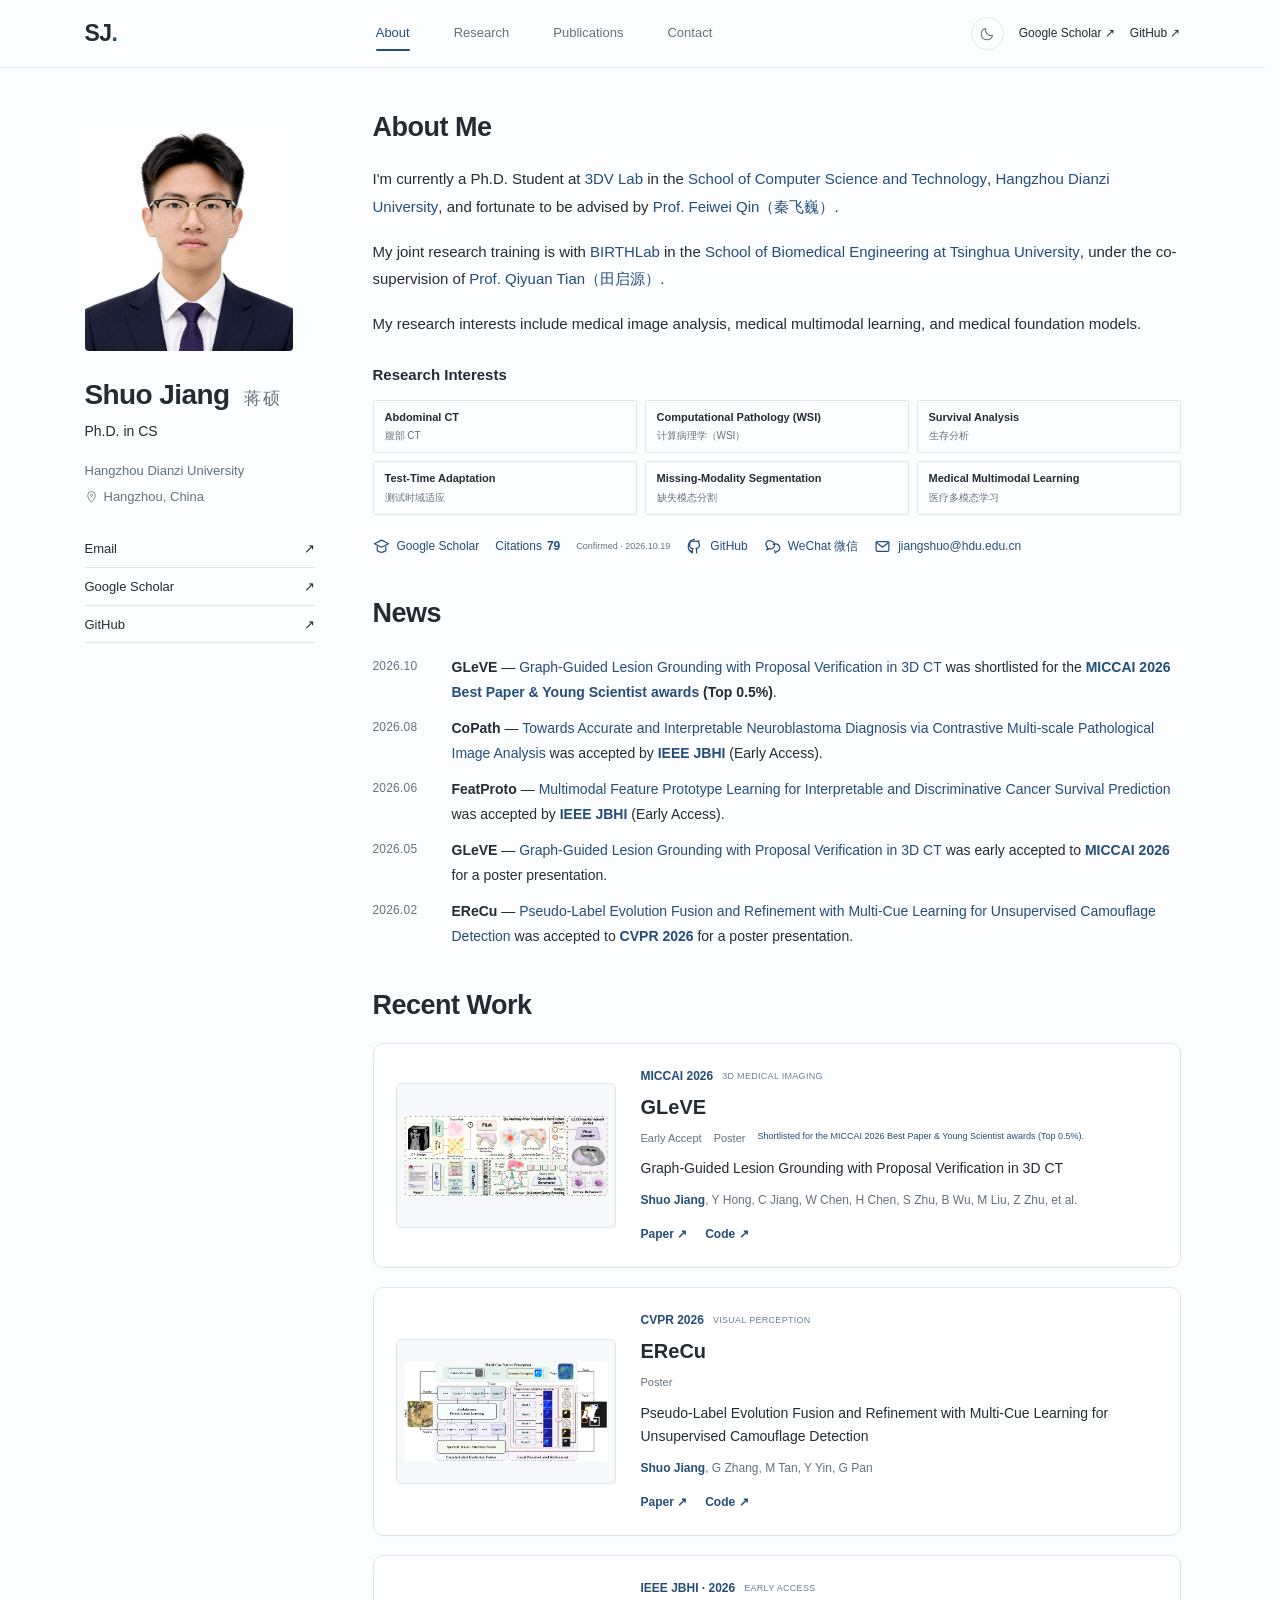
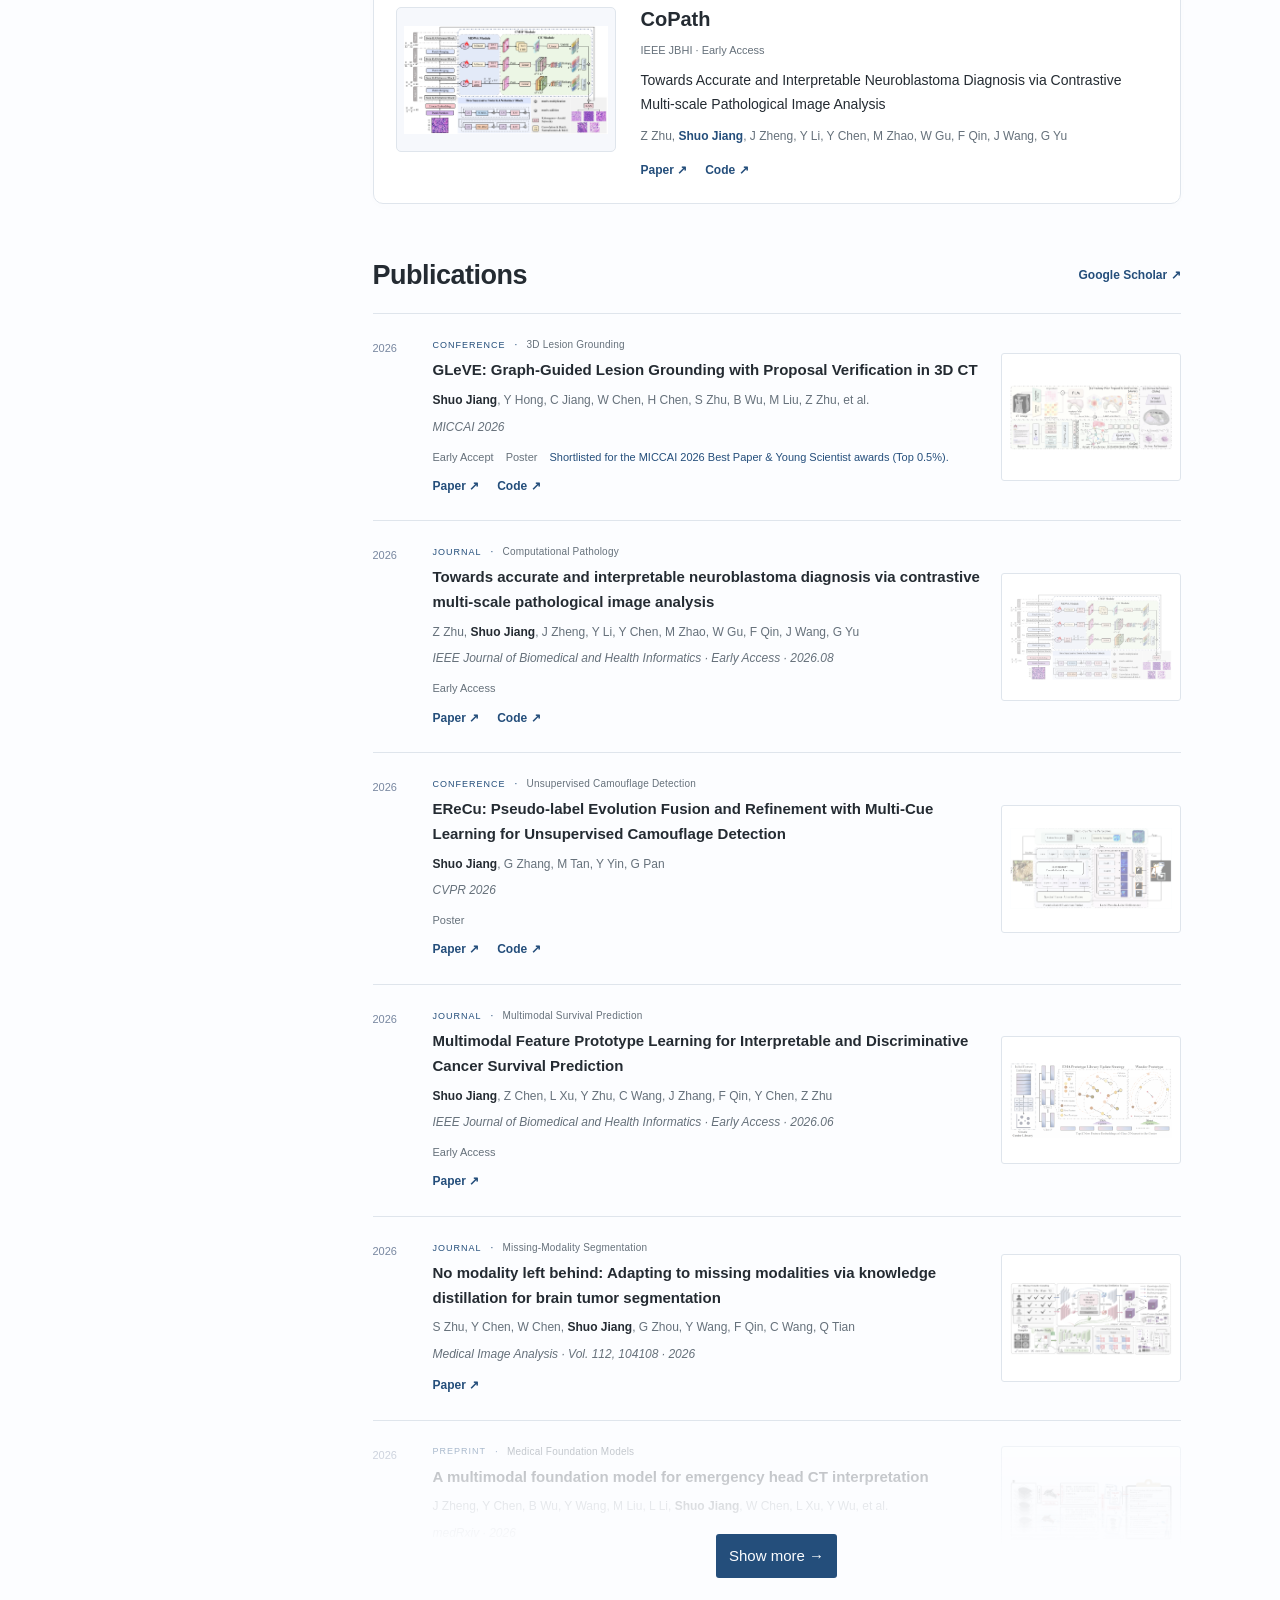
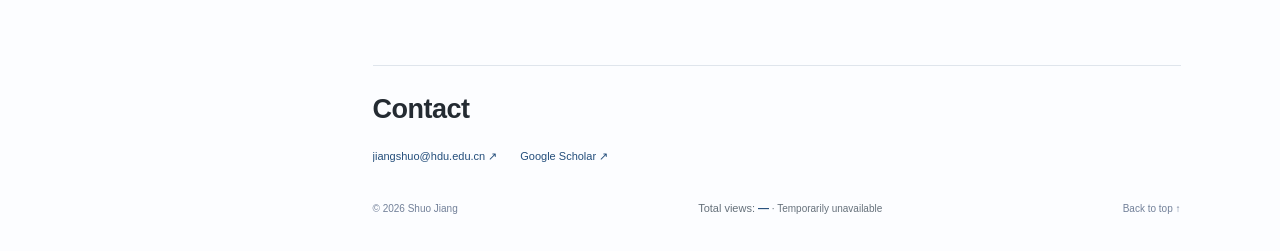
==== index.html @ ea79e5f6 "Use manually confirmed citation count and remove Scholar crawler" ====
<!doctype html>
<html lang="en" data-palette="slate"><head><meta charset="utf-8"><meta name="viewport" content="width=device-width,initial-scale=1"><meta name="description" content="Shuo Jiang — research in medical image analysis, multimodal learning and computer vision at Hangzhou Dianzi University."><meta name="theme-color" content="#315eea"><title>Shuo Jiang | 蒋硕</title><link rel="icon" href="assets/favicon.svg" type="image/svg+xml"><script>try{document.documentElement.dataset.theme=localStorage.getItem("shuo-theme")==="dark"?"dark":"light"}catch(e){}</script><link rel="stylesheet" href="style.css?v=20261020-manual-citations"><script src="script.js?v=20261020-manual-citations" defer></script><style>
.site-loader{display:none}html[data-loading] .site-loader{display:grid;position:fixed;inset:0;z-index:100;background:var(--paper,#fcfdff);color:var(--ink,#242b32);place-items:center;text-align:center;transition:opacity .2s}html[data-loading] body{overflow:hidden}html[data-loading=done] .site-loader{opacity:0;pointer-events:none}.loader-mark{font-size:28px;font-weight:650;letter-spacing:-1px;margin-bottom:20px}.loader-mark span{color:var(--accent,#244e7b)}.loader-track{height:2px;width:156px;background:var(--line,#dfe5ec);margin:auto;overflow:hidden}.loader-fill{height:100%;width:0;background:var(--accent,#244e7b);transition:width .25s}.loader-label{font-size:12px;margin:15px 0 8px;color:var(--muted,#66717b)}.loader-skip{border:0;background:none;color:var(--accent,#244e7b);font:inherit;font-size:11px;padding:10px;cursor:pointer}@media(prefers-reduced-motion:reduce){.site-loader,.loader-fill{transition:none!important}}
</style><script>
(()=>{const root=document.documentElement;root.dataset.loading='active';window.siteLoaderDeadline=setTimeout(()=>{root.removeAttribute('data-loading');document.getElementById('main')?.removeAttribute('aria-busy')},5000)})();
</script><link rel="preload" as="image" href="assets/portrait.png" fetchpriority="high"><script src="site-loader.js?v=20261020-manual-citations" defer></script></head>
<body><div class="site-loader" role="region" aria-label="Preparing homepage"><div><div class="loader-mark">SJ<span>.</span></div><div class="loader-track" role="progressbar" aria-label="Loading images" aria-valuemin="0" aria-valuemax="100" aria-valuenow="0"><div class="loader-fill"></div></div><p class="loader-label" role="status">Preparing the page…</p><button class="loader-skip" type="button">Enter now →</button></div></div><a class="skip-link" href="#main">Skip to content</a><header class="header"><div class="nav-wrap"><a class="brand" href="#about" aria-label="Shuo Jiang home">SJ<span>.</span></a><nav aria-label="Main navigation"><a class="active" href="#about">About</a><a href="#research">Research</a><a href="publications.html">Publications</a><a href="#contact">Contact</a></nav><div class="nav-actions"><button class="theme-toggle" type="button" aria-label="Switch to dark mode" title="Switch to dark mode"><svg class="moon-icon" viewBox="0 0 24 24" aria-hidden="true"><path d="M20.2 14A8.5 8.5 0 0 1 10 3.8 8.5 8.5 0 1 0 20.2 14Z"/></svg><svg class="sun-icon" viewBox="0 0 24 24" aria-hidden="true"><circle cx="12" cy="12" r="4"/><path d="M12 2v2m0 16v2M2 12h2m16 0h2M5 5l1.5 1.5m11 11L19 19M5 19l1.5-1.5m11-11L19 5"/></svg></button><a class="nav-scholar" href="https://scholar.google.com/citations?user=-YuCzI0AAAAJ&hl=en" target="_blank" rel="noopener noreferrer">Google Scholar ↗</a><a class="nav-github" href="https://github.com/JSLiam94" target="_blank" rel="noopener noreferrer">GitHub ↗</a></div></div><div class="reading-progress" aria-hidden="true"><span></span></div></header>
<div class="layout"><aside class="profile"><div class="portrait-frame"><img class="portrait" src="assets/portrait.png" alt="Portrait of Shuo Jiang" width="1122" height="1247"></div><h1>Shuo Jiang <span class="chinese-name" lang="zh-CN">蒋硕</span></h1><p class="profile-role">Ph.D. in CS</p><div class="profile-details"><p><a href="https://computer.hdu.edu.cn/main.htm" target="_blank" rel="noopener noreferrer">Hangzhou Dianzi University</a></p><p class="location"><svg viewBox="0 0 24 24" aria-hidden="true"><path d="M12 21s7-7 7-13a7 7 0 0 0-14 0c0 6 7 13 7 13Z"/><circle cx="12" cy="8" r="2"/></svg>Hangzhou, China</p></div><div class="profile-links"><a href="mailto:jiangshuo@hdu.edu.cn"><span>Email</span><span>↗</span></a><a href="https://scholar.google.com/citations?user=-YuCzI0AAAAJ&hl=en" target="_blank" rel="noopener noreferrer"><span>Google Scholar</span><span>↗</span></a><a href="https://github.com/JSLiam94" target="_blank" rel="noopener noreferrer"><span>GitHub</span><span>↗</span></a></div></aside>
<main id="main"><section id="about" class="about"><h2>About Me</h2><p class="intro">I'm currently a Ph.D. Student at <a href="https://hdu-3dv.github.io/" target="_blank" rel="noopener noreferrer">3DV Lab</a> in the <a href="https://computer.hdu.edu.cn/main.htm" target="_blank" rel="noopener noreferrer">School of Computer Science and Technology</a>, <a href="https://www.hdu.edu.cn/" target="_blank" rel="noopener noreferrer">Hangzhou Dianzi University</a>, and fortunate to be advised by <a href="https://computer.hdu.edu.cn/2021/1217/c6770a140174/page.htm" target="_blank" rel="noopener noreferrer">Prof. Feiwei Qin（秦飞巍）</a>.</p><p>My joint research training is with <a href="https://birthlab.github.io/" target="_blank" rel="noopener noreferrer">BIRTHLab</a> in the <a href="https://bme.tsinghua.edu.cn/en/" target="_blank" rel="noopener noreferrer">School of Biomedical Engineering at Tsinghua University</a>, under the co-supervision of <a href="https://www.med.tsinghua.edu.cn/info/1143/2126.htm" target="_blank" rel="noopener noreferrer">Prof. Qiyuan Tian（田启源）</a>.</p><p class="research-summary">My research interests include medical image analysis, medical multimodal learning, and medical foundation models.</p><h3 class="interests-heading">Research Interests</h3><div class="research-directions" aria-label="Research directions"><div class="direction-card"><h3>Abdominal CT</h3><p lang="zh-CN">腹部 CT</p></div><div class="direction-card"><h3>Computational Pathology (WSI)</h3><p lang="zh-CN">计算病理学（WSI）</p></div><div class="direction-card"><h3>Survival Analysis</h3><p lang="zh-CN">生存分析</p></div><div class="direction-card"><h3>Test-Time Adaptation</h3><p lang="zh-CN">测试时域适应</p></div><div class="direction-card"><h3>Missing-Modality Segmentation</h3><p lang="zh-CN">缺失模态分割</p></div><div class="direction-card"><h3>Medical Multimodal Learning</h3><p lang="zh-CN">医疗多模态学习</p></div></div><div class="social-strip" aria-label="Academic and contact links"><a href="https://scholar.google.com/citations?user=-YuCzI0AAAAJ&hl=en" target="_blank" rel="noopener noreferrer"><svg viewBox="0 0 24 24" aria-hidden="true"><path d="M2 8l10-5 10 5-10 5-10-5zm4 4v6c4 3 8 3 12 0v-6"/></svg>Google Scholar</a><a class="citation-link" data-citation-updated="2026-10-19" href="https://scholar.google.com/citations?user=-YuCzI0AAAAJ&hl=en" target="_blank" rel="noopener noreferrer" title="Total citations confirmed October 2026">Citations <span id="citation-total">79</span></a><span class="citation-updated" id="citation-updated">Confirmed · 2026.10.19</span><a href="https://github.com/JSLiam94" target="_blank" rel="noopener noreferrer"><svg viewBox="0 0 24 24" aria-hidden="true"><path d="M12 2a10 10 0 0 0-3 19v-3c-3 1-4-1-4-1m10 4v-4c0-1-.3-2-1-2 3-.4 5-2 5-5 0-1-.4-2-1-3 .3-1 .3-2 0-3-2 0-3 1-3 1a10 10 0 0 0-6 0s-1-1-3-1c-.3 1-.3 2 0 3-1 1-1 2-1 3 0 3 2 5 5 5-.7.5-1 1-1 2"/></svg>GitHub</a><button class="wechat-link" type="button"><svg viewBox="0 0 24 24" aria-hidden="true"><path d="M15 10c0 4-4 6-8 5l-3 2 1-4C0 8 4 3 9 4c3 0 6 3 6 6zm-2-1c9-3 13 8 5 10l-2 2-1-3"/></svg>WeChat 微信</button><a href="mailto:jiangshuo@hdu.edu.cn"><svg viewBox="0 0 24 24" aria-hidden="true"><rect x="3" y="5" width="18" height="14" rx="2"/><path d="M3 6l9 7 9-7"/></svg>jiangshuo@hdu.edu.cn</a></div></section>
<section class="news" aria-labelledby="updates-title"><div class="section-heading"><div><h2 id="updates-title">News</h2></div></div><div class="updates news-list">
<div class="update"><time datetime="2026-10">2026.10</time><p><strong>GLeVE</strong> — <a href="https://papers.miccai.org/miccai-2026/paper/2407_paper.pdf" target="_blank" rel="noopener noreferrer">Graph-Guided Lesion Grounding with Proposal Verification in 3D CT</a> was shortlisted for the <span>MICCAI 2026 Best Paper &amp; Young Scientist awards</span> <strong>(Top 0.5%)</strong>.</p></div>
<div class="update"><time datetime="2026-08">2026.08</time><p><strong>CoPath</strong> — <a href="https://arxiv.org/abs/2504.13754" target="_blank" rel="noopener noreferrer">Towards Accurate and Interpretable Neuroblastoma Diagnosis via Contrastive Multi-scale Pathological Image Analysis</a> was accepted by <span>IEEE JBHI</span> (Early Access).</p></div>
<div class="update"><time datetime="2026-06">2026.06</time><p><strong>FeatProto</strong> — <a href="https://ieeexplore.ieee.org/abstract/document/11595740/" target="_blank" rel="noopener noreferrer">Multimodal Feature Prototype Learning for Interpretable and Discriminative Cancer Survival Prediction</a> was accepted by <span>IEEE JBHI</span> (Early Access).</p></div>
<div class="update"><time datetime="2026-05">2026.05</time><p><strong>GLeVE</strong> — <a href="https://papers.miccai.org/miccai-2026/paper/2407_paper.pdf" target="_blank" rel="noopener noreferrer">Graph-Guided Lesion Grounding with Proposal Verification in 3D CT</a> was early accepted to <span>MICCAI 2026</span> for a poster presentation.</p></div>
<div class="update"><time datetime="2026-02">2026.02</time><p><strong>EReCu</strong> — <a href="https://openaccess.thecvf.com/content/CVPR2026/html/Jiang_EReCu_Pseudo-label_Evolution_Fusion_and_Refinement_with_Multi-Cue_Learning_for_CVPR_2026_paper.html" target="_blank" rel="noopener noreferrer">Pseudo-Label Evolution Fusion and Refinement with Multi-Cue Learning for Unsupervised Camouflage Detection</a> was accepted to <span>CVPR 2026</span> for a poster presentation.</p></div></div></section>
<section id="research"><div class="section-heading"><div><h2>Recent Work</h2></div></div><article class="project"><a class="project-figure" href="assets/gleve.png" target="_blank" aria-label="View full GLeVE framework"><img src="assets/gleve.png" alt="GLeVE framework: graph-guided lesion queries, anatomy-prior proposal verification and octree refinement" loading="lazy"></a><div class="project-body"><div class="project-meta"><span class="badge">MICCAI 2026</span><span>3D MEDICAL IMAGING</span></div><h3>GLeVE</h3><div class="pub-statuses project-honors"><span class="pub-status">Early Accept</span><span class="pub-status">Poster</span><span class="pub-status award-status">Shortlisted for the MICCAI 2026 Best Paper &amp; Young Scientist awards (Top 0.5%).</span></div><p class="project-title">Graph-Guided Lesion Grounding with Proposal Verification in 3D CT</p><p class="authors project-authors"><strong>Shuo Jiang</strong>, Y Hong, C Jiang, W Chen, H Chen, S Zhu, B Wu, M Liu, Z Zhu, et al.</p><div class="paper-links"><a href="https://papers.miccai.org/miccai-2026/paper/2407_paper.pdf" target="_blank" rel="noopener noreferrer">Paper ↗</a><a href="https://github.com/JSLiam94/GLeVE" target="_blank" rel="noopener noreferrer">Code ↗</a></div></div></article>
<article class="project"><a class="project-figure" href="assets/erecu.png" target="_blank" aria-label="View full EReCu framework"><img src="assets/erecu.png" alt="EReCu architecture for pseudo-label evolution and multi-cue camouflage detection" loading="lazy"></a><div class="project-body"><div class="project-meta"><span class="badge">CVPR 2026</span><span>VISUAL PERCEPTION</span></div><h3>EReCu</h3><div class="pub-statuses project-honors"><span class="pub-status">Poster</span></div><p class="project-title">Pseudo-Label Evolution Fusion and Refinement with Multi-Cue Learning for Unsupervised Camouflage Detection</p><p class="authors project-authors"><strong>Shuo Jiang</strong>, G Zhang, M Tan, Y Yin, G Pan</p><div class="paper-links"><a href="https://openaccess.thecvf.com/content/CVPR2026/html/Jiang_EReCu_Pseudo-label_Evolution_Fusion_and_Refinement_with_Multi-Cue_Learning_for_CVPR_2026_paper.html" target="_blank" rel="noopener noreferrer">Paper ↗</a><a href="https://github.com/JSLiam94/EReCu" target="_blank" rel="noopener noreferrer">Code ↗</a></div></div></article>
<article class="project"><a class="project-figure" href="assets/copath.png" target="_blank" aria-label="View full CoPath framework"><img src="assets/copath.png" alt="CoPath framework featuring multi-scale Swin KANsformer features and the CMIF module for pathological image analysis" loading="lazy"></a><div class="project-body"><div class="project-meta"><span class="badge">IEEE JBHI · 2026</span><span>EARLY ACCESS</span></div><h3>CoPath</h3><div class="pub-statuses project-honors"><span class="pub-status">IEEE JBHI · Early Access</span></div><p class="project-title">Towards Accurate and Interpretable Neuroblastoma Diagnosis via Contrastive Multi-scale Pathological Image Analysis</p><p class="authors project-authors">Z Zhu, <strong>Shuo Jiang</strong>, J Zheng, Y Li, Y Chen, M Zhao, W Gu, F Qin, J Wang, G Yu</p><div class="paper-links"><a href="https://arxiv.org/abs/2504.13754" target="_blank" rel="noopener noreferrer">Paper ↗</a><a href="https://github.com/JSLiam94/CoPath" target="_blank" rel="noopener noreferrer">Code ↗</a></div></div></article></section>
<section id="publications" class="publication-preview"><div class="section-heading"><div><h2>Publications</h2></div><a class="text-link" href="https://scholar.google.com/citations?user=-YuCzI0AAAAJ&hl=en" target="_blank" rel="noopener noreferrer">Google Scholar ↗</a></div><div class="home-publication-list"><article class="publication" data-type="Conference" data-selected="true"><div class="pub-year">2026</div><div class="pub-body"><div class="pub-meta"><span class="pub-kind">Conference</span><span class="pub-domain">3D Lesion Grounding</span></div><h3><a href="https://papers.miccai.org/miccai-2026/paper/2407_paper.pdf" target="_blank" rel="noopener noreferrer">GLeVE: Graph-Guided Lesion Grounding with Proposal Verification in 3D CT</a></h3><p class="authors"><strong>Shuo Jiang</strong>, Y Hong, C Jiang, W Chen, H Chen, S Zhu, B Wu, M Liu, Z Zhu, et al.</p><p class="venue">MICCAI 2026</p><div class="pub-statuses"><span class="pub-status">Early Accept</span><span class="pub-status">Poster</span><span class="pub-status award-status">Shortlisted for the MICCAI 2026 Best Paper &amp; Young Scientist awards (Top 0.5%).</span></div><div class="paper-links"><a href="https://papers.miccai.org/miccai-2026/paper/2407_paper.pdf" target="_blank" rel="noopener noreferrer">Paper <span aria-hidden="true">↗</span></a><a href="https://github.com/JSLiam94/GLeVE" target="_blank" rel="noopener noreferrer">Code <span aria-hidden="true">↗</span></a></div></div><a class="pub-figure" href="assets/gleve.png" target="_blank" aria-label="View research figure for GLeVE: Graph-Guided Lesion Grounding with Proposal Verification in 3D CT"><img src="assets/gleve.png" alt="Research overview for GLeVE: Graph-Guided Lesion Grounding with Proposal Verification in 3D CT" loading="lazy"></a></article>
<article class="publication" data-type="Journal" data-selected="true"><div class="pub-year">2026</div><div class="pub-body"><div class="pub-meta"><span class="pub-kind">Journal</span><span class="pub-domain">Computational Pathology</span></div><h3><a href="https://arxiv.org/abs/2504.13754" target="_blank" rel="noopener noreferrer">Towards accurate and interpretable neuroblastoma diagnosis via contrastive multi-scale pathological image analysis</a></h3><p class="authors">Z Zhu, <strong>Shuo Jiang</strong>, J Zheng, Y Li, Y Chen, M Zhao, W Gu, F Qin, J Wang, G Yu</p><p class="venue">IEEE Journal of Biomedical and Health Informatics · Early Access · 2026.08</p><div class="pub-statuses"><span class="pub-status">Early Access</span></div><div class="paper-links"><a href="https://arxiv.org/abs/2504.13754" target="_blank" rel="noopener noreferrer">Paper <span aria-hidden="true">↗</span></a><a href="https://github.com/JSLiam94/CoPath" target="_blank" rel="noopener noreferrer">Code <span aria-hidden="true">↗</span></a></div></div><a class="pub-figure" href="assets/copath.png" target="_blank" aria-label="View research figure for Towards accurate and interpretable neuroblastoma diagnosis via contrastive multi-scale pathological image analysis"><img src="assets/copath.png" alt="Research overview for Towards accurate and interpretable neuroblastoma diagnosis via contrastive multi-scale pathological image analysis" loading="lazy"></a></article>
<article class="publication" data-type="Conference" data-selected="true"><div class="pub-year">2026</div><div class="pub-body"><div class="pub-meta"><span class="pub-kind">Conference</span><span class="pub-domain">Unsupervised Camouflage Detection</span></div><h3><a href="https://openaccess.thecvf.com/content/CVPR2026/html/Jiang_EReCu_Pseudo-label_Evolution_Fusion_and_Refinement_with_Multi-Cue_Learning_for_CVPR_2026_paper.html" target="_blank" rel="noopener noreferrer">EReCu: Pseudo-label Evolution Fusion and Refinement with Multi-Cue Learning for Unsupervised Camouflage Detection</a></h3><p class="authors"><strong>Shuo Jiang</strong>, G Zhang, M Tan, Y Yin, G Pan</p><p class="venue">CVPR 2026</p><div class="pub-statuses"><span class="pub-status">Poster</span></div><div class="paper-links"><a href="https://openaccess.thecvf.com/content/CVPR2026/html/Jiang_EReCu_Pseudo-label_Evolution_Fusion_and_Refinement_with_Multi-Cue_Learning_for_CVPR_2026_paper.html" target="_blank" rel="noopener noreferrer">Paper <span aria-hidden="true">↗</span></a><a href="https://github.com/JSLiam94/EReCu" target="_blank" rel="noopener noreferrer">Code <span aria-hidden="true">↗</span></a></div></div><a class="pub-figure" href="assets/erecu.png" target="_blank" aria-label="View research figure for EReCu: Pseudo-label Evolution Fusion and Refinement with Multi-Cue Learning for Unsupervised Camouflage Detection"><img src="assets/erecu.png" alt="Research overview for EReCu: Pseudo-label Evolution Fusion and Refinement with Multi-Cue Learning for Unsupervised Camouflage Detection" loading="lazy"></a></article>
<article class="publication" data-type="Journal" data-selected="true"><div class="pub-year">2026</div><div class="pub-body"><div class="pub-meta"><span class="pub-kind">Journal</span><span class="pub-domain">Multimodal Survival Prediction</span></div><h3><a href="https://ieeexplore.ieee.org/abstract/document/11595740/" target="_blank" rel="noopener noreferrer">Multimodal Feature Prototype Learning for Interpretable and Discriminative Cancer Survival Prediction</a></h3><p class="authors"><strong>Shuo Jiang</strong>, Z Chen, L Xu, Y Zhu, C Wang, J Zhang, F Qin, Y Chen, Z Zhu</p><p class="venue">IEEE Journal of Biomedical and Health Informatics · Early Access · 2026.06</p><div class="pub-statuses"><span class="pub-status">Early Access</span></div><div class="paper-links"><a href="https://ieeexplore.ieee.org/abstract/document/11595740/" target="_blank" rel="noopener noreferrer">Paper <span aria-hidden="true">↗</span></a></div></div><a class="pub-figure" href="assets/featproto.png" target="_blank" aria-label="View research figure for Multimodal Feature Prototype Learning for Interpretable and Discriminative Cancer Survival Prediction"><img src="assets/featproto.png" alt="Research overview for Multimodal Feature Prototype Learning for Interpretable and Discriminative Cancer Survival Prediction" loading="lazy"></a></article>
<article class="publication" data-type="Journal" data-selected="true"><div class="pub-year">2026</div><div class="pub-body"><div class="pub-meta"><span class="pub-kind">Journal</span><span class="pub-domain">Missing-Modality Segmentation</span></div><h3><a href="https://scholar.google.com/citations?view_op=view_citation&amp;hl=en&amp;oe=ASCII&amp;user=-YuCzI0AAAAJ&amp;citation_for_view=-YuCzI0AAAAJ:2osOgNQ5qMEC" target="_blank" rel="noopener noreferrer">No modality left behind: Adapting to missing modalities via knowledge distillation for brain tumor segmentation</a></h3><p class="authors">S Zhu, Y Chen, W Chen, <strong>Shuo Jiang</strong>, G Zhou, Y Wang, F Qin, C Wang, Q Tian</p><p class="venue">Medical Image Analysis · Vol. 112, 104108 · 2026</p><div class="pub-statuses"></div><div class="paper-links"><a href="https://scholar.google.com/citations?view_op=view_citation&amp;hl=en&amp;oe=ASCII&amp;user=-YuCzI0AAAAJ&amp;citation_for_view=-YuCzI0AAAAJ:2osOgNQ5qMEC" target="_blank" rel="noopener noreferrer">Paper <span aria-hidden="true">↗</span></a></div></div><a class="pub-figure" href="assets/nomodality.png" target="_blank" aria-label="View research figure for No modality left behind: Adapting to missing modalities via knowledge distillation for brain tumor segmentation"><img src="assets/nomodality.png" alt="Research overview for No modality left behind: Adapting to missing modalities via knowledge distillation for brain tumor segmentation" loading="lazy"></a></article></div><div class="publication-teaser" aria-hidden="true" inert><article class="publication" data-type="Preprint" data-selected="false"><div class="pub-year">2026</div><div class="pub-body"><div class="pub-meta"><span class="pub-kind">Preprint</span><span class="pub-domain">Medical Foundation Models</span></div><h3><a href="https://scholar.google.com/citations?view_op=view_citation&amp;hl=en&amp;oe=ASCII&amp;user=-YuCzI0AAAAJ&amp;citation_for_view=-YuCzI0AAAAJ:Y0pCki6q_DkC" target="_blank" rel="noopener noreferrer">A multimodal foundation model for emergency head CT interpretation</a></h3><p class="authors">J Zheng, Y Chen, B Wu, Y Wang, M Liu, L Li, <strong>Shuo Jiang</strong>, W Chen, L Xu, Y Wu, et al.</p><p class="venue">medRxiv · 2026</p><div class="pub-statuses"></div><div class="paper-links"><a href="https://scholar.google.com/citations?view_op=view_citation&amp;hl=en&amp;oe=ASCII&amp;user=-YuCzI0AAAAJ&amp;citation_for_view=-YuCzI0AAAAJ:Y0pCki6q_DkC" target="_blank" rel="noopener noreferrer">Paper <span aria-hidden="true">↗</span></a></div></div><a class="pub-figure" href="assets/emergency-ct.png" target="_blank" aria-label="View research figure for A multimodal foundation model for emergency head CT interpretation"><img src="assets/emergency-ct.png" alt="Research overview for A multimodal foundation model for emergency head CT interpretation" loading="lazy"></a></article></div><div class="home-more"><a class="primary-link" href="publications.html">Show more →</a></div></section>
<section id="contact" class="contact"><h2>Contact</h2><div class="contact-links"><a class="primary-link" href="mailto:jiangshuo@hdu.edu.cn">jiangshuo@hdu.edu.cn ↗</a><a href="https://scholar.google.com/citations?user=-YuCzI0AAAAJ&hl=en" target="_blank" rel="noopener noreferrer">Google Scholar ↗</a></div></section><footer><span>© 2026 Shuo Jiang</span><span class="site-views" title="Total page views across this site, including repeat visits"><span id="busuanzi_container_site_pv">Total views: <span id="busuanzi_value_site_pv">—</span></span><span class="views-status" aria-live="polite"></span></span><a href="#about">Back to top ↑</a></footer></main></div><dialog class="figure-viewer" id="figure-viewer" aria-labelledby="figure-title"><div class="figure-viewer-bar"><h2 id="figure-title">Research framework</h2><button type="button" class="figure-close" aria-label="Close figure preview"><svg class="close-icon" viewBox="0 0 24 24" aria-hidden="true"><path d="M6 6l12 12M18 6L6 18"/></svg></button></div><img alt=""><p>Press Esc to close</p></dialog><dialog id="wechat-viewer" class="figure-viewer wechat-viewer" aria-labelledby="wechat-title"><div class="figure-viewer-bar"><h2 id="wechat-title">WeChat 微信</h2><button class="wechat-close" type="button" aria-label="Close WeChat QR code"><svg class="close-icon" viewBox="0 0 24 24" aria-hidden="true"><path d="M6 6l12 12M18 6L6 18"/></svg></button></div><img data-src="assets/wechat.jpg" alt="Liam.T WeChat contact QR code"><p>扫码添加微信 · Press Esc to close</p></dialog></body></html>
---- style.css ----
:root{--paper:#f7f9fc;--white:#fff;--ink:#17243a;--muted:#637087;--accent:#315eea;--line:#dee5f0;--soft:#edf2ff;--serif:-apple-system,BlinkMacSystemFont,'Segoe UI',Arial,sans-serif}*{box-sizing:border-box}html{scroll-behavior:smooth;scroll-padding-top:110px}body{margin:0;background:var(--paper);color:var(--ink);font:15px/1.75 -apple-system,BlinkMacSystemFont,'Segoe UI',Arial,sans-serif}a{color:inherit;text-decoration:none}a:hover{color:var(--accent)}a:focus-visible,button:focus-visible{outline:3px solid #315eea;outline-offset:5px;border-radius:3px}img{max-width:100%;display:block}button{font:inherit}strong{font-weight:600}::selection{background:#dce6ff}.header{height:82px;border-bottom:1px solid var(--line);background:rgba(247,249,252,.96);position:sticky;top:0;z-index:10;backdrop-filter:blur(15px)}.nav-wrap{max-width:1160px;margin:auto;height:100%;display:flex;align-items:center;justify-content:space-between;padding:0 32px}.brand{font-family:var(--serif);font-size:31px;font-weight:bold;letter-spacing:-2px}.brand span{color:var(--accent)}nav{display:flex;gap:34px}nav a{font-size:13px;color:var(--muted);padding:8px 0;position:relative}nav a.active{color:var(--accent)}nav a.active:after{content:'';position:absolute;height:2px;background:var(--accent);bottom:1px;left:0;right:0}.nav-github{font-size:12px}.layout{max-width:1160px;margin:auto;display:grid;grid-template-columns:230px minmax(0,1fr);gap:70px;padding:60px 32px 0}.profile{align-self:start;position:sticky;top:124px}.portrait-frame{width:208px;padding:7px;border:1px solid #d9e2f3;background:#fff;border-radius:5px;transform:none;box-shadow:0 6px 20px #17243a08;margin:0 0 27px 3px}.portrait{width:100%;height:227px;object-fit:cover;object-position:center 31%;border-radius:2px}.profile h1{font:600 31px/1.2 var(--serif);letter-spacing:-.7px;margin:0 0 8px}.chinese-name{font:400 17px/1.5 'PingFang SC','Microsoft YaHei',sans-serif;letter-spacing:2px;color:var(--muted);margin-left:7px}.profile-role{font-size:13px;color:var(--accent);margin:0 0 17px;line-height:1.65}.profile-details{font-size:12px;color:var(--muted)}.profile-details p{margin:4px 0}.location{display:flex;align-items:center;gap:6px}.location svg{width:13px;height:13px;stroke:currentColor;fill:none;stroke-width:1.5}.profile-links{margin-top:23px;display:grid;gap:2px}.profile-links a{display:flex;justify-content:space-between;padding:6px 0;font-size:13px;border-bottom:1px solid var(--line)}.sidebar-note{border-left:2px solid #b4c7ff;padding-left:15px;margin-top:32px}.small-label{font-size:10px;font-weight:600;letter-spacing:1.65px;color:var(--accent)}.sidebar-note p{font:italic 16px/1.7 var(--serif);color:#67758c;margin:9px 0}main{min-width:0}section{scroll-margin-top:25px}.eyebrow{display:flex;align-items:center;gap:8px;font-size:10px;letter-spacing:1.8px;font-weight:600;color:var(--accent)}.eyebrow>span{width:6px;height:6px;background:var(--accent);border-radius:50%}.about h2{font:400 46px/1.14 var(--serif);letter-spacing:-1.7px;margin:21px 0 26px}.about h2 em{font-weight:600;font-style:normal;color:var(--accent)}.about p{color:#53627b;margin:0 0 17px;font-size:14px;line-height:1.95}.about p.intro{color:var(--ink);font-size:15px}.about p a{color:var(--accent);text-decoration:underline;text-decoration-color:#b9cafa;text-underline-offset:4px}.tags{display:flex;flex-wrap:wrap;gap:7px;margin:22px 0}.tags span{font-size:10px;padding:4px 10px;border:1px solid #dbe4fb;border-radius:3px;color:#3f5c9c;background:#edf2ff}.text-link{font-size:12px;color:var(--accent);font-weight:600}.text-link span{margin-left:12px}.updates{margin:36px 0 51px;padding:21px 24px 18px;background:#ffffff;border:1px solid #dce5f7;border-radius:5px}.updates h2{font:600 16px/1.4 var(--serif);margin:0 0 13px}.update{display:grid;grid-template-columns:68px 1fr;gap:13px;margin:10px 0;font-size:12px;line-height:1.65}.update time{font-size:10px;color:#6c7d99;padding-top:2px}.update p{margin:0;color:#52627c}.update p span{color:var(--accent);font-weight:600}.section-heading{display:flex;align-items:end;justify-content:space-between;gap:18px;margin-bottom:24px}.section-heading h2{font:400 30px/1.2 var(--serif);letter-spacing:-.6px;margin:7px 0 0}.section-caption{font-size:11px;color:var(--muted);padding-bottom:3px}.project{display:grid;grid-template-columns:220px 1fr;gap:25px;margin-bottom:19px;padding:22px;border:1px solid var(--line);border-radius:5px;background:var(--white);transition:border-color .2s,box-shadow .2s}.project:hover{border-color:#9bb4f8;box-shadow:0 5px 20px #17243a05}.project-figure{background:#f6f8fc;display:flex;align-items:center;justify-content:center;padding:8px;border:1px solid #edf1f8;border-radius:3px;min-height:145px;align-self:center}.project-figure img{width:100%;height:auto;max-height:180px;object-fit:contain;transition:transform .2s}.project-figure:hover img{transform:scale(1.035)}.project-meta{display:flex;align-items:center;gap:9px;flex-wrap:wrap;font-size:8px;letter-spacing:.9px;color:#6b7d9b}.badge{background:#eaf0ff;color:#315eea;padding:3px 6px;border-radius:3px;font-weight:700;letter-spacing:.4px;font-size:9px}.project h3{font:600 26px/1.2 var(--serif);letter-spacing:-.5px;margin:10px 0 7px}.project-title{font-size:12px;line-height:1.6;margin:0 0 9px;font-weight:500}.project-desc{font-size:11px;line-height:1.8;color:var(--muted);margin:0 0 12px}.paper-links{display:flex;gap:18px;color:var(--accent);font-size:11px;font-weight:600;line-height:1.8}.paper-links a:hover{text-decoration:underline;text-underline-offset:4px}.project-compact{display:flex;align-items:center;gap:18px;padding:22px 0 24px;border-bottom:1px solid var(--line);margin-bottom:54px}.compact-icon{border:1px solid #dae4fc;background:#eaf0ff;color:#315eea;width:42px;height:42px;flex:none;text-align:center;line-height:40px;font-size:23px;border-radius:5px}.project-compact h3{font:600 20px/1.4 var(--serif);margin:3px 0}.project-compact p{margin:0;color:var(--muted);font-size:12px}.compact-link{font-size:11px;white-space:nowrap;margin-left:auto;color:var(--accent)}.publication-toolbar{display:flex;align-items:center;justify-content:space-between;gap:10px;border-bottom:1px solid var(--line);padding-bottom:17px}.filters{display:flex;gap:5px;flex-wrap:wrap}.filters button{border:0;background:transparent;color:var(--muted);cursor:pointer;padding:5px 9px;font-size:11px;border-radius:3px}.filters button.selected{background:var(--ink);color:white}.filters button:hover:not(.selected){background:var(--soft)}#publication-count{font-size:10px;white-space:nowrap;color:var(--muted)}.publication{display:grid;grid-template-columns:42px 1fr;gap:15px;padding:23px 0;border-bottom:1px solid var(--line)}.publication[hidden]{display:none}.pub-year{font-size:11px;color:#7887a0;padding-top:2px}.pub-kind{font-size:9px;letter-spacing:1px;text-transform:uppercase;color:var(--accent)}.publication h3{font-size:14px;line-height:1.6;font-weight:600;margin:5px 0 7px}.authors{font-size:11px;color:var(--muted);margin:0 0 5px;line-height:1.8}.authors strong{color:var(--ink);text-decoration:underline;text-decoration-color:#bacbfa;text-underline-offset:3px}.venue{font-size:11px;font-style:italic;color:#626f88;margin:0 0 10px}.publication-note{font-size:10px;color:#77849b;margin-top:17px}.contact{margin-top:54px;padding:30px 32px;background:#172b53;border:1px solid #172b53;border-radius:5px;position:relative;overflow:hidden}.contact:after{content:'↗';position:absolute;right:27px;top:25px;font:70px var(--serif);color:#344d7f;pointer-events:none}.contact h2{font:400 34px/1.2 var(--serif);margin:10px 0 13px;letter-spacing:-.8px}.contact p{font-size:13px;line-height:1.9;color:var(--muted);max-width:490px}.contact-links{display:flex;align-items:center;gap:23px;font-size:11px;margin-top:23px;flex-wrap:wrap}.primary-link{background:var(--ink);color:white;border-radius:3px;padding:9px 13px}.primary-link:hover{background:var(--accent);color:white}footer{display:flex;justify-content:space-between;color:#728099;font-size:10px;padding:33px 0}.skip-link{position:fixed;top:-80px;left:20px;z-index:20;background:white;padding:10px}.skip-link:focus{top:10px}@media(min-width:1400px){.layout{gap:85px;grid-template-columns:240px minmax(0,1fr);max-width:1200px}.nav-wrap{max-width:1200px}}@media(max-width:1050px){.layout{gap:40px;grid-template-columns:205px minmax(0,1fr)}.portrait-frame{width:190px}.portrait{height:209px}.project{grid-template-columns:1fr;gap:16px}.project-figure{min-height:0;height:170px}.project-figure img{height:100%;width:auto;max-width:100%}.section-caption{display:none}.about h2{font-size:41px}.project-body{padding:0 2px}.project-desc{font-size:12px}.project-title{font-size:13px}}@media(max-width:720px){html{scroll-padding-top:86px}.header{height:65px}.nav-wrap{padding:0 20px}.brand{font-size:27px}nav{gap:17px}nav a{font-size:11px}.nav-github{display:none}.layout{display:block;padding:30px 22px 0}.profile{position:static;display:grid;grid-template-columns:110px minmax(0,1fr);column-gap:24px;margin-bottom:36px}.portrait-frame{width:110px;grid-column:1;grid-row:1/5;padding:4px;margin:3px 0 0;align-self:start}.portrait{height:129px}.profile h1{font-size:27px;grid-column:2;margin:3px 0 4px}.chinese-name{font-size:14px;margin-left:6px}.profile-role{grid-column:2;font-size:11px;margin:0 0 6px}.profile-details{grid-column:2;font-size:11px}.profile-links{grid-column:1/-1;display:flex;gap:22px;margin-top:19px}.profile-links a{font-size:11px;gap:12px}.sidebar-note{display:none}.about h2{font-size:39px;letter-spacing:-1.2px;margin:16px 0 21px}.about p,.about p.intro{font-size:14px}.eyebrow{font-size:9px;letter-spacing:1.5px}.updates{margin:27px 0 38px;padding:19px}.section-heading{align-items:center}.section-heading h2{font-size:27px}.section-heading>.text-link{font-size:10px}.project{padding:18px}.project-figure{height:160px}.project-compact{gap:13px;margin-bottom:38px}.compact-link{display:none}.project-compact p{font-size:11px}.publication-toolbar{display:block}.filters{gap:4px}.filters button{font-size:10px;padding:6px 9px}#publication-count{display:block;margin-top:9px}.publication{grid-template-columns:31px minmax(0,1fr);gap:12px}.publication h3{font-size:13px}.contact{margin-top:36px;padding:24px}.contact:after{font-size:52px;right:17px}.contact h2{font-size:30px}.contact-links{gap:16px}.update{grid-template-columns:61px 1fr;gap:7px}.update p{font-size:11px}}@media(prefers-reduced-motion:reduce){html{scroll-behavior:auto}*{transition:none!important}}@media print{.header,.filters,.sidebar-note,.nav-github{display:none}.layout{padding:0;gap:30px;grid-template-columns:180px 1fr}.profile{position:static}.portrait-frame{width:150px}.portrait{height:166px}.project,.publication{break-inside:avoid}.publication[hidden]{display:grid}.contact{break-inside:avoid}body{background:#fff}}

/* Cobalt / graphite visual identity */
.header{border-top:3px solid var(--accent)}
.brand{font-weight:750;letter-spacing:-1.5px}
.portrait-frame{border-radius:12px;padding:6px;box-shadow:0 10px 30px #17243a0a}
.portrait{border-radius:7px}
.profile h1{font-weight:700;letter-spacing:-1px}
.about h2{font-weight:650;letter-spacing:-1.9px}
.sidebar-note p{font-style:normal;font-size:13px;line-height:1.9}
.updates{border-left:3px solid var(--accent);border-radius:0 8px 8px 0}
.updates h2{font-weight:650}
.section-heading h2{font-weight:650;letter-spacing:-.9px}
.project{border-radius:10px}
.project h3{font-weight:700}
.tags span,.badge{border-radius:5px}
.filters button.selected{background:var(--accent)}
.contact{border-radius:12px;color:#fff}
.contact .small-label{color:#adc4ff}
.contact h2{font-weight:650}
.contact p{color:#d4dff2}
.contact-links>a{color:#e0e9ff}
.contact-links .primary-link{background:#426cf2;color:#fff}
.contact-links .primary-link:hover{background:#5780ff}
.contact-links>a:hover{color:#fff}
@media(max-width:720px){.about h2{font-size:36px;letter-spacing:-1.4px}.profile h1{font-size:26px}.contact{border-radius:10px}}
@media print{.contact{background:#fff;color:var(--ink);border-color:var(--line)}.contact p,.contact .small-label,.contact-links>a{color:var(--ink)}}

#research{margin-bottom:54px}.profile-details a:hover{color:var(--accent)}@media(max-width:720px){#research{margin-bottom:38px}}

/* Motion and polish inspired by PRISM, implemented without dependencies. */
:root{--surface:#fff;--accent-soft:#edf2ff;--easing:cubic-bezier(.22,1,.36,1)}
html{scrollbar-gutter:stable}
body{background:radial-gradient(ellipse at 87% 8%,#d9e5ff66 0,transparent 32%),radial-gradient(ellipse at 8% 30%,#e9e4ff44 0,transparent 27%),var(--paper)}
a,button{transition:color .2s,background-color .2s,border-color .2s,box-shadow .2s,transform .25s var(--easing)}
.header{border-top:0;transition:background-color .3s,box-shadow .3s,border-color .3s}
.header.is-scrolled{box-shadow:0 4px 24px #17243a09}
.nav-actions{display:flex;align-items:center;gap:20px}
nav{gap:22px}nav a{padding:7px 11px;border-radius:6px}
nav a:hover,nav a.active{background:var(--accent-soft)}
nav a.active:after{left:11px;right:11px;bottom:1px;border-radius:2px}
.theme-toggle{display:grid;place-items:center;width:33px;height:33px;border:1px solid var(--line);border-radius:50%;background:var(--surface);color:var(--muted);cursor:pointer}
.theme-toggle:hover{color:var(--accent);border-color:var(--accent);transform:rotate(-12deg)}
.theme-toggle svg{width:16px;height:16px;fill:none;stroke:currentColor;stroke-width:1.6;stroke-linecap:round;stroke-linejoin:round}
.sun-icon{display:none}.reading-progress{position:absolute;bottom:-1px;height:2px;left:0;right:0;background:transparent;pointer-events:none}
.reading-progress span{display:block;width:100%;height:100%;background:linear-gradient(90deg,#315eea,#9180f7);transform:scaleX(0);transform-origin:left}
.portrait-frame{box-shadow:0 9px 30px #17243a0a,0 0 0 5px #ffffff55;transition:box-shadow .3s,transform .4s var(--easing)}
.about h2 em{background:linear-gradient(105deg,#315eea,#7161cb);background-clip:text;-webkit-background-clip:text;color:transparent}
.tags span{transition:background-color .25s,border-color .25s,transform .25s var(--easing)}
.updates{background:linear-gradient(130deg,var(--surface),#f4f7ff);padding:23px 25px;border:1px solid var(--line);border-left:3px solid var(--accent);border-radius:9px}
.update{position:relative;grid-template-columns:66px 1fr;gap:15px;padding:3px 0 3px 12px;margin:9px 0}
.update:before{content:'';position:absolute;left:0;top:11px;width:4px;height:4px;border-radius:50%;background:#9eb5e9}
.update:first-of-type:before{background:var(--accent);box-shadow:0 0 0 3px var(--accent-soft)}
.update:first-of-type time{color:var(--accent);font-weight:650}
.update time{font-variant-numeric:tabular-nums;letter-spacing:.2px}
.project{background:var(--surface);box-shadow:0 3px 14px #17243a03;transition:transform .35s var(--easing),box-shadow .35s,border-color .35s}
.project-figure{background:#f6f8fc;overflow:hidden}
.project h3{letter-spacing:-.8px}
.section-heading h2{position:relative}
.pub-kind{display:inline-block;background:var(--accent-soft);padding:2px 7px;border-radius:4px;font-size:8px;line-height:1.6}
.publication{border-radius:6px;transition:background-color .25s,box-shadow .25s}
.filters button{transition:background-color .2s,box-shadow .2s,transform .25s var(--easing)}
.filters button.selected{box-shadow:0 3px 10px #315eea25}
.contact{background:linear-gradient(125deg,#172b53,#223864 60%,#35385e);box-shadow:0 15px 35px #172b5312}
.contact:after{transition:transform .4s var(--easing)}
.figure-viewer{padding:18px;max-width:min(1120px,94vw);width:fit-content;border:1px solid var(--line);border-radius:12px;background:var(--surface);color:var(--ink);box-shadow:0 24px 100px #0004}
.figure-viewer::backdrop{background:#101a30bb;backdrop-filter:blur(7px)}
.figure-viewer-bar{display:flex;align-items:center;justify-content:space-between;gap:25px;margin-bottom:14px}
.figure-viewer h2{font-size:15px;margin:0;letter-spacing:-.2px}
.figure-close{border:1px solid var(--line);border-radius:6px;background:var(--accent-soft);color:var(--ink);font-size:11px;padding:5px 10px;cursor:pointer;white-space:nowrap}
.figure-close span{font-size:16px;margin-left:6px}.figure-viewer img{max-height:75vh;max-width:100%;object-fit:contain;background:white;border-radius:4px}
.figure-viewer>p{margin:10px 0 0;font-size:10px;text-align:center;color:var(--muted)}
.figure-viewer[open]{animation:figure-enter .25s var(--easing)}
body.figure-open{overflow:hidden}
@keyframes content-enter{from{opacity:0;transform:translateY(18px)}to{opacity:1;transform:translateY(0)}}
@keyframes filter-enter{from{opacity:.25;transform:translateY(7px)}to{opacity:1;transform:translateY(0)}}
@keyframes figure-enter{from{opacity:0;transform:translateY(12px) scale(.98)}to{opacity:1;transform:translateY(0) scale(1)}}
.reveal-enter{animation:content-enter .65s var(--easing) both;animation-delay:var(--reveal-delay,0ms)}
.filter-enter{animation:filter-enter .3s var(--easing) both}
@media(hover:hover) and (pointer:fine){.portrait-frame:hover{transform:translateY(-3px);box-shadow:0 14px 35px #315eea14,0 0 0 5px #e4ebff66}.project:hover{transform:translateY(-4px);box-shadow:0 12px 30px #315eea0e;border-color:#b5c6f2}.publication:hover{background:#edf2ff66;padding-left:0}.tags span:hover{background:#e0e9ff;border-color:#becffa;transform:translateY(-2px)}.primary-link:hover{transform:translateY(-2px)}.contact:hover:after{transform:translate(3px,-3px)}}
:root[data-theme="dark"]{color-scheme:dark;--paper:#101725;--surface:#182234;--ink:#e4eaf6;--muted:#a3b0c6;--accent:#96b1ff;--accent-soft:#233554;--line:#2b3850;--soft:#233554}
[data-theme="dark"] body{background:radial-gradient(ellipse at 85% 0%,#26365266 0,transparent 38%),var(--paper)}
[data-theme="dark"] .header{background:#101725e8}[data-theme="dark"] .header.is-scrolled{box-shadow:0 5px 25px #0002}
[data-theme="dark"] .sun-icon{display:block}[data-theme="dark"] .moon-icon{display:none}
[data-theme="dark"] .portrait-frame{background:var(--surface);border-color:var(--line);box-shadow:0 10px 25px #0002,0 0 0 5px #21304c33}
[data-theme="dark"] .about p{color:#aebbd0}[data-theme="dark"] .about p.intro{color:var(--ink)}
[data-theme="dark"] .about h2 em{background-image:linear-gradient(105deg,#9ab7ff,#baadff)}
[data-theme="dark"] .sidebar-note{border-color:#364969}[data-theme="dark"] .sidebar-note p{color:var(--muted)}
[data-theme="dark"] .tags span{background:#1c2b44;color:#b3c7f8;border-color:#31476d}
[data-theme="dark"] .updates{background:linear-gradient(130deg,#182234,#1b2942)}
[data-theme="dark"] .update p{color:#b4c1d6}[data-theme="dark"] .update time{color:#a2b3d0}
[data-theme="dark"] .update:first-of-type time{color:var(--accent)}
[data-theme="dark"] .badge{background:#233554;color:#b0c6ff}
[data-theme="dark"] .project-meta{color:#a3b0c6}[data-theme="dark"] .project-figure{border-color:#e1e5ef}
[data-theme="dark"] .venue,[data-theme="dark"] .pub-year,[data-theme="dark"] .publication-note,[data-theme="dark"] footer{color:#a0aec4}
[data-theme="dark"] .filters button.selected{background:#96b1ff;color:#101725}
[data-theme="dark"] .publication:hover{background:#23355466}
[data-theme="dark"] .contact{border-color:#344c74}
@media(max-width:720px){.nav-wrap{gap:9px;padding:0 18px}nav{gap:2px}nav a{padding:6px 7px;font-size:10px}.nav-actions{gap:0}.theme-toggle{width:29px;height:29px}.theme-toggle svg{width:14px;height:14px}.brand{font-size:25px;flex:none}.updates{padding:19px}.update{grid-template-columns:58px 1fr;gap:11px;padding-left:10px}.figure-viewer{padding:12px;max-width:96vw}.figure-viewer h2{font-size:13px}}
@media(max-width:360px){.nav-wrap{padding:0 12px;gap:4px}nav a{padding:6px 5px;font-size:9px}.theme-toggle{width:27px;height:27px}}
@media(prefers-reduced-motion:reduce){.reveal-enter,.filter-enter,.figure-viewer[open]{animation:none!important}.reading-progress span{transition:none}.project:hover,.portrait-frame:hover,.tags span:hover,.contact:hover:after{transform:none!important}}
@media print{body{background:#fff!important;color:#17243a}.theme-toggle,.reading-progress,.figure-viewer{display:none}.reveal-enter,.filter-enter{animation:none!important}section,.project,.publication{box-shadow:none!important}.project,.updates{background:white!important}.about h2 em{background:none!important;color:#315eea!important}}

/* Stable publication geometry and richer project feedback. */
.nav-scholar{font-size:12px;white-space:nowrap}.nav-actions{gap:15px}
.pub-meta{display:flex;align-items:center;gap:9px;flex-wrap:wrap}
.pub-domain{font-size:9px;color:var(--muted);line-height:1.6;letter-spacing:.2px}
.pub-domain:before{content:'·';margin-right:9px;color:var(--accent)}
.pub-statuses{display:flex;flex-wrap:wrap;gap:6px;margin-bottom:10px}.pub-statuses:empty{display:none}
.pub-status{font-size:9px;line-height:1.65;border-radius:4px;padding:2px 7px;border:1px solid var(--line);background:var(--surface);color:var(--muted)}
.award-status{color:#765522;background:#fff8eb;border-color:#ecdbb8}
.publication:hover{box-shadow:inset 2px 0 0 var(--accent);padding-left:0}
.updates .update{margin:13px 0}.update a{color:inherit;border-bottom:1px solid #bfccea70;transition:color .2s,border-color .2s}.update a:hover{color:var(--accent);border-color:var(--accent)}
.project{position:relative;isolation:isolate;border-color:var(--line)}
.project:before{content:'';position:absolute;inset:0;z-index:-1;border-radius:inherit;background:linear-gradient(130deg,#315eea08,transparent 50%,#9180f709);opacity:0;transition:opacity .35s}
.project-figure{position:relative}.project-figure:after{content:'↗';position:absolute;bottom:7px;right:7px;width:25px;height:25px;line-height:25px;text-align:center;background:#fffefcdd;color:#315eea;border:1px solid #d6e1fb;border-radius:50%;font-size:14px;opacity:0;transform:translateY(5px);transition:opacity .25s,transform .25s}
.project h3{transition:color .25s}
.project:focus-within{border-color:#9eb8f9;box-shadow:0 10px 28px #315eea10}
@media(hover:hover) and (pointer:fine){.project:hover:before{opacity:1}.project:hover h3{color:var(--accent)}.project:hover .project-figure:after{opacity:1;transform:translateY(0)}.project:hover{transform:translateY(-4px);box-shadow:0 14px 35px #315eea14}}
[data-theme="dark"] .award-status{color:#e6c88a;background:#332e24;border-color:#5e4f32}
[data-theme="dark"] .project:before{background:linear-gradient(130deg,#96b1ff0c,transparent 60%,#b3a0ff08)}
@media(max-width:720px){.nav-scholar{display:none}.nav-actions{gap:0}.pub-domain{font-size:8px}.pub-meta{gap:5px}.pub-domain:before{margin-right:5px}.project-figure:after{opacity:1;transform:none}.updates .update{margin:12px 0}}
@media(prefers-reduced-motion:reduce){.project:hover{transform:none!important}.project-figure:after{transition:none}}
/* Paper figures occupy their own column; hover never changes text geometry. */
.publication{grid-template-columns:42px minmax(0,1fr) 180px;position:relative;column-gap:18px}
.publication:not(:has(.pub-figure)){grid-template-columns:42px minmax(0,1fr)}
.pub-body{min-width:0}.pub-year{position:relative;z-index:1}
.publication:hover{box-shadow:none}
.publication:after{content:'';position:absolute;left:52px;top:20px;bottom:20px;width:2px;background:var(--accent);opacity:0;transition:opacity .25s;pointer-events:none}
.publication:hover:after{opacity:1}
.pub-figure{display:flex;align-items:center;justify-content:center;align-self:center;min-width:0;height:128px;padding:8px;border:1px solid var(--line);border-radius:8px;background:#fff;overflow:hidden}
.pub-figure img{width:100%;height:100%;object-fit:contain;opacity:.48;filter:grayscale(.25);transition:opacity .35s,filter .35s,transform .35s}
.publication:hover .pub-figure img,.publication:focus-within .pub-figure img{opacity:1;filter:none;transform:scale(1.025)}
.project-honors{margin-top:10px}.project-honors .award-status{font-size:9px}
@media(max-width:1050px) and (min-width:721px){.publication{grid-template-columns:32px minmax(0,1fr) 130px;gap:12px}.pub-figure{height:108px}.publication:after{left:37px}}
@media(max-width:720px){.publication{grid-template-columns:31px minmax(0,1fr);gap:12px}.pub-figure{grid-column:2;width:100%;height:150px;max-width:300px;justify-self:start}.pub-figure img{opacity:.85;filter:none}.publication:after{left:35px}.publication:not(:has(.pub-figure)){grid-template-columns:31px minmax(0,1fr)}}
@media(prefers-reduced-motion:reduce){.pub-figure img{transition:none;transform:none!important}}
.social-strip{display:flex;align-items:center;gap:12px 18px;flex-wrap:wrap;margin:24px 0;color:var(--accent)}
.social-strip a,.social-strip button{display:inline-flex;align-items:center;gap:7px;font-size:12px;line-height:1.6;white-space:nowrap;font-weight:500}
.social-strip svg{width:20px;height:20px;fill:none;stroke:currentColor;stroke-width:1.7;stroke-linecap:round;stroke-linejoin:round}
.social-strip button{color:inherit;border:0;padding:0;background:none;cursor:pointer}.social-strip a:hover,.social-strip button:hover{color:var(--ink)}
.social-strip .citation-link{gap:0;background:var(--accent-soft);border-radius:4px;padding-left:8px;overflow:hidden}.citation-link span{margin-left:8px;background:var(--accent);color:#fff;padding:4px 9px}
.publication-preview{padding:25px 0 35px}.publication-preview p{color:var(--muted);font-size:13px}.publication-preview .primary-link{display:inline-block;margin-top:8px}
.load-more-wrap{text-align:center;margin:25px 0}.load-more-wrap button{border:0;cursor:pointer}.load-more-wrap button:disabled{opacity:.55;cursor:wait}#show-more[hidden]{display:none}#load-status{font-size:12px;color:var(--muted)}
.wechat-viewer{max-width:450px}.wechat-viewer img{max-height:70vh;width:auto;margin:auto}.wechat-close{background:var(--accent-soft);color:var(--ink);border:1px solid var(--line);border-radius:5px;padding:5px 10px;cursor:pointer}
@media(max-width:720px){.social-strip{gap:12px}.social-strip a,.social-strip button{font-size:11px}}
/* A fading continuation hints at the full publication page. */
.publication-teaser{height:125px;overflow:hidden;pointer-events:none;user-select:none;opacity:.55;mask-image:linear-gradient(to bottom,#000 0%,#0008 35%,transparent 100%);-webkit-mask-image:linear-gradient(to bottom,#000 0%,#0008 35%,transparent 100%)}
.publication-teaser .publication{padding-top:23px}.home-more{position:relative;text-align:center;margin-top:-20px;padding-bottom:16px;z-index:1}.home-more .primary-link{display:inline-block;box-shadow:0 4px 18px #315eea18}
.publication-preview{padding-top:25px}.home-publication-list{border-top:1px solid var(--line)}
.citation-updated{font-size:9px;color:var(--muted);white-space:nowrap}.social-strip .remote-citation-badge{padding:0;background:none;border-radius:0}.remote-citation-badge img{height:20px;width:auto}
.first-author-note{font-size:11px;color:var(--muted);margin:15px 0 0}.first-author-note[hidden]{display:none}
.figure-close,.wechat-close{width:70.44px;height:40px;flex:0 0 70.44px;padding:0;display:inline-flex;align-items:center;justify-content:center;transition:background-color .2s,color .2s}
.close-icon{width:20px;height:20px;fill:none;stroke:currentColor;stroke-width:1.8;stroke-linecap:round}
.figure-close:hover,.wechat-close:hover{background:var(--accent);color:#fff}
/* Dark theme uses a light blue button with dark text for clear contrast. */
[data-theme="dark"] .primary-link{background:#a9c0ff;color:#101725}
[data-theme="dark"] .primary-link:hover,[data-theme="dark"] .primary-link:focus-visible{background:#c5d4ff;color:#101725}
[data-theme="dark"] .home-more .primary-link{box-shadow:0 4px 20px #0003}
.research-directions{display:grid;grid-template-columns:repeat(3,minmax(0,1fr));gap:12px;margin:25px 0}
.direction-card{padding:17px 16px;border:1px solid var(--line);border-radius:9px;background:var(--surface);transition:transform .25s,border-color .25s,box-shadow .25s}
.direction-number{display:block;font-size:10px;color:var(--accent);letter-spacing:1px;margin-bottom:10px}
.direction-card h3{font-size:13px;line-height:1.5;font-weight:600;margin:0 0 6px;color:var(--ink)}
.about .direction-card p{font-size:11px;line-height:1.6;margin:0;color:var(--muted)}
@media(hover:hover){.direction-card:hover{transform:translateY(-3px);border-color:var(--accent);box-shadow:0 8px 24px #315eea0c}}
@media(max-width:1050px){.research-directions{grid-template-columns:repeat(2,minmax(0,1fr))}}
@media(max-width:380px){.direction-card{padding:13px 11px}.direction-card h3{font-size:12px}}
@media(prefers-reduced-motion:reduce){.direction-card:hover{transform:none}}
.news{margin:36px 0 51px}.news .section-heading{margin-bottom:24px}.news-list.updates{margin:0;padding:20px 24px}
.news-list .update p{font-size:13px;line-height:1.8}.news-list .update time{font-size:11px}
.project-authors{margin:0 0 12px;line-height:1.8}.project-authors strong{font-weight:700;color:var(--accent)}
@media(max-width:720px){.news{margin:27px 0 38px}.news-list.updates{padding:17px}.news-list .update p{font-size:12px}}

/* Academic layout: quieter surfaces, readable text, and factual headings. */
:root{--paper:#fff;--ink:#242b32;--muted:#66717b;--accent:#286b80;--accent-soft:#eff5f6;--line:#e1e6e8;--soft:#eff5f6}
body,[data-theme="dark"] body{background:var(--paper)}
.header{height:68px;background:var(--paper);backdrop-filter:none}.header.is-scrolled{box-shadow:none}.reading-progress{display:none}
.brand{font-size:23px;letter-spacing:-.6px}nav a:hover,nav a.active{background:transparent}.theme-toggle:hover{transform:none}
.layout{padding-top:42px;gap:58px}.portrait-frame{padding:0;margin-left:0;border:0;border-radius:4px;box-shadow:none;background:transparent}.portrait{border-radius:4px}
.profile h1{font-size:28px;letter-spacing:-.6px}.profile-role{color:var(--ink);font-size:14px}.profile-details{font-size:13px}.profile-links a{font-size:13px}
.about h2,.section-heading h2,.contact h2{font-size:27px;font-weight:600;line-height:1.3;letter-spacing:-.5px;margin:0 0 20px}
.section-heading{align-items:center;margin-bottom:20px}.section-heading h2{margin:0}
.about p,.about p.intro{font-size:15px;line-height:1.85;color:var(--ink)}.about p a{text-decoration:none}.about p a:hover{text-decoration:underline}
.interests-heading{font-size:15px;font-weight:600;margin:24px 0 12px}.research-directions{gap:10px;margin:0 0 22px}
.direction-card{padding:12px 13px;border-radius:3px;background:var(--paper);box-shadow:none}.direction-card h3{font-size:12px;line-height:1.55}.about .direction-card p{font-size:11px;color:var(--muted)}
.social-strip{margin:22px 0 0;gap:10px 16px}.social-strip svg{width:17px;height:17px}.social-strip .citation-link{background:none;padding:0;border-radius:0}.citation-link span{background:none;color:var(--accent);padding:0;margin-left:5px;font-weight:700}
.news{margin:40px 0}.news-list.updates{border:0;border-radius:0;padding:0;background:transparent}.news-list .update{grid-template-columns:65px minmax(0,1fr);gap:14px;padding:0;margin:12px 0}.update:before{display:none}.news-list .update p{font-size:14px;line-height:1.75;color:var(--ink)}.news-list .update time{font-size:12px;color:var(--muted)}.update:first-of-type time{font-weight:400}.update a{border:0;color:var(--accent)}.update a:hover{text-decoration:underline}
.project{grid-template-columns:190px minmax(0,1fr);gap:22px;padding:22px 0;margin:0;border:0;border-bottom:1px solid var(--line);border-radius:0;background:transparent;box-shadow:none}.project:before{display:none}.project-figure{border:1px solid var(--line);border-radius:3px;background:#fff;padding:7px}.project-figure:after{display:none}.project h3{font-size:20px;letter-spacing:0;margin:8px 0}.project-title{font-size:14px;line-height:1.7}.project-authors{font-size:12px}.project-meta{font-size:9px;letter-spacing:.3px}.badge{background:none;color:var(--accent);padding:0;font-size:12px;letter-spacing:0}.paper-links{font-size:12px}.pub-status{background:transparent;border:0;padding:0;font-size:11px;border-radius:0}.pub-statuses{gap:5px 12px}.award-status,[data-theme="dark"] .award-status{background:none;border:0;color:var(--accent)}
.publication-preview{padding-top:0}.publication{border-radius:0}.publication h3{font-size:15px;line-height:1.65}.publication .authors,.publication .venue{font-size:12px}.publication-preview .authors,.publication-preview .venue{font-size:12px}.pub-kind{background:none;padding:0;font-size:9px}.pub-domain{font-size:10px}.pub-figure{border-radius:3px}.publication:after{display:none}.authors strong{font-weight:700;text-decoration:none}.publication:hover,[data-theme="dark"] .publication:hover{background:transparent}
.contact{margin-top:36px;padding:26px 0 0;border:0;border-top:1px solid var(--line);border-radius:0;background:none;box-shadow:none;color:var(--ink)}.contact:after{display:none}.contact-links{margin:0}.contact-links>a{color:var(--accent)}.contact-links .primary-link{background:none;color:var(--accent);padding:0}.contact-links .primary-link:hover{background:none;color:var(--ink)}
.primary-link{background:var(--accent);border-radius:3px}.home-more .primary-link{box-shadow:none}.reveal-enter,.filter-enter{animation:none}
:root[data-theme="dark"]{--paper:#151b21;--surface:#1c242c;--ink:#e3e8ec;--muted:#a1acb6;--accent:#8fc7d7;--accent-soft:#22343c;--line:#303c46;--soft:#22343c}
[data-theme="dark"] .header{background:var(--paper)}[data-theme="dark"] .portrait-frame{background:none;box-shadow:none}[data-theme="dark"] .about p{color:var(--ink)}
[data-theme="dark"] .updates{background:none}[data-theme="dark"] .badge{background:none;color:var(--accent)}[data-theme="dark"] .primary-link{background:#9bcedb;color:#152029}
@media(hover:hover) and (pointer:fine){.project:hover,.portrait-frame:hover,.direction-card:hover,.primary-link:hover{transform:none;box-shadow:none}.project:hover{border-color:var(--line)}.project:hover h3{color:var(--ink)}.direction-card:hover{border-color:var(--accent)}.project-figure:hover img,.publication:hover .pub-figure img{transform:none}}
@media(max-width:1050px){.layout{gap:35px}.project{grid-template-columns:155px minmax(0,1fr)}.project-figure{height:145px;min-height:0}.project-figure img{width:100%;height:100%;object-fit:contain}}
@media(max-width:720px){.header{height:62px}.layout{padding-top:28px}.about h2,.section-heading h2,.contact h2{font-size:25px}.profile h1{font-size:26px}.about p,.about p.intro{font-size:14px}.project{grid-template-columns:1fr;gap:14px}.project-figure{height:180px;max-width:100%}.news-list .update p{font-size:13px}.news-list .update{grid-template-columns:58px minmax(0,1fr);gap:10px}.contact{padding:24px 0 0}.nav-wrap{gap:8px}.nav-actions{gap:0}}

/* Six restrained palettes for local review. */
:root[data-palette="slate"]{--accent:#3c5875;--accent-soft:#eff3f7;--soft:#eff3f7;--paper:#fcfdff;--line:#dfe5ec}
:root[data-palette="forest"]{--accent:#35634f;--accent-soft:#eef5f0;--soft:#eef5f0;--paper:#fcfdfa;--line:#dfe7df}
:root[data-palette="burgundy"]{--accent:#863e50;--accent-soft:#f8eff1;--soft:#f8eff1;--paper:#fffdfd;--line:#eadddf}
:root[data-palette="ochre"]{--accent:#865a30;--accent-soft:#f7f1e8;--soft:#f7f1e8;--paper:#fffdf8;--line:#e9e0d3}
:root[data-palette="indigo"]{--accent:#65518b;--accent-soft:#f3eff8;--soft:#f3eff8;--paper:#fdfcff;--line:#e5dfec}
:root[data-palette="graphite"]{--accent:#515b64;--accent-soft:#f0f2f3;--soft:#f0f2f3;--paper:#fff;--line:#e0e3e5}
:root[data-theme="dark"][data-palette="slate"]{--accent:#aac2df;--paper:#181e27;--accent-soft:#263548;--line:#34404f}
:root[data-theme="dark"][data-palette="forest"]{--accent:#a4ccb4;--paper:#171f1b;--accent-soft:#293c31;--line:#35463c}
:root[data-theme="dark"][data-palette="burgundy"]{--accent:#e1a8b6;--paper:#231b20;--accent-soft:#412b34;--line:#49363e}
:root[data-theme="dark"][data-palette="ochre"]{--accent:#dabc92;--paper:#231f19;--accent-soft:#40372b;--line:#494034}
:root[data-theme="dark"][data-palette="indigo"]{--accent:#c1afdf;--paper:#201c28;--accent-soft:#372e47;--line:#43394f}
:root[data-theme="dark"][data-palette="graphite"]{--accent:#bdc6ce;--paper:#1b1e21;--accent-soft:#31363b;--line:#3d4348}
[data-palette] .filters button.selected,[data-palette] .primary-link{background:var(--accent);color:var(--paper)}
[data-palette] .primary-link:hover{background:var(--ink);color:var(--paper)}
[data-palette] .contact-links .primary-link{background:none;color:var(--accent)}
[data-palette] .update p span,[data-palette] .project-authors strong,[data-palette] .paper-links,[data-palette] .pub-kind{color:var(--accent)}
.palette-preview{position:fixed;right:20px;bottom:20px;z-index:15;width:276px;border:1px solid var(--line);border-radius:6px;padding:12px 14px;background:var(--paper);color:var(--ink);box-shadow:0 5px 22px #0001;font-size:12px}
.palette-preview summary{cursor:pointer;font-weight:600}.palette-choices{display:grid;grid-template-columns:1fr 1fr;gap:7px;margin-top:12px}.palette-choices button{display:flex;align-items:center;gap:8px;padding:7px 9px;background:transparent;border:1px solid var(--line);border-radius:3px;color:var(--ink);cursor:pointer;font-size:12px}.palette-choices button:before{content:'';width:13px;height:13px;border-radius:50%;background:var(--swatch);flex:none}.palette-choices button[aria-pressed="true"]{border-color:var(--accent);background:var(--accent-soft);font-weight:600}.palette-preview p{font-size:10px;color:var(--muted);margin:10px 0 0}
@media(max-width:720px){.palette-preview{right:12px;bottom:12px;width:250px}}
@media print{.palette-preview{display:none}}

/* Selected slate blue, with stronger link contrast and compact interests. */
:root[data-palette="slate"]{--accent:#244e7b;--accent-soft:#edf2f8;--soft:#edf2f8}
:root[data-theme="dark"][data-palette="slate"]{--accent:#a9ccff}
.about p a,.update a{font-weight:500}
.research-directions{gap:8px;margin-bottom:18px}
.direction-card{padding:9px 11px}
.direction-card h3{font-size:11px;line-height:1.4;margin-bottom:4px}
.about .direction-card p{font-size:10px;line-height:1.4}
@media(max-width:380px){.direction-card{padding:8px 9px}.direction-card h3{font-size:11px}}

/* Restore the Recent Work cards within the selected academic palette. */
.project{grid-template-columns:220px minmax(0,1fr);gap:25px;padding:22px;margin-bottom:19px;border:1px solid var(--line);border-radius:10px;background:var(--surface);box-shadow:0 3px 14px #17243a03;transition:transform .35s var(--easing),box-shadow .35s,border-color .35s}
.project:before{display:block;background:linear-gradient(130deg,#244e7b08,transparent 50%,#244e7b05)}
.project-figure{border-radius:5px;background:#f6f8fc;min-height:145px}
.project-figure:after{display:block;color:var(--accent)}
.project:focus-within{border-color:var(--accent);box-shadow:0 10px 28px #244e7b10}
[data-theme="dark"] .project:before{background:linear-gradient(130deg,#a9ccff0c,transparent 60%,#a9ccff08)}
@media(hover:hover) and (pointer:fine){.project:hover{transform:translateY(-4px);box-shadow:0 14px 35px #244e7b14;border-color:var(--accent)}.project:hover:before{opacity:1}.project:hover h3{color:var(--accent)}.project:hover .project-figure:after{opacity:1;transform:translateY(0)}.project-figure:hover img{transform:scale(1.035)}}
@media(max-width:1050px){.project{grid-template-columns:1fr;gap:16px}.project-figure{height:170px;min-height:0}.project-figure img{height:100%;width:auto;max-width:100%}}
@media(max-width:720px){.project{padding:18px}.project-figure{height:160px}}
@media(prefers-reduced-motion:reduce){.project:hover{transform:none!important}}

/* Keep Recent Work figures on the left on portrait phones. */
@media(max-width:720px){
 .project{grid-template-columns:minmax(0,30%) minmax(0,1fr);gap:12px;padding:14px}
 .project-body{min-width:0;padding:0}
 .project-figure{height:auto;min-height:90px;padding:4px;align-self:center}
 .project-figure img{width:100%;height:auto;max-height:150px;object-fit:contain}
 .project h3{font-size:18px;margin:7px 0}
 .project-title{font-size:12px;line-height:1.65;overflow-wrap:anywhere}
 .project-authors{font-size:10px;line-height:1.7}
 .project-meta{gap:5px;font-size:8px}
 .project-meta .badge{font-size:10px}
 .project-honors{gap:4px 8px;margin:7px 0}
 .project-honors .pub-status,.project-honors .award-status{font-size:9px;line-height:1.6}
 .project .paper-links{font-size:11px;gap:12px}
 .project-figure:after{width:20px;height:20px;line-height:20px;font-size:12px;right:3px;bottom:3px}
}

footer{align-items:center;gap:12px;flex-wrap:wrap}.site-views{font-size:11px;color:var(--muted);font-variant-numeric:tabular-nums}.site-views #busuanzi_value_site_pv{color:var(--accent);font-weight:600}.views-status{font-size:10px}
@media(max-width:720px){footer .site-views{order:3;flex-basis:100%;text-align:center}}
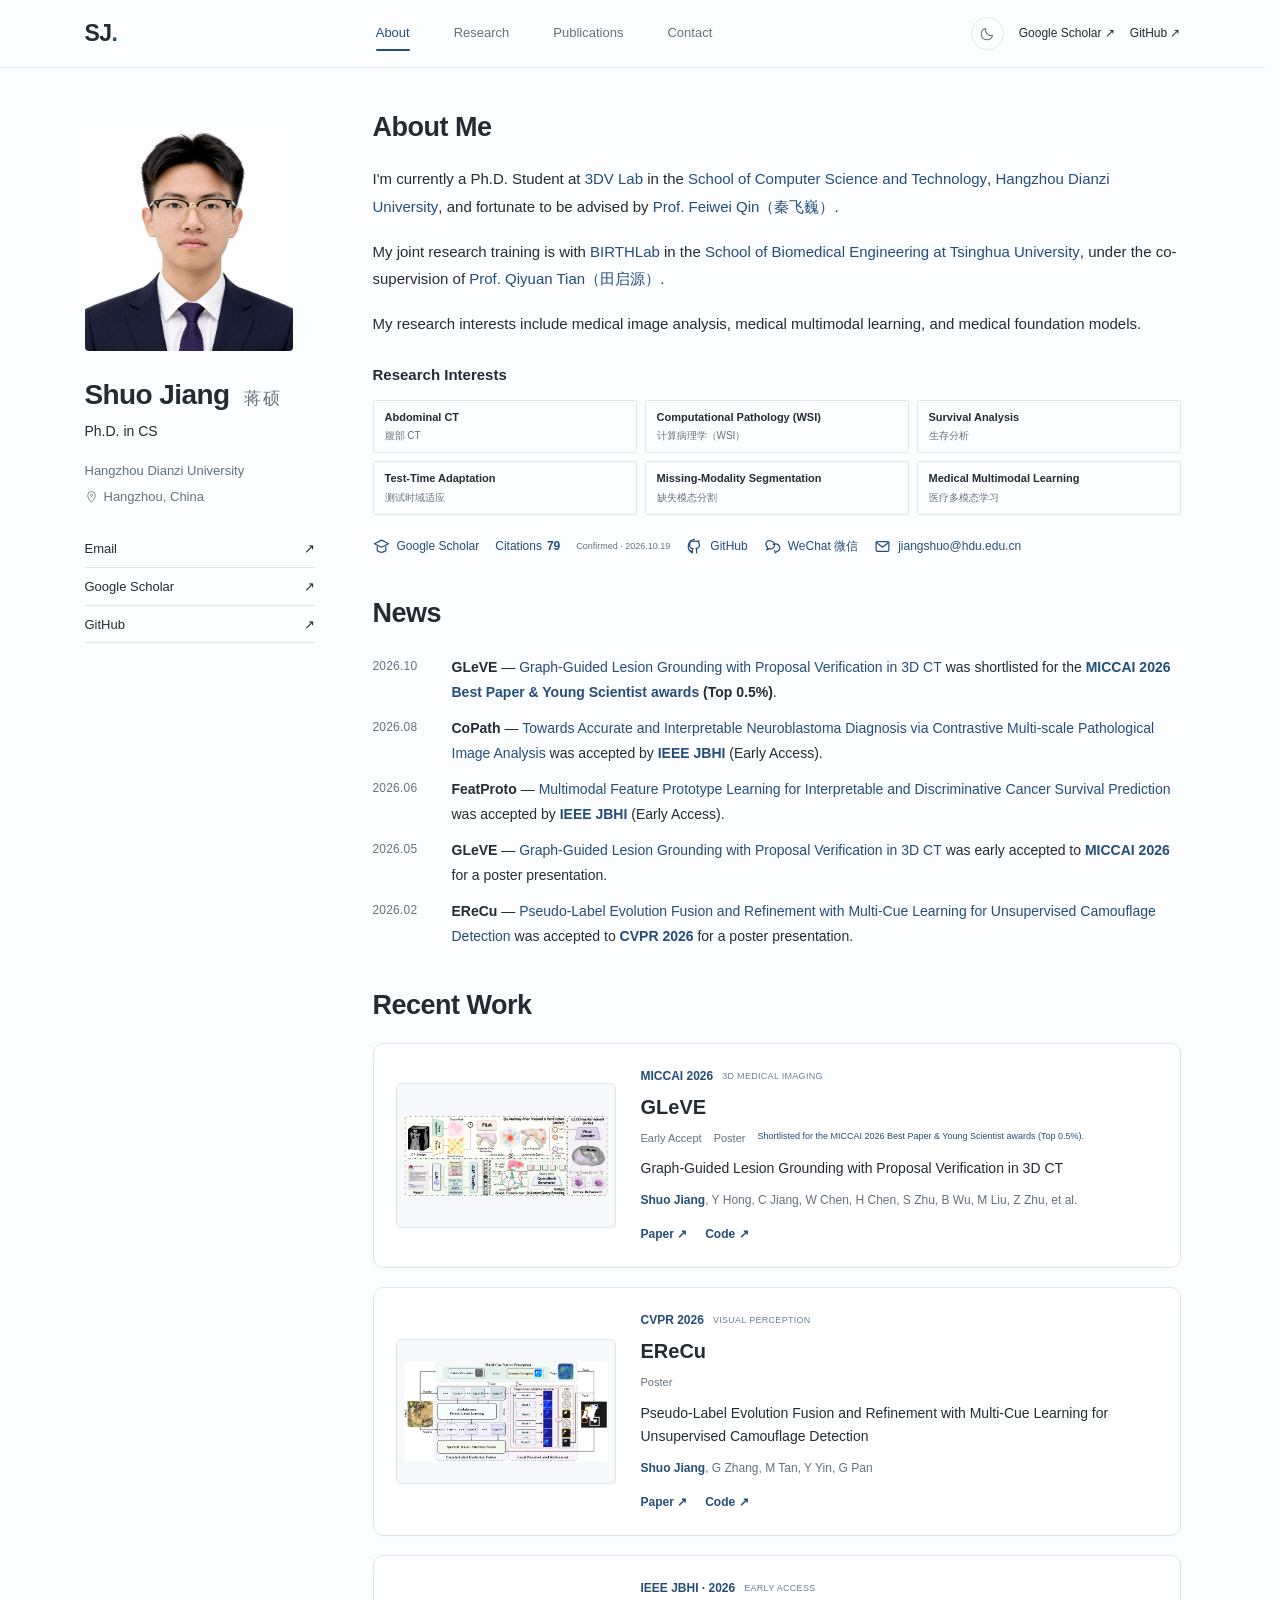
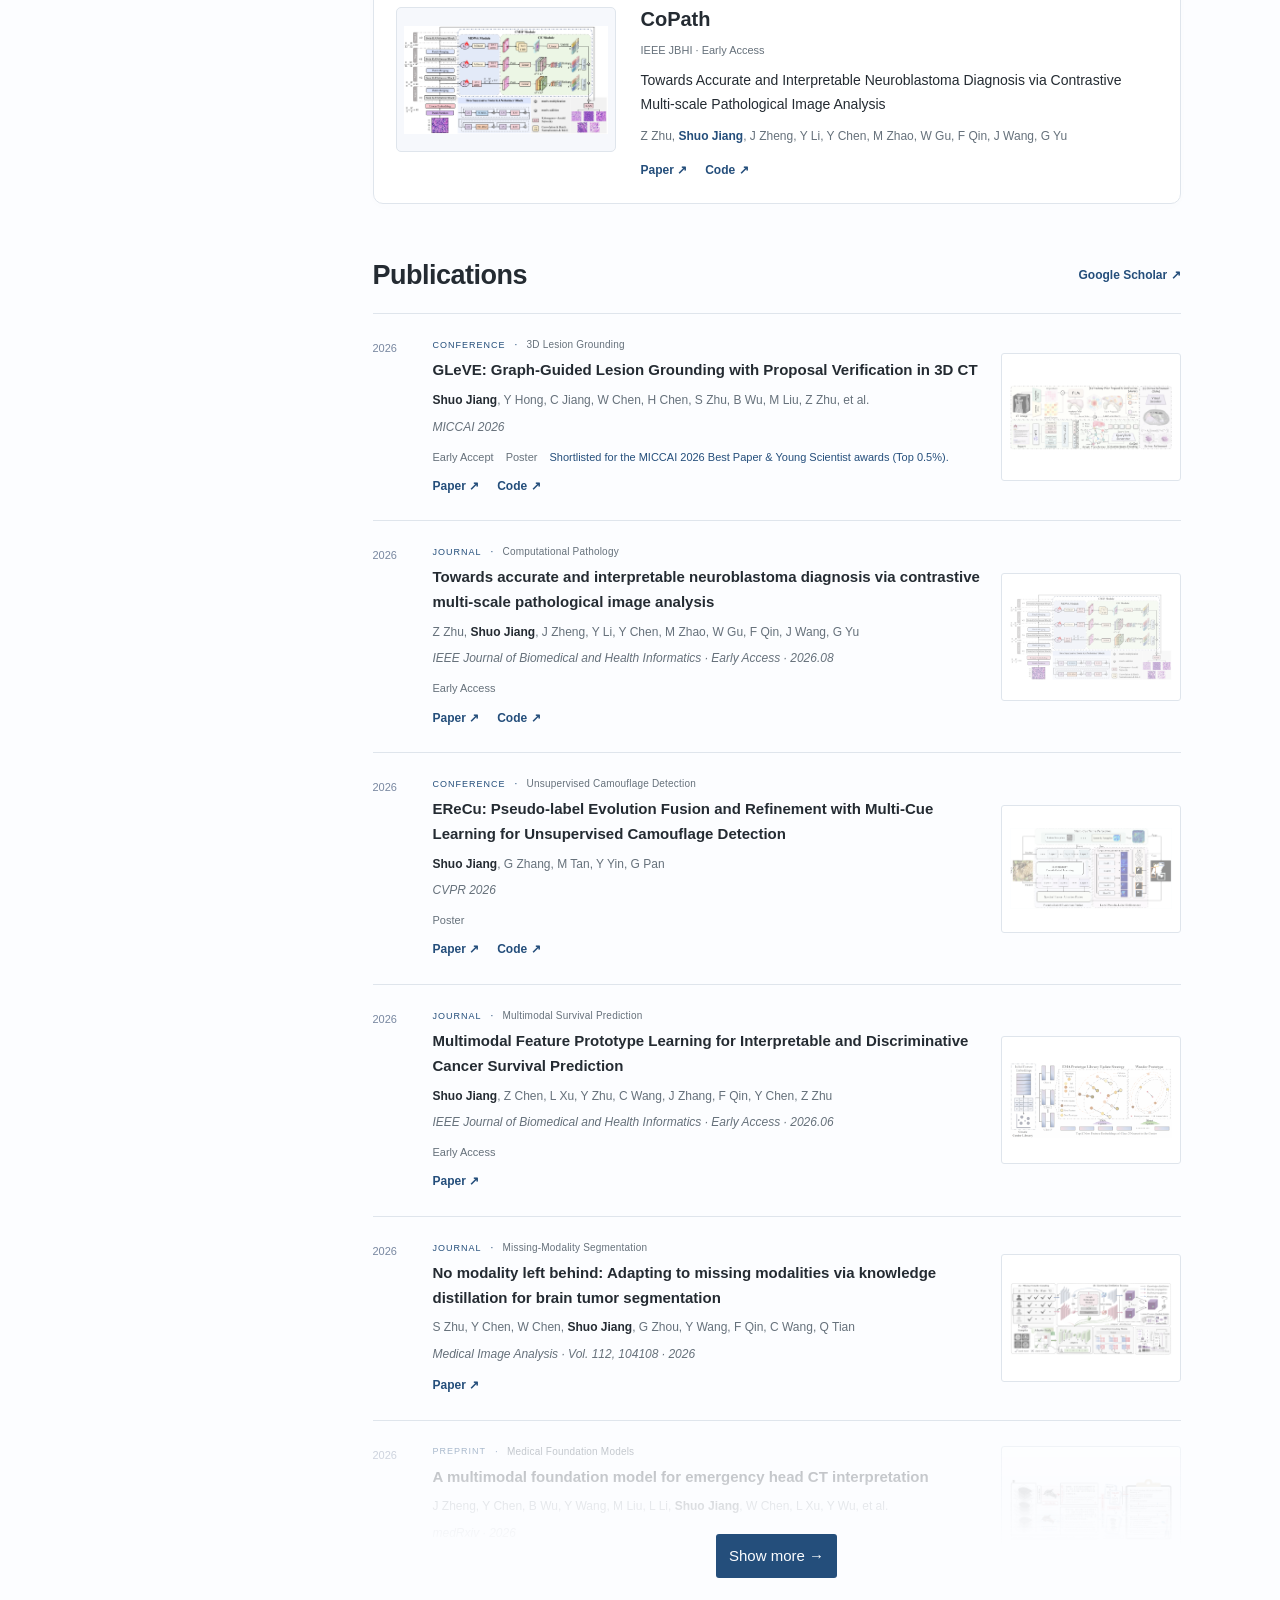
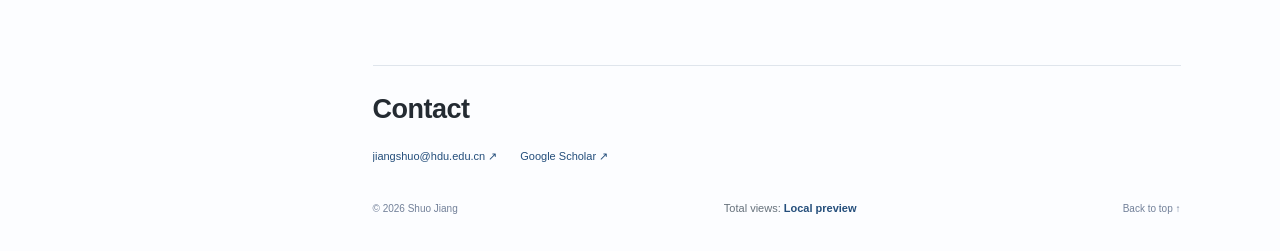
==== commit b91f100e: "Fix visit counter timeout and cached fallback" ====
--- a/index.html
+++ b/index.html
@@ -1,9 +1,9 @@
 <!doctype html>
-<html lang="en" data-palette="slate"><head><meta charset="utf-8"><meta name="viewport" content="width=device-width,initial-scale=1"><meta name="description" content="Shuo Jiang — research in medical image analysis, multimodal learning and computer vision at Hangzhou Dianzi University."><meta name="theme-color" content="#315eea"><title>Shuo Jiang | 蒋硕</title><link rel="icon" href="assets/favicon.svg" type="image/svg+xml"><script>try{document.documentElement.dataset.theme=localStorage.getItem("shuo-theme")==="dark"?"dark":"light"}catch(e){}</script><link rel="stylesheet" href="style.css?v=20261020-manual-citations"><script src="script.js?v=20261020-manual-citations" defer></script><style>
+<html lang="en" data-palette="slate"><head><meta charset="utf-8"><meta name="viewport" content="width=device-width,initial-scale=1"><meta name="description" content="Shuo Jiang — research in medical image analysis, multimodal learning and computer vision at Hangzhou Dianzi University."><meta name="theme-color" content="#315eea"><title>Shuo Jiang | 蒋硕</title><link rel="icon" href="assets/favicon.svg" type="image/svg+xml"><script>try{document.documentElement.dataset.theme=localStorage.getItem("shuo-theme")==="dark"?"dark":"light"}catch(e){}</script><link rel="stylesheet" href="style.css?v=20261025-counter"><script src="script.js?v=20261025-counter" defer></script><style>
 .site-loader{display:none}html[data-loading] .site-loader{display:grid;position:fixed;inset:0;z-index:100;background:var(--paper,#fcfdff);color:var(--ink,#242b32);place-items:center;text-align:center;transition:opacity .2s}html[data-loading] body{overflow:hidden}html[data-loading=done] .site-loader{opacity:0;pointer-events:none}.loader-mark{font-size:28px;font-weight:650;letter-spacing:-1px;margin-bottom:20px}.loader-mark span{color:var(--accent,#244e7b)}.loader-track{height:2px;width:156px;background:var(--line,#dfe5ec);margin:auto;overflow:hidden}.loader-fill{height:100%;width:0;background:var(--accent,#244e7b);transition:width .25s}.loader-label{font-size:12px;margin:15px 0 8px;color:var(--muted,#66717b)}.loader-skip{border:0;background:none;color:var(--accent,#244e7b);font:inherit;font-size:11px;padding:10px;cursor:pointer}@media(prefers-reduced-motion:reduce){.site-loader,.loader-fill{transition:none!important}}
 </style><script>
 (()=>{const root=document.documentElement;root.dataset.loading='active';window.siteLoaderDeadline=setTimeout(()=>{root.removeAttribute('data-loading');document.getElementById('main')?.removeAttribute('aria-busy')},5000)})();
-</script><link rel="preload" as="image" href="assets/portrait.png" fetchpriority="high"><script src="site-loader.js?v=20261020-manual-citations" defer></script></head>
+</script><link rel="preload" as="image" href="assets/portrait.png" fetchpriority="high"><script src="site-loader.js?v=20261025-counter" defer></script></head>
 <body><div class="site-loader" role="region" aria-label="Preparing homepage"><div><div class="loader-mark">SJ<span>.</span></div><div class="loader-track" role="progressbar" aria-label="Loading images" aria-valuemin="0" aria-valuemax="100" aria-valuenow="0"><div class="loader-fill"></div></div><p class="loader-label" role="status">Preparing the page…</p><button class="loader-skip" type="button">Enter now →</button></div></div><a class="skip-link" href="#main">Skip to content</a><header class="header"><div class="nav-wrap"><a class="brand" href="#about" aria-label="Shuo Jiang home">SJ<span>.</span></a><nav aria-label="Main navigation"><a class="active" href="#about">About</a><a href="#research">Research</a><a href="publications.html">Publications</a><a href="#contact">Contact</a></nav><div class="nav-actions"><button class="theme-toggle" type="button" aria-label="Switch to dark mode" title="Switch to dark mode"><svg class="moon-icon" viewBox="0 0 24 24" aria-hidden="true"><path d="M20.2 14A8.5 8.5 0 0 1 10 3.8 8.5 8.5 0 1 0 20.2 14Z"/></svg><svg class="sun-icon" viewBox="0 0 24 24" aria-hidden="true"><circle cx="12" cy="12" r="4"/><path d="M12 2v2m0 16v2M2 12h2m16 0h2M5 5l1.5 1.5m11 11L19 19M5 19l1.5-1.5m11-11L19 5"/></svg></button><a class="nav-scholar" href="https://scholar.google.com/citations?user=-YuCzI0AAAAJ&hl=en" target="_blank" rel="noopener noreferrer">Google Scholar ↗</a><a class="nav-github" href="https://github.com/JSLiam94" target="_blank" rel="noopener noreferrer">GitHub ↗</a></div></div><div class="reading-progress" aria-hidden="true"><span></span></div></header>
 <div class="layout"><aside class="profile"><div class="portrait-frame"><img class="portrait" src="assets/portrait.png" alt="Portrait of Shuo Jiang" width="1122" height="1247"></div><h1>Shuo Jiang <span class="chinese-name" lang="zh-CN">蒋硕</span></h1><p class="profile-role">Ph.D. in CS</p><div class="profile-details"><p><a href="https://computer.hdu.edu.cn/main.htm" target="_blank" rel="noopener noreferrer">Hangzhou Dianzi University</a></p><p class="location"><svg viewBox="0 0 24 24" aria-hidden="true"><path d="M12 21s7-7 7-13a7 7 0 0 0-14 0c0 6 7 13 7 13Z"/><circle cx="12" cy="8" r="2"/></svg>Hangzhou, China</p></div><div class="profile-links"><a href="mailto:jiangshuo@hdu.edu.cn"><span>Email</span><span>↗</span></a><a href="https://scholar.google.com/citations?user=-YuCzI0AAAAJ&hl=en" target="_blank" rel="noopener noreferrer"><span>Google Scholar</span><span>↗</span></a><a href="https://github.com/JSLiam94" target="_blank" rel="noopener noreferrer"><span>GitHub</span><span>↗</span></a></div></aside>
 <main id="main"><section id="about" class="about"><h2>About Me</h2><p class="intro">I'm currently a Ph.D. Student at <a href="https://hdu-3dv.github.io/" target="_blank" rel="noopener noreferrer">3DV Lab</a> in the <a href="https://computer.hdu.edu.cn/main.htm" target="_blank" rel="noopener noreferrer">School of Computer Science and Technology</a>, <a href="https://www.hdu.edu.cn/" target="_blank" rel="noopener noreferrer">Hangzhou Dianzi University</a>, and fortunate to be advised by <a href="https://computer.hdu.edu.cn/2021/1217/c6770a140174/page.htm" target="_blank" rel="noopener noreferrer">Prof. Feiwei Qin（秦飞巍）</a>.</p><p>My joint research training is with <a href="https://birthlab.github.io/" target="_blank" rel="noopener noreferrer">BIRTHLab</a> in the <a href="https://bme.tsinghua.edu.cn/en/" target="_blank" rel="noopener noreferrer">School of Biomedical Engineering at Tsinghua University</a>, under the co-supervision of <a href="https://www.med.tsinghua.edu.cn/info/1143/2126.htm" target="_blank" rel="noopener noreferrer">Prof. Qiyuan Tian（田启源）</a>.</p><p class="research-summary">My research interests include medical image analysis, medical multimodal learning, and medical foundation models.</p><h3 class="interests-heading">Research Interests</h3><div class="research-directions" aria-label="Research directions"><div class="direction-card"><h3>Abdominal CT</h3><p lang="zh-CN">腹部 CT</p></div><div class="direction-card"><h3>Computational Pathology (WSI)</h3><p lang="zh-CN">计算病理学（WSI）</p></div><div class="direction-card"><h3>Survival Analysis</h3><p lang="zh-CN">生存分析</p></div><div class="direction-card"><h3>Test-Time Adaptation</h3><p lang="zh-CN">测试时域适应</p></div><div class="direction-card"><h3>Missing-Modality Segmentation</h3><p lang="zh-CN">缺失模态分割</p></div><div class="direction-card"><h3>Medical Multimodal Learning</h3><p lang="zh-CN">医疗多模态学习</p></div></div><div class="social-strip" aria-label="Academic and contact links"><a href="https://scholar.google.com/citations?user=-YuCzI0AAAAJ&hl=en" target="_blank" rel="noopener noreferrer"><svg viewBox="0 0 24 24" aria-hidden="true"><path d="M2 8l10-5 10 5-10 5-10-5zm4 4v6c4 3 8 3 12 0v-6"/></svg>Google Scholar</a><a class="citation-link" data-citation-updated="2026-10-19" href="https://scholar.google.com/citations?user=-YuCzI0AAAAJ&hl=en" target="_blank" rel="noopener noreferrer" title="Total citations confirmed October 2026">Citations <span id="citation-total">79</span></a><span class="citation-updated" id="citation-updated">Confirmed · 2026.10.19</span><a href="https://github.com/JSLiam94" target="_blank" rel="noopener noreferrer"><svg viewBox="0 0 24 24" aria-hidden="true"><path d="M12 2a10 10 0 0 0-3 19v-3c-3 1-4-1-4-1m10 4v-4c0-1-.3-2-1-2 3-.4 5-2 5-5 0-1-.4-2-1-3 .3-1 .3-2 0-3-2 0-3 1-3 1a10 10 0 0 0-6 0s-1-1-3-1c-.3 1-.3 2 0 3-1 1-1 2-1 3 0 3 2 5 5 5-.7.5-1 1-1 2"/></svg>GitHub</a><button class="wechat-link" type="button"><svg viewBox="0 0 24 24" aria-hidden="true"><path d="M15 10c0 4-4 6-8 5l-3 2 1-4C0 8 4 3 9 4c3 0 6 3 6 6zm-2-1c9-3 13 8 5 10l-2 2-1-3"/></svg>WeChat 微信</button><a href="mailto:jiangshuo@hdu.edu.cn"><svg viewBox="0 0 24 24" aria-hidden="true"><rect x="3" y="5" width="18" height="14" rx="2"/><path d="M3 6l9 7 9-7"/></svg>jiangshuo@hdu.edu.cn</a></div></section>
@@ -21,4 +21,4 @@
 <article class="publication" data-type="Conference" data-selected="true"><div class="pub-year">2026</div><div class="pub-body"><div class="pub-meta"><span class="pub-kind">Conference</span><span class="pub-domain">Unsupervised Camouflage Detection</span></div><h3><a href="https://openaccess.thecvf.com/content/CVPR2026/html/Jiang_EReCu_Pseudo-label_Evolution_Fusion_and_Refinement_with_Multi-Cue_Learning_for_CVPR_2026_paper.html" target="_blank" rel="noopener noreferrer">EReCu: Pseudo-label Evolution Fusion and Refinement with Multi-Cue Learning for Unsupervised Camouflage Detection</a></h3><p class="authors"><strong>Shuo Jiang</strong>, G Zhang, M Tan, Y Yin, G Pan</p><p class="venue">CVPR 2026</p><div class="pub-statuses"><span class="pub-status">Poster</span></div><div class="paper-links"><a href="https://openaccess.thecvf.com/content/CVPR2026/html/Jiang_EReCu_Pseudo-label_Evolution_Fusion_and_Refinement_with_Multi-Cue_Learning_for_CVPR_2026_paper.html" target="_blank" rel="noopener noreferrer">Paper <span aria-hidden="true">↗</span></a><a href="https://github.com/JSLiam94/EReCu" target="_blank" rel="noopener noreferrer">Code <span aria-hidden="true">↗</span></a></div></div><a class="pub-figure" href="assets/erecu.png" target="_blank" aria-label="View research figure for EReCu: Pseudo-label Evolution Fusion and Refinement with Multi-Cue Learning for Unsupervised Camouflage Detection"><img src="assets/erecu.png" alt="Research overview for EReCu: Pseudo-label Evolution Fusion and Refinement with Multi-Cue Learning for Unsupervised Camouflage Detection" loading="lazy"></a></article>
 <article class="publication" data-type="Journal" data-selected="true"><div class="pub-year">2026</div><div class="pub-body"><div class="pub-meta"><span class="pub-kind">Journal</span><span class="pub-domain">Multimodal Survival Prediction</span></div><h3><a href="https://ieeexplore.ieee.org/abstract/document/11595740/" target="_blank" rel="noopener noreferrer">Multimodal Feature Prototype Learning for Interpretable and Discriminative Cancer Survival Prediction</a></h3><p class="authors"><strong>Shuo Jiang</strong>, Z Chen, L Xu, Y Zhu, C Wang, J Zhang, F Qin, Y Chen, Z Zhu</p><p class="venue">IEEE Journal of Biomedical and Health Informatics · Early Access · 2026.06</p><div class="pub-statuses"><span class="pub-status">Early Access</span></div><div class="paper-links"><a href="https://ieeexplore.ieee.org/abstract/document/11595740/" target="_blank" rel="noopener noreferrer">Paper <span aria-hidden="true">↗</span></a></div></div><a class="pub-figure" href="assets/featproto.png" target="_blank" aria-label="View research figure for Multimodal Feature Prototype Learning for Interpretable and Discriminative Cancer Survival Prediction"><img src="assets/featproto.png" alt="Research overview for Multimodal Feature Prototype Learning for Interpretable and Discriminative Cancer Survival Prediction" loading="lazy"></a></article>
 <article class="publication" data-type="Journal" data-selected="true"><div class="pub-year">2026</div><div class="pub-body"><div class="pub-meta"><span class="pub-kind">Journal</span><span class="pub-domain">Missing-Modality Segmentation</span></div><h3><a href="https://scholar.google.com/citations?view_op=view_citation&amp;hl=en&amp;oe=ASCII&amp;user=-YuCzI0AAAAJ&amp;citation_for_view=-YuCzI0AAAAJ:2osOgNQ5qMEC" target="_blank" rel="noopener noreferrer">No modality left behind: Adapting to missing modalities via knowledge distillation for brain tumor segmentation</a></h3><p class="authors">S Zhu, Y Chen, W Chen, <strong>Shuo Jiang</strong>, G Zhou, Y Wang, F Qin, C Wang, Q Tian</p><p class="venue">Medical Image Analysis · Vol. 112, 104108 · 2026</p><div class="pub-statuses"></div><div class="paper-links"><a href="https://scholar.google.com/citations?view_op=view_citation&amp;hl=en&amp;oe=ASCII&amp;user=-YuCzI0AAAAJ&amp;citation_for_view=-YuCzI0AAAAJ:2osOgNQ5qMEC" target="_blank" rel="noopener noreferrer">Paper <span aria-hidden="true">↗</span></a></div></div><a class="pub-figure" href="assets/nomodality.png" target="_blank" aria-label="View research figure for No modality left behind: Adapting to missing modalities via knowledge distillation for brain tumor segmentation"><img src="assets/nomodality.png" alt="Research overview for No modality left behind: Adapting to missing modalities via knowledge distillation for brain tumor segmentation" loading="lazy"></a></article></div><div class="publication-teaser" aria-hidden="true" inert><article class="publication" data-type="Preprint" data-selected="false"><div class="pub-year">2026</div><div class="pub-body"><div class="pub-meta"><span class="pub-kind">Preprint</span><span class="pub-domain">Medical Foundation Models</span></div><h3><a href="https://scholar.google.com/citations?view_op=view_citation&amp;hl=en&amp;oe=ASCII&amp;user=-YuCzI0AAAAJ&amp;citation_for_view=-YuCzI0AAAAJ:Y0pCki6q_DkC" target="_blank" rel="noopener noreferrer">A multimodal foundation model for emergency head CT interpretation</a></h3><p class="authors">J Zheng, Y Chen, B Wu, Y Wang, M Liu, L Li, <strong>Shuo Jiang</strong>, W Chen, L Xu, Y Wu, et al.</p><p class="venue">medRxiv · 2026</p><div class="pub-statuses"></div><div class="paper-links"><a href="https://scholar.google.com/citations?view_op=view_citation&amp;hl=en&amp;oe=ASCII&amp;user=-YuCzI0AAAAJ&amp;citation_for_view=-YuCzI0AAAAJ:Y0pCki6q_DkC" target="_blank" rel="noopener noreferrer">Paper <span aria-hidden="true">↗</span></a></div></div><a class="pub-figure" href="assets/emergency-ct.png" target="_blank" aria-label="View research figure for A multimodal foundation model for emergency head CT interpretation"><img src="assets/emergency-ct.png" alt="Research overview for A multimodal foundation model for emergency head CT interpretation" loading="lazy"></a></article></div><div class="home-more"><a class="primary-link" href="publications.html">Show more →</a></div></section>
-<section id="contact" class="contact"><h2>Contact</h2><div class="contact-links"><a class="primary-link" href="mailto:jiangshuo@hdu.edu.cn">jiangshuo@hdu.edu.cn ↗</a><a href="https://scholar.google.com/citations?user=-YuCzI0AAAAJ&hl=en" target="_blank" rel="noopener noreferrer">Google Scholar ↗</a></div></section><footer><span>© 2026 Shuo Jiang</span><span class="site-views" title="Total page views across this site, including repeat visits"><span id="busuanzi_container_site_pv">Total views: <span id="busuanzi_value_site_pv">—</span></span><span class="views-status" aria-live="polite"></span></span><a href="#about">Back to top ↑</a></footer></main></div><dialog class="figure-viewer" id="figure-viewer" aria-labelledby="figure-title"><div class="figure-viewer-bar"><h2 id="figure-title">Research framework</h2><button type="button" class="figure-close" aria-label="Close figure preview"><svg class="close-icon" viewBox="0 0 24 24" aria-hidden="true"><path d="M6 6l12 12M18 6L6 18"/></svg></button></div><img alt=""><p>Press Esc to close</p></dialog><dialog id="wechat-viewer" class="figure-viewer wechat-viewer" aria-labelledby="wechat-title"><div class="figure-viewer-bar"><h2 id="wechat-title">WeChat 微信</h2><button class="wechat-close" type="button" aria-label="Close WeChat QR code"><svg class="close-icon" viewBox="0 0 24 24" aria-hidden="true"><path d="M6 6l12 12M18 6L6 18"/></svg></button></div><img data-src="assets/wechat.jpg" alt="Liam.T WeChat contact QR code"><p>扫码添加微信 · Press Esc to close</p></dialog></body></html>+<section id="contact" class="contact"><h2>Contact</h2><div class="contact-links"><a class="primary-link" href="mailto:jiangshuo@hdu.edu.cn">jiangshuo@hdu.edu.cn ↗</a><a href="https://scholar.google.com/citations?user=-YuCzI0AAAAJ&hl=en" target="_blank" rel="noopener noreferrer">Google Scholar ↗</a></div></section><footer><span>© 2026 Shuo Jiang</span><span class="site-views" title="Total page views across this site, including repeat visits"><span id="busuanzi_container_site_pv">Total views: <span id="busuanzi_value_site_pv">Loading…</span></span><span class="views-status" aria-live="polite"></span></span><a href="#about">Back to top ↑</a></footer></main></div><dialog class="figure-viewer" id="figure-viewer" aria-labelledby="figure-title"><div class="figure-viewer-bar"><h2 id="figure-title">Research framework</h2><button type="button" class="figure-close" aria-label="Close figure preview"><svg class="close-icon" viewBox="0 0 24 24" aria-hidden="true"><path d="M6 6l12 12M18 6L6 18"/></svg></button></div><img alt=""><p>Press Esc to close</p></dialog><dialog id="wechat-viewer" class="figure-viewer wechat-viewer" aria-labelledby="wechat-title"><div class="figure-viewer-bar"><h2 id="wechat-title">WeChat 微信</h2><button class="wechat-close" type="button" aria-label="Close WeChat QR code"><svg class="close-icon" viewBox="0 0 24 24" aria-hidden="true"><path d="M6 6l12 12M18 6L6 18"/></svg></button></div><img data-src="assets/wechat.jpg" alt="Liam.T WeChat contact QR code"><p>扫码添加微信 · Press Esc to close</p></dialog></body></html>
--- a/style.css
+++ b/style.css
@@ -258,4 +258,5 @@
 }
 
 footer{align-items:center;gap:12px;flex-wrap:wrap}.site-views{font-size:11px;color:var(--muted);font-variant-numeric:tabular-nums}.site-views #busuanzi_value_site_pv{color:var(--accent);font-weight:600}.views-status{font-size:10px}
+.views-retry{border:0;padding:2px 0;background:none;color:var(--accent);font:inherit;text-decoration:underline;text-underline-offset:2px;cursor:pointer}.views-retry:hover{color:var(--ink)}.views-retry:focus-visible{outline:2px solid var(--accent);outline-offset:3px;border-radius:2px}
 @media(max-width:720px){footer .site-views{order:3;flex-basis:100%;text-align:center}}
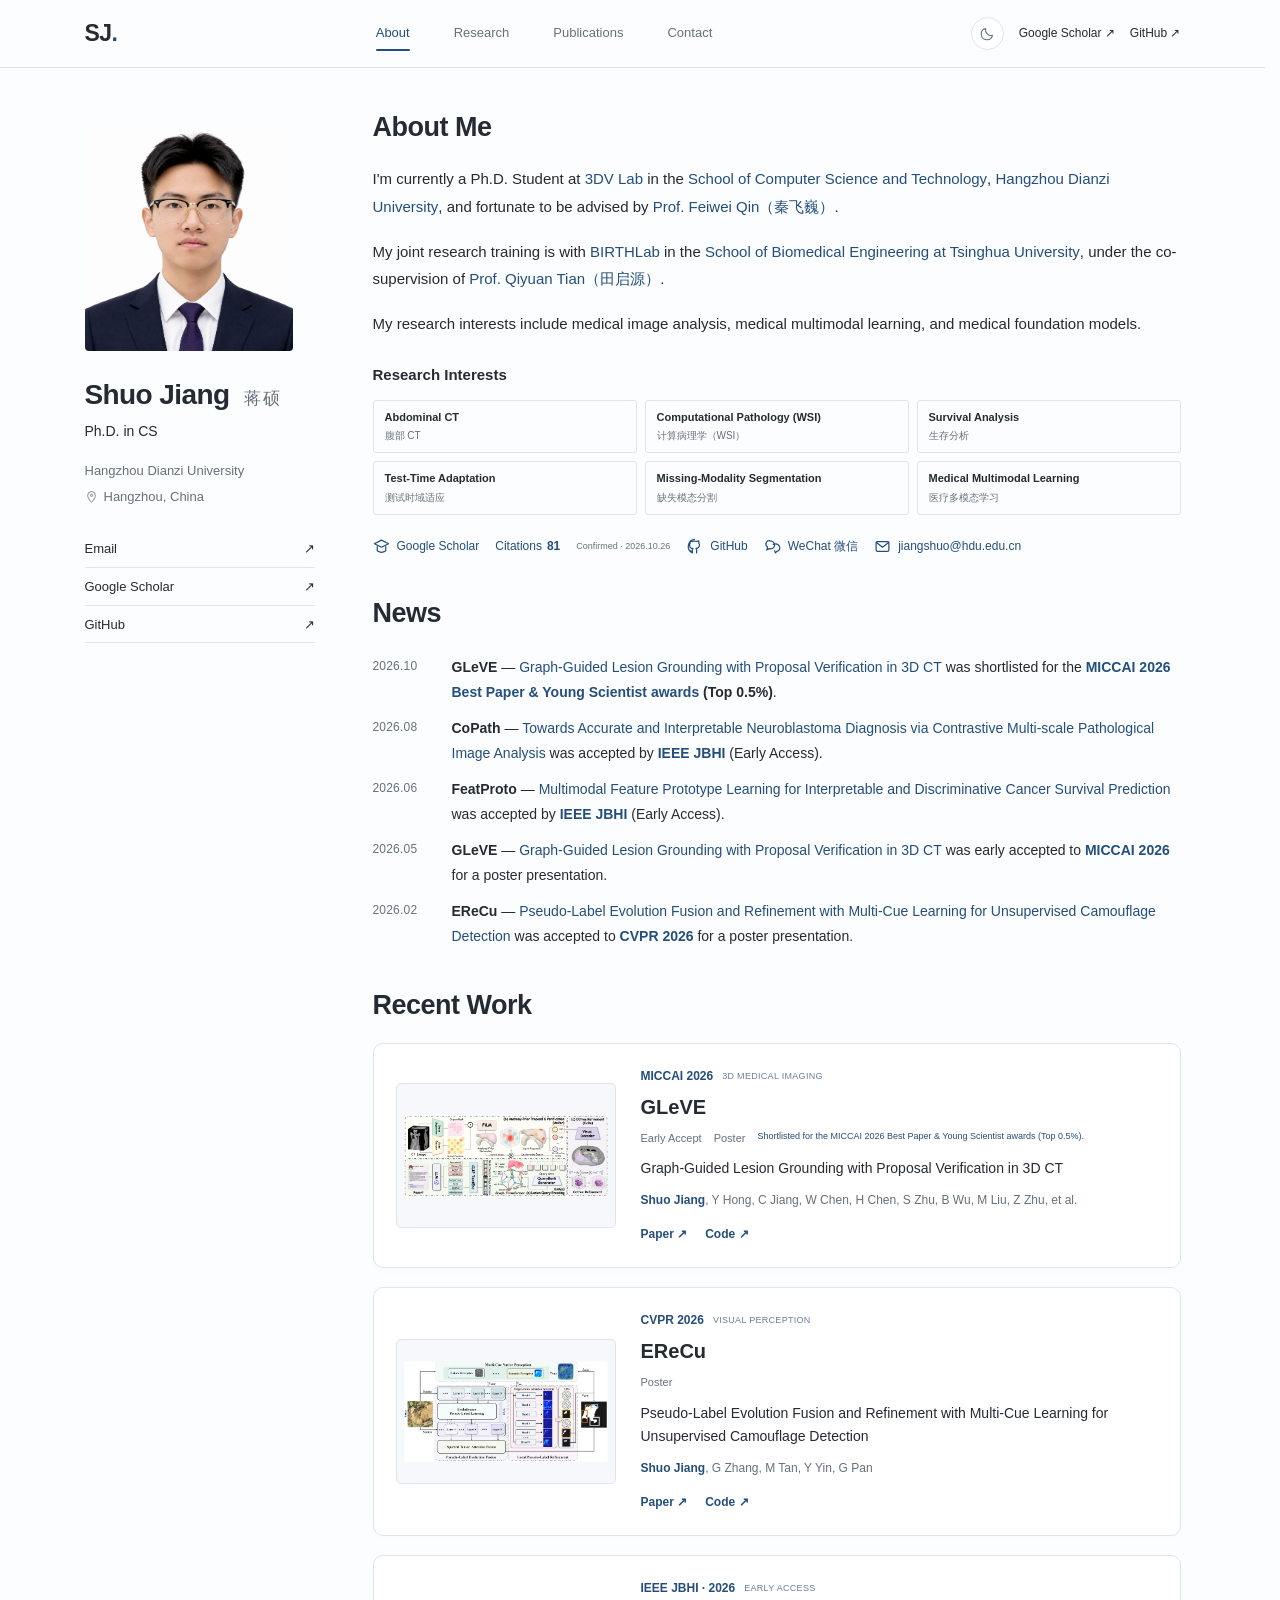
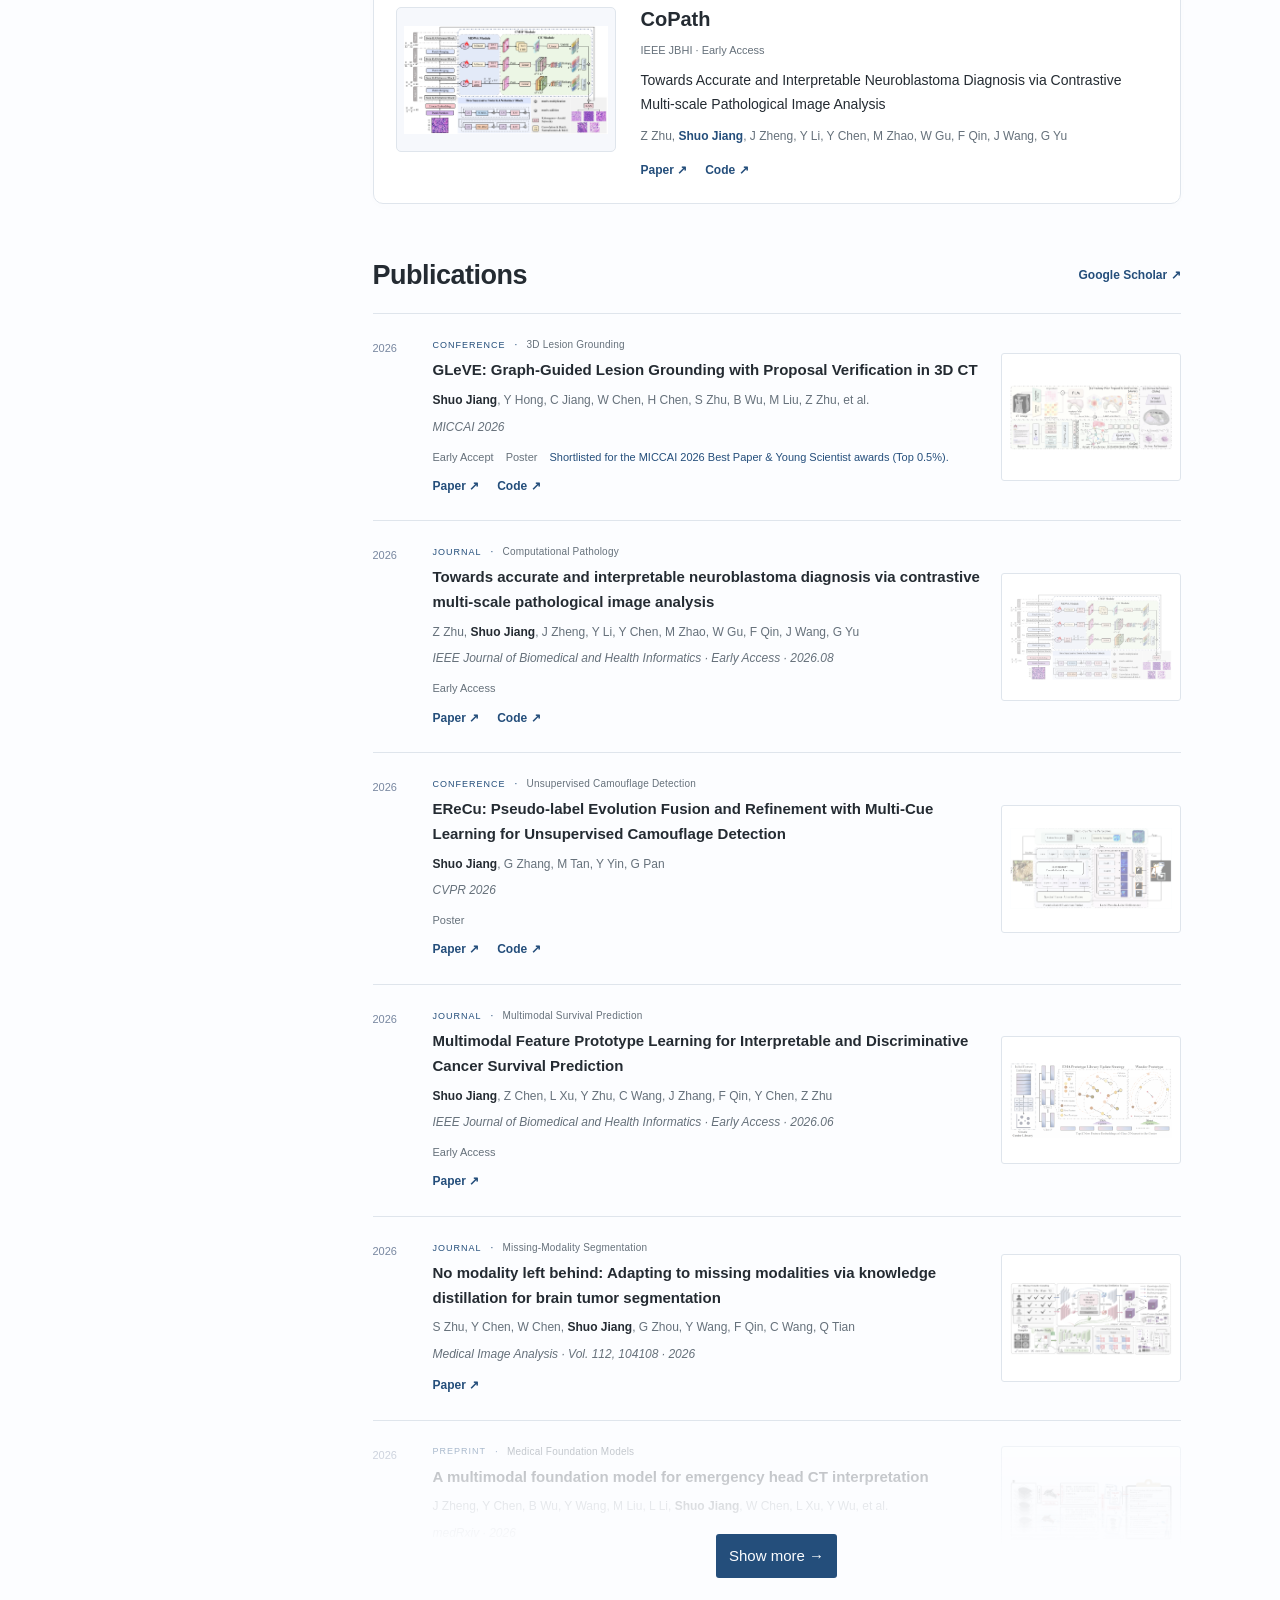
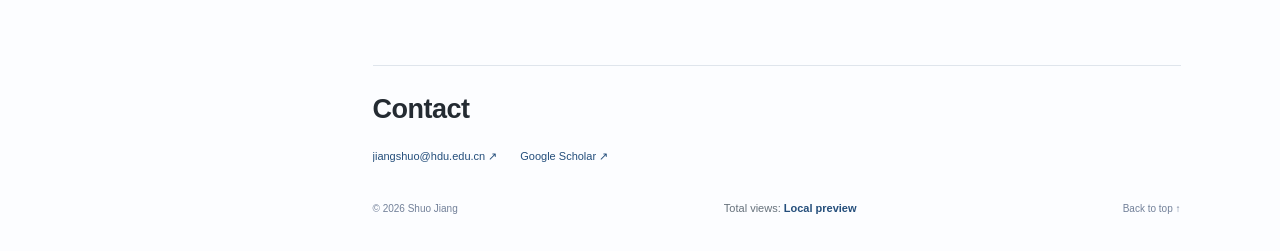
==== commit 9444c7b7: "Switch views to GoatCounter and update citations to 81" ====
--- a/index.html
+++ b/index.html
@@ -1,12 +1,12 @@
 <!doctype html>
-<html lang="en" data-palette="slate"><head><meta charset="utf-8"><meta name="viewport" content="width=device-width,initial-scale=1"><meta name="description" content="Shuo Jiang — research in medical image analysis, multimodal learning and computer vision at Hangzhou Dianzi University."><meta name="theme-color" content="#315eea"><title>Shuo Jiang | 蒋硕</title><link rel="icon" href="assets/favicon.svg" type="image/svg+xml"><script>try{document.documentElement.dataset.theme=localStorage.getItem("shuo-theme")==="dark"?"dark":"light"}catch(e){}</script><link rel="stylesheet" href="style.css?v=20261025-counter"><script src="script.js?v=20261025-counter" defer></script><style>
+<html lang="en" data-palette="slate"><head><meta charset="utf-8"><meta name="viewport" content="width=device-width,initial-scale=1"><meta name="description" content="Shuo Jiang — research in medical image analysis, multimodal learning and computer vision at Hangzhou Dianzi University."><meta name="theme-color" content="#315eea"><title>Shuo Jiang | 蒋硕</title><link rel="icon" href="assets/favicon.svg" type="image/svg+xml"><script>try{document.documentElement.dataset.theme=localStorage.getItem("shuo-theme")==="dark"?"dark":"light"}catch(e){}</script><link rel="stylesheet" href="style.css?v=20261026-goatcounter"><script src="script.js?v=20261026-goatcounter" defer></script><style>
 .site-loader{display:none}html[data-loading] .site-loader{display:grid;position:fixed;inset:0;z-index:100;background:var(--paper,#fcfdff);color:var(--ink,#242b32);place-items:center;text-align:center;transition:opacity .2s}html[data-loading] body{overflow:hidden}html[data-loading=done] .site-loader{opacity:0;pointer-events:none}.loader-mark{font-size:28px;font-weight:650;letter-spacing:-1px;margin-bottom:20px}.loader-mark span{color:var(--accent,#244e7b)}.loader-track{height:2px;width:156px;background:var(--line,#dfe5ec);margin:auto;overflow:hidden}.loader-fill{height:100%;width:0;background:var(--accent,#244e7b);transition:width .25s}.loader-label{font-size:12px;margin:15px 0 8px;color:var(--muted,#66717b)}.loader-skip{border:0;background:none;color:var(--accent,#244e7b);font:inherit;font-size:11px;padding:10px;cursor:pointer}@media(prefers-reduced-motion:reduce){.site-loader,.loader-fill{transition:none!important}}
 </style><script>
 (()=>{const root=document.documentElement;root.dataset.loading='active';window.siteLoaderDeadline=setTimeout(()=>{root.removeAttribute('data-loading');document.getElementById('main')?.removeAttribute('aria-busy')},5000)})();
-</script><link rel="preload" as="image" href="assets/portrait.png" fetchpriority="high"><script src="site-loader.js?v=20261025-counter" defer></script></head>
+</script><link rel="preload" as="image" href="assets/portrait.png" fetchpriority="high"><script src="site-loader.js?v=20261026-goatcounter" defer></script></head>
 <body><div class="site-loader" role="region" aria-label="Preparing homepage"><div><div class="loader-mark">SJ<span>.</span></div><div class="loader-track" role="progressbar" aria-label="Loading images" aria-valuemin="0" aria-valuemax="100" aria-valuenow="0"><div class="loader-fill"></div></div><p class="loader-label" role="status">Preparing the page…</p><button class="loader-skip" type="button">Enter now →</button></div></div><a class="skip-link" href="#main">Skip to content</a><header class="header"><div class="nav-wrap"><a class="brand" href="#about" aria-label="Shuo Jiang home">SJ<span>.</span></a><nav aria-label="Main navigation"><a class="active" href="#about">About</a><a href="#research">Research</a><a href="publications.html">Publications</a><a href="#contact">Contact</a></nav><div class="nav-actions"><button class="theme-toggle" type="button" aria-label="Switch to dark mode" title="Switch to dark mode"><svg class="moon-icon" viewBox="0 0 24 24" aria-hidden="true"><path d="M20.2 14A8.5 8.5 0 0 1 10 3.8 8.5 8.5 0 1 0 20.2 14Z"/></svg><svg class="sun-icon" viewBox="0 0 24 24" aria-hidden="true"><circle cx="12" cy="12" r="4"/><path d="M12 2v2m0 16v2M2 12h2m16 0h2M5 5l1.5 1.5m11 11L19 19M5 19l1.5-1.5m11-11L19 5"/></svg></button><a class="nav-scholar" href="https://scholar.google.com/citations?user=-YuCzI0AAAAJ&hl=en" target="_blank" rel="noopener noreferrer">Google Scholar ↗</a><a class="nav-github" href="https://github.com/JSLiam94" target="_blank" rel="noopener noreferrer">GitHub ↗</a></div></div><div class="reading-progress" aria-hidden="true"><span></span></div></header>
 <div class="layout"><aside class="profile"><div class="portrait-frame"><img class="portrait" src="assets/portrait.png" alt="Portrait of Shuo Jiang" width="1122" height="1247"></div><h1>Shuo Jiang <span class="chinese-name" lang="zh-CN">蒋硕</span></h1><p class="profile-role">Ph.D. in CS</p><div class="profile-details"><p><a href="https://computer.hdu.edu.cn/main.htm" target="_blank" rel="noopener noreferrer">Hangzhou Dianzi University</a></p><p class="location"><svg viewBox="0 0 24 24" aria-hidden="true"><path d="M12 21s7-7 7-13a7 7 0 0 0-14 0c0 6 7 13 7 13Z"/><circle cx="12" cy="8" r="2"/></svg>Hangzhou, China</p></div><div class="profile-links"><a href="mailto:jiangshuo@hdu.edu.cn"><span>Email</span><span>↗</span></a><a href="https://scholar.google.com/citations?user=-YuCzI0AAAAJ&hl=en" target="_blank" rel="noopener noreferrer"><span>Google Scholar</span><span>↗</span></a><a href="https://github.com/JSLiam94" target="_blank" rel="noopener noreferrer"><span>GitHub</span><span>↗</span></a></div></aside>
-<main id="main"><section id="about" class="about"><h2>About Me</h2><p class="intro">I'm currently a Ph.D. Student at <a href="https://hdu-3dv.github.io/" target="_blank" rel="noopener noreferrer">3DV Lab</a> in the <a href="https://computer.hdu.edu.cn/main.htm" target="_blank" rel="noopener noreferrer">School of Computer Science and Technology</a>, <a href="https://www.hdu.edu.cn/" target="_blank" rel="noopener noreferrer">Hangzhou Dianzi University</a>, and fortunate to be advised by <a href="https://computer.hdu.edu.cn/2021/1217/c6770a140174/page.htm" target="_blank" rel="noopener noreferrer">Prof. Feiwei Qin（秦飞巍）</a>.</p><p>My joint research training is with <a href="https://birthlab.github.io/" target="_blank" rel="noopener noreferrer">BIRTHLab</a> in the <a href="https://bme.tsinghua.edu.cn/en/" target="_blank" rel="noopener noreferrer">School of Biomedical Engineering at Tsinghua University</a>, under the co-supervision of <a href="https://www.med.tsinghua.edu.cn/info/1143/2126.htm" target="_blank" rel="noopener noreferrer">Prof. Qiyuan Tian（田启源）</a>.</p><p class="research-summary">My research interests include medical image analysis, medical multimodal learning, and medical foundation models.</p><h3 class="interests-heading">Research Interests</h3><div class="research-directions" aria-label="Research directions"><div class="direction-card"><h3>Abdominal CT</h3><p lang="zh-CN">腹部 CT</p></div><div class="direction-card"><h3>Computational Pathology (WSI)</h3><p lang="zh-CN">计算病理学（WSI）</p></div><div class="direction-card"><h3>Survival Analysis</h3><p lang="zh-CN">生存分析</p></div><div class="direction-card"><h3>Test-Time Adaptation</h3><p lang="zh-CN">测试时域适应</p></div><div class="direction-card"><h3>Missing-Modality Segmentation</h3><p lang="zh-CN">缺失模态分割</p></div><div class="direction-card"><h3>Medical Multimodal Learning</h3><p lang="zh-CN">医疗多模态学习</p></div></div><div class="social-strip" aria-label="Academic and contact links"><a href="https://scholar.google.com/citations?user=-YuCzI0AAAAJ&hl=en" target="_blank" rel="noopener noreferrer"><svg viewBox="0 0 24 24" aria-hidden="true"><path d="M2 8l10-5 10 5-10 5-10-5zm4 4v6c4 3 8 3 12 0v-6"/></svg>Google Scholar</a><a class="citation-link" data-citation-updated="2026-10-19" href="https://scholar.google.com/citations?user=-YuCzI0AAAAJ&hl=en" target="_blank" rel="noopener noreferrer" title="Total citations confirmed October 2026">Citations <span id="citation-total">79</span></a><span class="citation-updated" id="citation-updated">Confirmed · 2026.10.19</span><a href="https://github.com/JSLiam94" target="_blank" rel="noopener noreferrer"><svg viewBox="0 0 24 24" aria-hidden="true"><path d="M12 2a10 10 0 0 0-3 19v-3c-3 1-4-1-4-1m10 4v-4c0-1-.3-2-1-2 3-.4 5-2 5-5 0-1-.4-2-1-3 .3-1 .3-2 0-3-2 0-3 1-3 1a10 10 0 0 0-6 0s-1-1-3-1c-.3 1-.3 2 0 3-1 1-1 2-1 3 0 3 2 5 5 5-.7.5-1 1-1 2"/></svg>GitHub</a><button class="wechat-link" type="button"><svg viewBox="0 0 24 24" aria-hidden="true"><path d="M15 10c0 4-4 6-8 5l-3 2 1-4C0 8 4 3 9 4c3 0 6 3 6 6zm-2-1c9-3 13 8 5 10l-2 2-1-3"/></svg>WeChat 微信</button><a href="mailto:jiangshuo@hdu.edu.cn"><svg viewBox="0 0 24 24" aria-hidden="true"><rect x="3" y="5" width="18" height="14" rx="2"/><path d="M3 6l9 7 9-7"/></svg>jiangshuo@hdu.edu.cn</a></div></section>
+<main id="main"><section id="about" class="about"><h2>About Me</h2><p class="intro">I'm currently a Ph.D. Student at <a href="https://hdu-3dv.github.io/" target="_blank" rel="noopener noreferrer">3DV Lab</a> in the <a href="https://computer.hdu.edu.cn/main.htm" target="_blank" rel="noopener noreferrer">School of Computer Science and Technology</a>, <a href="https://www.hdu.edu.cn/" target="_blank" rel="noopener noreferrer">Hangzhou Dianzi University</a>, and fortunate to be advised by <a href="https://computer.hdu.edu.cn/2021/1217/c6770a140174/page.htm" target="_blank" rel="noopener noreferrer">Prof. Feiwei Qin（秦飞巍）</a>.</p><p>My joint research training is with <a href="https://birthlab.github.io/" target="_blank" rel="noopener noreferrer">BIRTHLab</a> in the <a href="https://bme.tsinghua.edu.cn/en/" target="_blank" rel="noopener noreferrer">School of Biomedical Engineering at Tsinghua University</a>, under the co-supervision of <a href="https://www.med.tsinghua.edu.cn/info/1143/2126.htm" target="_blank" rel="noopener noreferrer">Prof. Qiyuan Tian（田启源）</a>.</p><p class="research-summary">My research interests include medical image analysis, medical multimodal learning, and medical foundation models.</p><h3 class="interests-heading">Research Interests</h3><div class="research-directions" aria-label="Research directions"><div class="direction-card"><h3>Abdominal CT</h3><p lang="zh-CN">腹部 CT</p></div><div class="direction-card"><h3>Computational Pathology (WSI)</h3><p lang="zh-CN">计算病理学（WSI）</p></div><div class="direction-card"><h3>Survival Analysis</h3><p lang="zh-CN">生存分析</p></div><div class="direction-card"><h3>Test-Time Adaptation</h3><p lang="zh-CN">测试时域适应</p></div><div class="direction-card"><h3>Missing-Modality Segmentation</h3><p lang="zh-CN">缺失模态分割</p></div><div class="direction-card"><h3>Medical Multimodal Learning</h3><p lang="zh-CN">医疗多模态学习</p></div></div><div class="social-strip" aria-label="Academic and contact links"><a href="https://scholar.google.com/citations?user=-YuCzI0AAAAJ&hl=en" target="_blank" rel="noopener noreferrer"><svg viewBox="0 0 24 24" aria-hidden="true"><path d="M2 8l10-5 10 5-10 5-10-5zm4 4v6c4 3 8 3 12 0v-6"/></svg>Google Scholar</a><a class="citation-link" data-citation-updated="2026-10-26" href="https://scholar.google.com/citations?user=-YuCzI0AAAAJ&hl=en" target="_blank" rel="noopener noreferrer" title="Total citations confirmed October 2026">Citations <span id="citation-total">81</span></a><span class="citation-updated" id="citation-updated">Confirmed · 2026.10.26</span><a href="https://github.com/JSLiam94" target="_blank" rel="noopener noreferrer"><svg viewBox="0 0 24 24" aria-hidden="true"><path d="M12 2a10 10 0 0 0-3 19v-3c-3 1-4-1-4-1m10 4v-4c0-1-.3-2-1-2 3-.4 5-2 5-5 0-1-.4-2-1-3 .3-1 .3-2 0-3-2 0-3 1-3 1a10 10 0 0 0-6 0s-1-1-3-1c-.3 1-.3 2 0 3-1 1-1 2-1 3 0 3 2 5 5 5-.7.5-1 1-1 2"/></svg>GitHub</a><button class="wechat-link" type="button"><svg viewBox="0 0 24 24" aria-hidden="true"><path d="M15 10c0 4-4 6-8 5l-3 2 1-4C0 8 4 3 9 4c3 0 6 3 6 6zm-2-1c9-3 13 8 5 10l-2 2-1-3"/></svg>WeChat 微信</button><a href="mailto:jiangshuo@hdu.edu.cn"><svg viewBox="0 0 24 24" aria-hidden="true"><rect x="3" y="5" width="18" height="14" rx="2"/><path d="M3 6l9 7 9-7"/></svg>jiangshuo@hdu.edu.cn</a></div></section>
 <section class="news" aria-labelledby="updates-title"><div class="section-heading"><div><h2 id="updates-title">News</h2></div></div><div class="updates news-list">
 <div class="update"><time datetime="2026-10">2026.10</time><p><strong>GLeVE</strong> — <a href="https://papers.miccai.org/miccai-2026/paper/2407_paper.pdf" target="_blank" rel="noopener noreferrer">Graph-Guided Lesion Grounding with Proposal Verification in 3D CT</a> was shortlisted for the <span>MICCAI 2026 Best Paper &amp; Young Scientist awards</span> <strong>(Top 0.5%)</strong>.</p></div>
 <div class="update"><time datetime="2026-08">2026.08</time><p><strong>CoPath</strong> — <a href="https://arxiv.org/abs/2504.13754" target="_blank" rel="noopener noreferrer">Towards Accurate and Interpretable Neuroblastoma Diagnosis via Contrastive Multi-scale Pathological Image Analysis</a> was accepted by <span>IEEE JBHI</span> (Early Access).</p></div>
@@ -21,4 +21,4 @@
 <article class="publication" data-type="Conference" data-selected="true"><div class="pub-year">2026</div><div class="pub-body"><div class="pub-meta"><span class="pub-kind">Conference</span><span class="pub-domain">Unsupervised Camouflage Detection</span></div><h3><a href="https://openaccess.thecvf.com/content/CVPR2026/html/Jiang_EReCu_Pseudo-label_Evolution_Fusion_and_Refinement_with_Multi-Cue_Learning_for_CVPR_2026_paper.html" target="_blank" rel="noopener noreferrer">EReCu: Pseudo-label Evolution Fusion and Refinement with Multi-Cue Learning for Unsupervised Camouflage Detection</a></h3><p class="authors"><strong>Shuo Jiang</strong>, G Zhang, M Tan, Y Yin, G Pan</p><p class="venue">CVPR 2026</p><div class="pub-statuses"><span class="pub-status">Poster</span></div><div class="paper-links"><a href="https://openaccess.thecvf.com/content/CVPR2026/html/Jiang_EReCu_Pseudo-label_Evolution_Fusion_and_Refinement_with_Multi-Cue_Learning_for_CVPR_2026_paper.html" target="_blank" rel="noopener noreferrer">Paper <span aria-hidden="true">↗</span></a><a href="https://github.com/JSLiam94/EReCu" target="_blank" rel="noopener noreferrer">Code <span aria-hidden="true">↗</span></a></div></div><a class="pub-figure" href="assets/erecu.png" target="_blank" aria-label="View research figure for EReCu: Pseudo-label Evolution Fusion and Refinement with Multi-Cue Learning for Unsupervised Camouflage Detection"><img src="assets/erecu.png" alt="Research overview for EReCu: Pseudo-label Evolution Fusion and Refinement with Multi-Cue Learning for Unsupervised Camouflage Detection" loading="lazy"></a></article>
 <article class="publication" data-type="Journal" data-selected="true"><div class="pub-year">2026</div><div class="pub-body"><div class="pub-meta"><span class="pub-kind">Journal</span><span class="pub-domain">Multimodal Survival Prediction</span></div><h3><a href="https://ieeexplore.ieee.org/abstract/document/11595740/" target="_blank" rel="noopener noreferrer">Multimodal Feature Prototype Learning for Interpretable and Discriminative Cancer Survival Prediction</a></h3><p class="authors"><strong>Shuo Jiang</strong>, Z Chen, L Xu, Y Zhu, C Wang, J Zhang, F Qin, Y Chen, Z Zhu</p><p class="venue">IEEE Journal of Biomedical and Health Informatics · Early Access · 2026.06</p><div class="pub-statuses"><span class="pub-status">Early Access</span></div><div class="paper-links"><a href="https://ieeexplore.ieee.org/abstract/document/11595740/" target="_blank" rel="noopener noreferrer">Paper <span aria-hidden="true">↗</span></a></div></div><a class="pub-figure" href="assets/featproto.png" target="_blank" aria-label="View research figure for Multimodal Feature Prototype Learning for Interpretable and Discriminative Cancer Survival Prediction"><img src="assets/featproto.png" alt="Research overview for Multimodal Feature Prototype Learning for Interpretable and Discriminative Cancer Survival Prediction" loading="lazy"></a></article>
 <article class="publication" data-type="Journal" data-selected="true"><div class="pub-year">2026</div><div class="pub-body"><div class="pub-meta"><span class="pub-kind">Journal</span><span class="pub-domain">Missing-Modality Segmentation</span></div><h3><a href="https://scholar.google.com/citations?view_op=view_citation&amp;hl=en&amp;oe=ASCII&amp;user=-YuCzI0AAAAJ&amp;citation_for_view=-YuCzI0AAAAJ:2osOgNQ5qMEC" target="_blank" rel="noopener noreferrer">No modality left behind: Adapting to missing modalities via knowledge distillation for brain tumor segmentation</a></h3><p class="authors">S Zhu, Y Chen, W Chen, <strong>Shuo Jiang</strong>, G Zhou, Y Wang, F Qin, C Wang, Q Tian</p><p class="venue">Medical Image Analysis · Vol. 112, 104108 · 2026</p><div class="pub-statuses"></div><div class="paper-links"><a href="https://scholar.google.com/citations?view_op=view_citation&amp;hl=en&amp;oe=ASCII&amp;user=-YuCzI0AAAAJ&amp;citation_for_view=-YuCzI0AAAAJ:2osOgNQ5qMEC" target="_blank" rel="noopener noreferrer">Paper <span aria-hidden="true">↗</span></a></div></div><a class="pub-figure" href="assets/nomodality.png" target="_blank" aria-label="View research figure for No modality left behind: Adapting to missing modalities via knowledge distillation for brain tumor segmentation"><img src="assets/nomodality.png" alt="Research overview for No modality left behind: Adapting to missing modalities via knowledge distillation for brain tumor segmentation" loading="lazy"></a></article></div><div class="publication-teaser" aria-hidden="true" inert><article class="publication" data-type="Preprint" data-selected="false"><div class="pub-year">2026</div><div class="pub-body"><div class="pub-meta"><span class="pub-kind">Preprint</span><span class="pub-domain">Medical Foundation Models</span></div><h3><a href="https://scholar.google.com/citations?view_op=view_citation&amp;hl=en&amp;oe=ASCII&amp;user=-YuCzI0AAAAJ&amp;citation_for_view=-YuCzI0AAAAJ:Y0pCki6q_DkC" target="_blank" rel="noopener noreferrer">A multimodal foundation model for emergency head CT interpretation</a></h3><p class="authors">J Zheng, Y Chen, B Wu, Y Wang, M Liu, L Li, <strong>Shuo Jiang</strong>, W Chen, L Xu, Y Wu, et al.</p><p class="venue">medRxiv · 2026</p><div class="pub-statuses"></div><div class="paper-links"><a href="https://scholar.google.com/citations?view_op=view_citation&amp;hl=en&amp;oe=ASCII&amp;user=-YuCzI0AAAAJ&amp;citation_for_view=-YuCzI0AAAAJ:Y0pCki6q_DkC" target="_blank" rel="noopener noreferrer">Paper <span aria-hidden="true">↗</span></a></div></div><a class="pub-figure" href="assets/emergency-ct.png" target="_blank" aria-label="View research figure for A multimodal foundation model for emergency head CT interpretation"><img src="assets/emergency-ct.png" alt="Research overview for A multimodal foundation model for emergency head CT interpretation" loading="lazy"></a></article></div><div class="home-more"><a class="primary-link" href="publications.html">Show more →</a></div></section>
-<section id="contact" class="contact"><h2>Contact</h2><div class="contact-links"><a class="primary-link" href="mailto:jiangshuo@hdu.edu.cn">jiangshuo@hdu.edu.cn ↗</a><a href="https://scholar.google.com/citations?user=-YuCzI0AAAAJ&hl=en" target="_blank" rel="noopener noreferrer">Google Scholar ↗</a></div></section><footer><span>© 2026 Shuo Jiang</span><span class="site-views" title="Total page views across this site, including repeat visits"><span id="busuanzi_container_site_pv">Total views: <span id="busuanzi_value_site_pv">Loading…</span></span><span class="views-status" aria-live="polite"></span></span><a href="#about">Back to top ↑</a></footer></main></div><dialog class="figure-viewer" id="figure-viewer" aria-labelledby="figure-title"><div class="figure-viewer-bar"><h2 id="figure-title">Research framework</h2><button type="button" class="figure-close" aria-label="Close figure preview"><svg class="close-icon" viewBox="0 0 24 24" aria-hidden="true"><path d="M6 6l12 12M18 6L6 18"/></svg></button></div><img alt=""><p>Press Esc to close</p></dialog><dialog id="wechat-viewer" class="figure-viewer wechat-viewer" aria-labelledby="wechat-title"><div class="figure-viewer-bar"><h2 id="wechat-title">WeChat 微信</h2><button class="wechat-close" type="button" aria-label="Close WeChat QR code"><svg class="close-icon" viewBox="0 0 24 24" aria-hidden="true"><path d="M6 6l12 12M18 6L6 18"/></svg></button></div><img data-src="assets/wechat.jpg" alt="Liam.T WeChat contact QR code"><p>扫码添加微信 · Press Esc to close</p></dialog></body></html>+<section id="contact" class="contact"><h2>Contact</h2><div class="contact-links"><a class="primary-link" href="mailto:jiangshuo@hdu.edu.cn">jiangshuo@hdu.edu.cn ↗</a><a href="https://scholar.google.com/citations?user=-YuCzI0AAAAJ&hl=en" target="_blank" rel="noopener noreferrer">Google Scholar ↗</a></div></section><footer><span>© 2026 Shuo Jiang</span><span class="site-views" data-history-total="94" title="Includes 94 historical views confirmed on 26 October 2026; new views are counted by GoatCounter.">Total views: <span id="site-views-count">94+</span><span class="views-status" aria-live="polite"> · Historical baseline</span></span><a href="#about">Back to top ↑</a></footer></main></div><dialog class="figure-viewer" id="figure-viewer" aria-labelledby="figure-title"><div class="figure-viewer-bar"><h2 id="figure-title">Research framework</h2><button type="button" class="figure-close" aria-label="Close figure preview"><svg class="close-icon" viewBox="0 0 24 24" aria-hidden="true"><path d="M6 6l12 12M18 6L6 18"/></svg></button></div><img alt=""><p>Press Esc to close</p></dialog><dialog id="wechat-viewer" class="figure-viewer wechat-viewer" aria-labelledby="wechat-title"><div class="figure-viewer-bar"><h2 id="wechat-title">WeChat 微信</h2><button class="wechat-close" type="button" aria-label="Close WeChat QR code"><svg class="close-icon" viewBox="0 0 24 24" aria-hidden="true"><path d="M6 6l12 12M18 6L6 18"/></svg></button></div><img data-src="assets/wechat.jpg" alt="Liam.T WeChat contact QR code"><p>扫码添加微信 · Press Esc to close</p></dialog></body></html>
--- a/style.css
+++ b/style.css
@@ -257,6 +257,6 @@
  .project-figure:after{width:20px;height:20px;line-height:20px;font-size:12px;right:3px;bottom:3px}
 }
 
-footer{align-items:center;gap:12px;flex-wrap:wrap}.site-views{font-size:11px;color:var(--muted);font-variant-numeric:tabular-nums}.site-views #busuanzi_value_site_pv{color:var(--accent);font-weight:600}.views-status{font-size:10px}
+footer{align-items:center;gap:12px;flex-wrap:wrap}.site-views{font-size:11px;color:var(--muted);font-variant-numeric:tabular-nums}.site-views #site-views-count{color:var(--accent);font-weight:600}.views-status{font-size:10px}
 .views-retry{border:0;padding:2px 0;background:none;color:var(--accent);font:inherit;text-decoration:underline;text-underline-offset:2px;cursor:pointer}.views-retry:hover{color:var(--ink)}.views-retry:focus-visible{outline:2px solid var(--accent);outline-offset:3px;border-radius:2px}
 @media(max-width:720px){footer .site-views{order:3;flex-basis:100%;text-align:center}}
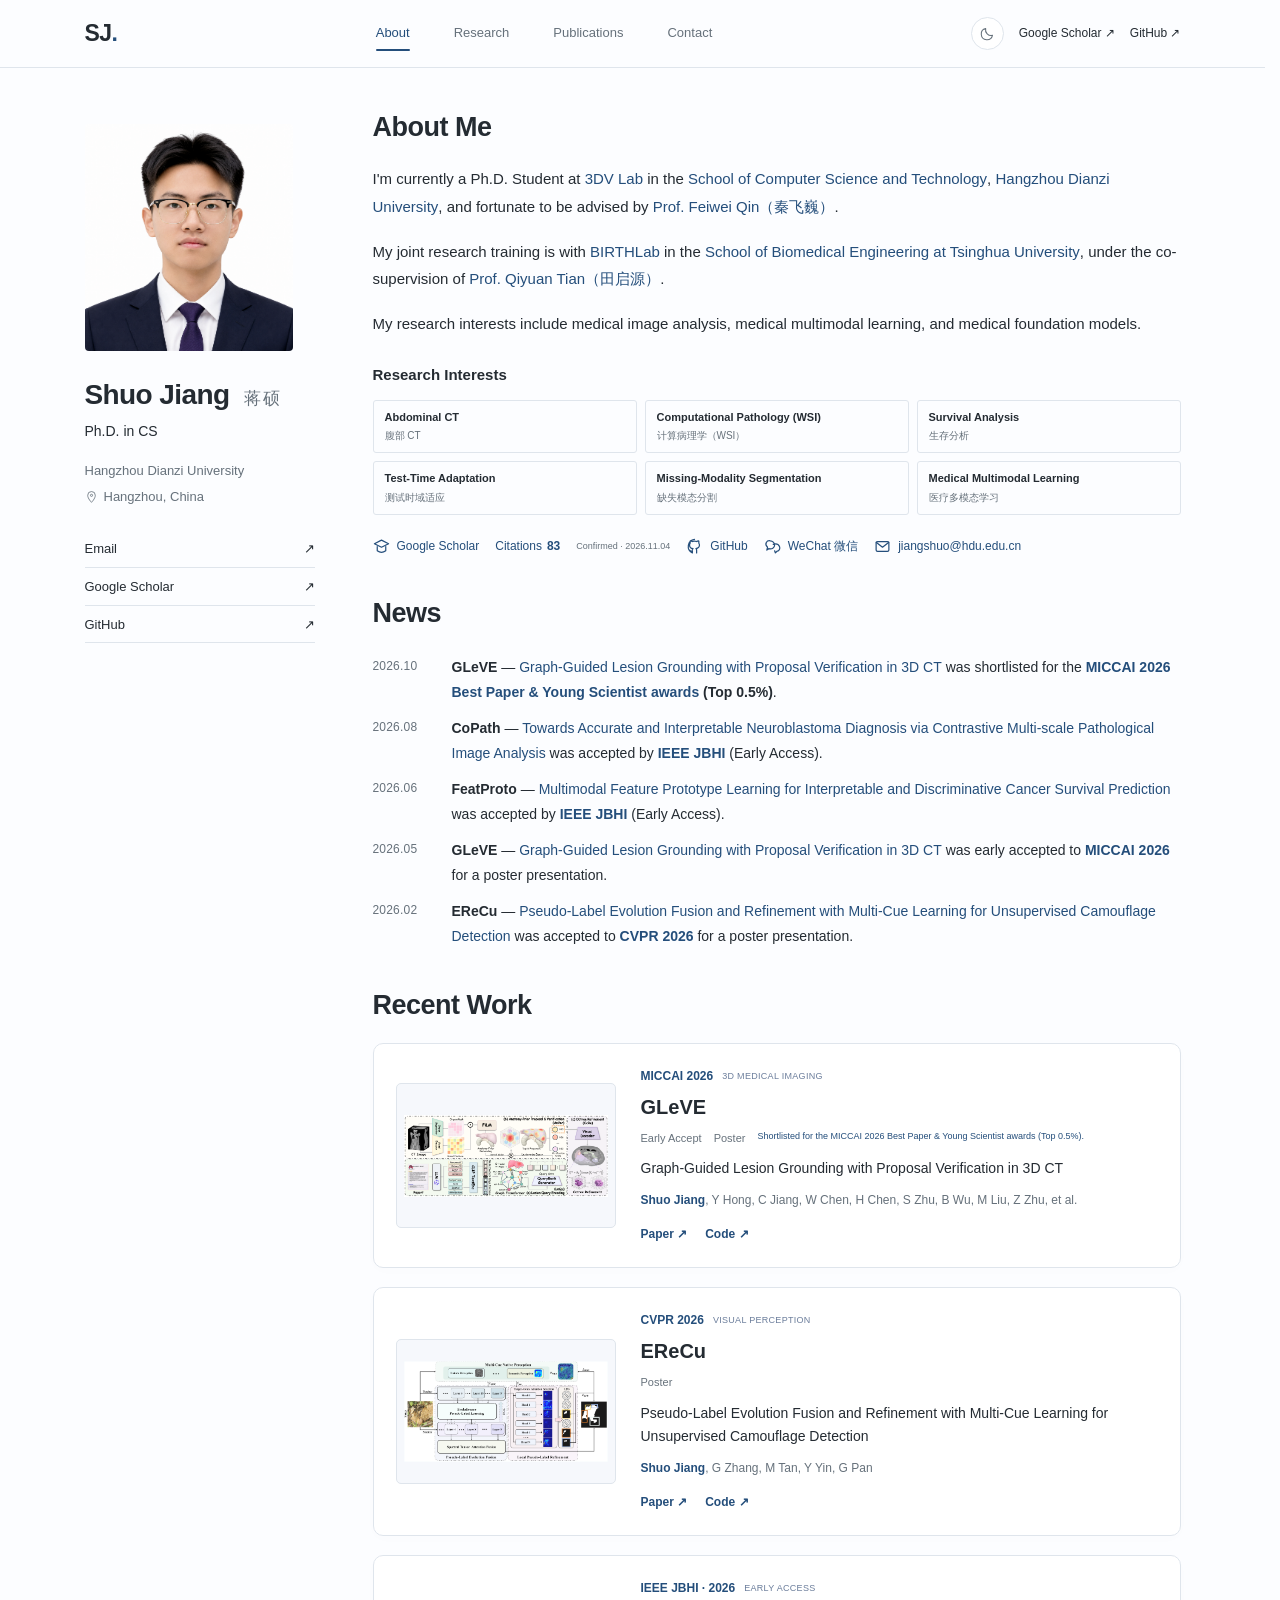
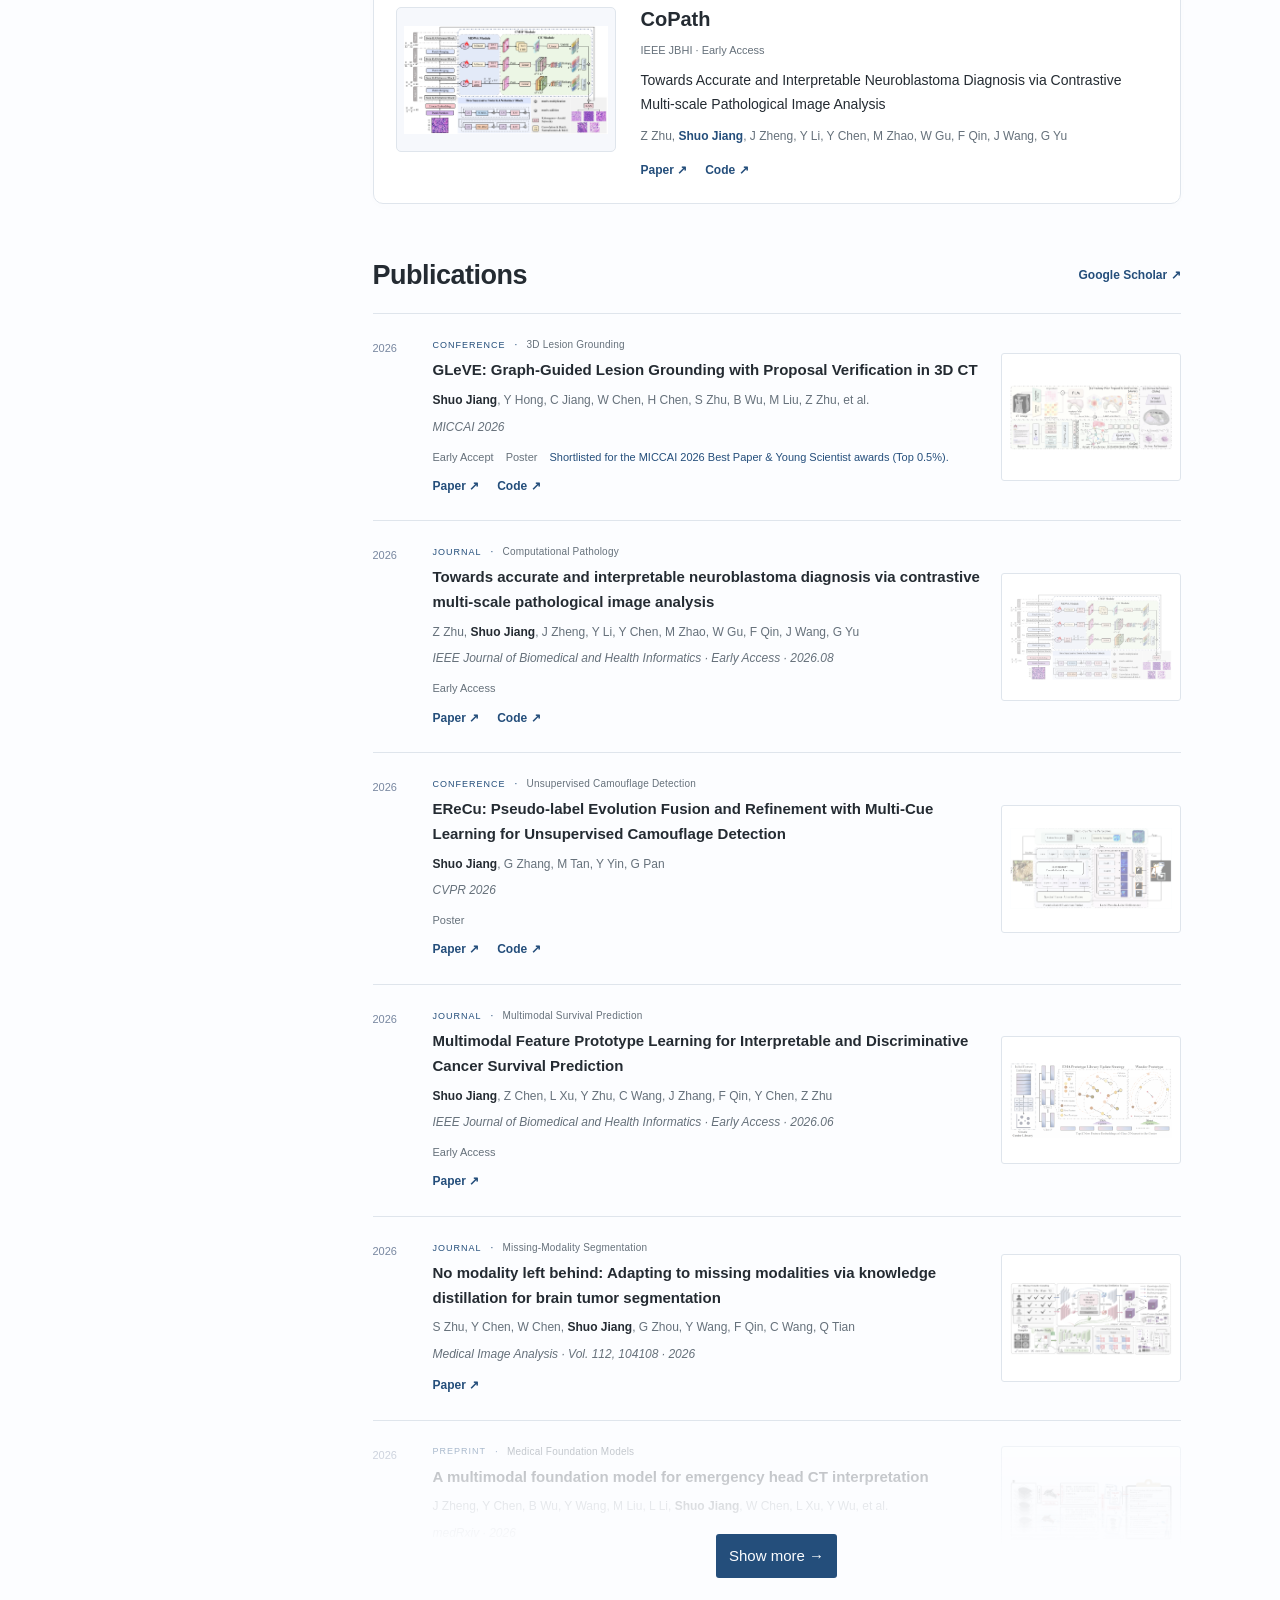
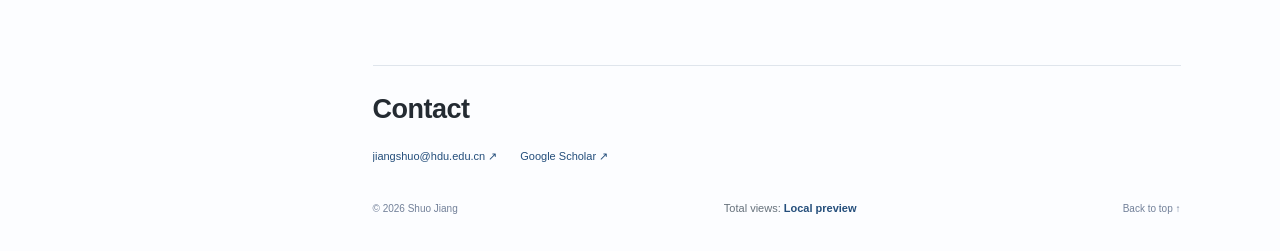
==== commit 7637b9ad: "Update manually confirmed citations to 83" ====
--- a/index.html
+++ b/index.html
@@ -6,7 +6,7 @@
 </script><link rel="preload" as="image" href="assets/portrait.png" fetchpriority="high"><script src="site-loader.js?v=20261026-goatcounter" defer></script></head>
 <body><div class="site-loader" role="region" aria-label="Preparing homepage"><div><div class="loader-mark">SJ<span>.</span></div><div class="loader-track" role="progressbar" aria-label="Loading images" aria-valuemin="0" aria-valuemax="100" aria-valuenow="0"><div class="loader-fill"></div></div><p class="loader-label" role="status">Preparing the page…</p><button class="loader-skip" type="button">Enter now →</button></div></div><a class="skip-link" href="#main">Skip to content</a><header class="header"><div class="nav-wrap"><a class="brand" href="#about" aria-label="Shuo Jiang home">SJ<span>.</span></a><nav aria-label="Main navigation"><a class="active" href="#about">About</a><a href="#research">Research</a><a href="publications.html">Publications</a><a href="#contact">Contact</a></nav><div class="nav-actions"><button class="theme-toggle" type="button" aria-label="Switch to dark mode" title="Switch to dark mode"><svg class="moon-icon" viewBox="0 0 24 24" aria-hidden="true"><path d="M20.2 14A8.5 8.5 0 0 1 10 3.8 8.5 8.5 0 1 0 20.2 14Z"/></svg><svg class="sun-icon" viewBox="0 0 24 24" aria-hidden="true"><circle cx="12" cy="12" r="4"/><path d="M12 2v2m0 16v2M2 12h2m16 0h2M5 5l1.5 1.5m11 11L19 19M5 19l1.5-1.5m11-11L19 5"/></svg></button><a class="nav-scholar" href="https://scholar.google.com/citations?user=-YuCzI0AAAAJ&hl=en" target="_blank" rel="noopener noreferrer">Google Scholar ↗</a><a class="nav-github" href="https://github.com/JSLiam94" target="_blank" rel="noopener noreferrer">GitHub ↗</a></div></div><div class="reading-progress" aria-hidden="true"><span></span></div></header>
 <div class="layout"><aside class="profile"><div class="portrait-frame"><img class="portrait" src="assets/portrait.png" alt="Portrait of Shuo Jiang" width="1122" height="1247"></div><h1>Shuo Jiang <span class="chinese-name" lang="zh-CN">蒋硕</span></h1><p class="profile-role">Ph.D. in CS</p><div class="profile-details"><p><a href="https://computer.hdu.edu.cn/main.htm" target="_blank" rel="noopener noreferrer">Hangzhou Dianzi University</a></p><p class="location"><svg viewBox="0 0 24 24" aria-hidden="true"><path d="M12 21s7-7 7-13a7 7 0 0 0-14 0c0 6 7 13 7 13Z"/><circle cx="12" cy="8" r="2"/></svg>Hangzhou, China</p></div><div class="profile-links"><a href="mailto:jiangshuo@hdu.edu.cn"><span>Email</span><span>↗</span></a><a href="https://scholar.google.com/citations?user=-YuCzI0AAAAJ&hl=en" target="_blank" rel="noopener noreferrer"><span>Google Scholar</span><span>↗</span></a><a href="https://github.com/JSLiam94" target="_blank" rel="noopener noreferrer"><span>GitHub</span><span>↗</span></a></div></aside>
-<main id="main"><section id="about" class="about"><h2>About Me</h2><p class="intro">I'm currently a Ph.D. Student at <a href="https://hdu-3dv.github.io/" target="_blank" rel="noopener noreferrer">3DV Lab</a> in the <a href="https://computer.hdu.edu.cn/main.htm" target="_blank" rel="noopener noreferrer">School of Computer Science and Technology</a>, <a href="https://www.hdu.edu.cn/" target="_blank" rel="noopener noreferrer">Hangzhou Dianzi University</a>, and fortunate to be advised by <a href="https://computer.hdu.edu.cn/2021/1217/c6770a140174/page.htm" target="_blank" rel="noopener noreferrer">Prof. Feiwei Qin（秦飞巍）</a>.</p><p>My joint research training is with <a href="https://birthlab.github.io/" target="_blank" rel="noopener noreferrer">BIRTHLab</a> in the <a href="https://bme.tsinghua.edu.cn/en/" target="_blank" rel="noopener noreferrer">School of Biomedical Engineering at Tsinghua University</a>, under the co-supervision of <a href="https://www.med.tsinghua.edu.cn/info/1143/2126.htm" target="_blank" rel="noopener noreferrer">Prof. Qiyuan Tian（田启源）</a>.</p><p class="research-summary">My research interests include medical image analysis, medical multimodal learning, and medical foundation models.</p><h3 class="interests-heading">Research Interests</h3><div class="research-directions" aria-label="Research directions"><div class="direction-card"><h3>Abdominal CT</h3><p lang="zh-CN">腹部 CT</p></div><div class="direction-card"><h3>Computational Pathology (WSI)</h3><p lang="zh-CN">计算病理学（WSI）</p></div><div class="direction-card"><h3>Survival Analysis</h3><p lang="zh-CN">生存分析</p></div><div class="direction-card"><h3>Test-Time Adaptation</h3><p lang="zh-CN">测试时域适应</p></div><div class="direction-card"><h3>Missing-Modality Segmentation</h3><p lang="zh-CN">缺失模态分割</p></div><div class="direction-card"><h3>Medical Multimodal Learning</h3><p lang="zh-CN">医疗多模态学习</p></div></div><div class="social-strip" aria-label="Academic and contact links"><a href="https://scholar.google.com/citations?user=-YuCzI0AAAAJ&hl=en" target="_blank" rel="noopener noreferrer"><svg viewBox="0 0 24 24" aria-hidden="true"><path d="M2 8l10-5 10 5-10 5-10-5zm4 4v6c4 3 8 3 12 0v-6"/></svg>Google Scholar</a><a class="citation-link" data-citation-updated="2026-10-26" href="https://scholar.google.com/citations?user=-YuCzI0AAAAJ&hl=en" target="_blank" rel="noopener noreferrer" title="Total citations confirmed October 2026">Citations <span id="citation-total">81</span></a><span class="citation-updated" id="citation-updated">Confirmed · 2026.10.26</span><a href="https://github.com/JSLiam94" target="_blank" rel="noopener noreferrer"><svg viewBox="0 0 24 24" aria-hidden="true"><path d="M12 2a10 10 0 0 0-3 19v-3c-3 1-4-1-4-1m10 4v-4c0-1-.3-2-1-2 3-.4 5-2 5-5 0-1-.4-2-1-3 .3-1 .3-2 0-3-2 0-3 1-3 1a10 10 0 0 0-6 0s-1-1-3-1c-.3 1-.3 2 0 3-1 1-1 2-1 3 0 3 2 5 5 5-.7.5-1 1-1 2"/></svg>GitHub</a><button class="wechat-link" type="button"><svg viewBox="0 0 24 24" aria-hidden="true"><path d="M15 10c0 4-4 6-8 5l-3 2 1-4C0 8 4 3 9 4c3 0 6 3 6 6zm-2-1c9-3 13 8 5 10l-2 2-1-3"/></svg>WeChat 微信</button><a href="mailto:jiangshuo@hdu.edu.cn"><svg viewBox="0 0 24 24" aria-hidden="true"><rect x="3" y="5" width="18" height="14" rx="2"/><path d="M3 6l9 7 9-7"/></svg>jiangshuo@hdu.edu.cn</a></div></section>
+<main id="main"><section id="about" class="about"><h2>About Me</h2><p class="intro">I'm currently a Ph.D. Student at <a href="https://hdu-3dv.github.io/" target="_blank" rel="noopener noreferrer">3DV Lab</a> in the <a href="https://computer.hdu.edu.cn/main.htm" target="_blank" rel="noopener noreferrer">School of Computer Science and Technology</a>, <a href="https://www.hdu.edu.cn/" target="_blank" rel="noopener noreferrer">Hangzhou Dianzi University</a>, and fortunate to be advised by <a href="https://computer.hdu.edu.cn/2021/1217/c6770a140174/page.htm" target="_blank" rel="noopener noreferrer">Prof. Feiwei Qin（秦飞巍）</a>.</p><p>My joint research training is with <a href="https://birthlab.github.io/" target="_blank" rel="noopener noreferrer">BIRTHLab</a> in the <a href="https://bme.tsinghua.edu.cn/en/" target="_blank" rel="noopener noreferrer">School of Biomedical Engineering at Tsinghua University</a>, under the co-supervision of <a href="https://www.med.tsinghua.edu.cn/info/1143/2126.htm" target="_blank" rel="noopener noreferrer">Prof. Qiyuan Tian（田启源）</a>.</p><p class="research-summary">My research interests include medical image analysis, medical multimodal learning, and medical foundation models.</p><h3 class="interests-heading">Research Interests</h3><div class="research-directions" aria-label="Research directions"><div class="direction-card"><h3>Abdominal CT</h3><p lang="zh-CN">腹部 CT</p></div><div class="direction-card"><h3>Computational Pathology (WSI)</h3><p lang="zh-CN">计算病理学（WSI）</p></div><div class="direction-card"><h3>Survival Analysis</h3><p lang="zh-CN">生存分析</p></div><div class="direction-card"><h3>Test-Time Adaptation</h3><p lang="zh-CN">测试时域适应</p></div><div class="direction-card"><h3>Missing-Modality Segmentation</h3><p lang="zh-CN">缺失模态分割</p></div><div class="direction-card"><h3>Medical Multimodal Learning</h3><p lang="zh-CN">医疗多模态学习</p></div></div><div class="social-strip" aria-label="Academic and contact links"><a href="https://scholar.google.com/citations?user=-YuCzI0AAAAJ&hl=en" target="_blank" rel="noopener noreferrer"><svg viewBox="0 0 24 24" aria-hidden="true"><path d="M2 8l10-5 10 5-10 5-10-5zm4 4v6c4 3 8 3 12 0v-6"/></svg>Google Scholar</a><a class="citation-link" data-citation-updated="2026-11-04" href="https://scholar.google.com/citations?user=-YuCzI0AAAAJ&hl=en" target="_blank" rel="noopener noreferrer" title="Total citations confirmed 2026.11.04">Citations <span id="citation-total">83</span></a><span class="citation-updated" id="citation-updated">Confirmed · 2026.11.04</span><a href="https://github.com/JSLiam94" target="_blank" rel="noopener noreferrer"><svg viewBox="0 0 24 24" aria-hidden="true"><path d="M12 2a10 10 0 0 0-3 19v-3c-3 1-4-1-4-1m10 4v-4c0-1-.3-2-1-2 3-.4 5-2 5-5 0-1-.4-2-1-3 .3-1 .3-2 0-3-2 0-3 1-3 1a10 10 0 0 0-6 0s-1-1-3-1c-.3 1-.3 2 0 3-1 1-1 2-1 3 0 3 2 5 5 5-.7.5-1 1-1 2"/></svg>GitHub</a><button class="wechat-link" type="button"><svg viewBox="0 0 24 24" aria-hidden="true"><path d="M15 10c0 4-4 6-8 5l-3 2 1-4C0 8 4 3 9 4c3 0 6 3 6 6zm-2-1c9-3 13 8 5 10l-2 2-1-3"/></svg>WeChat 微信</button><a href="mailto:jiangshuo@hdu.edu.cn"><svg viewBox="0 0 24 24" aria-hidden="true"><rect x="3" y="5" width="18" height="14" rx="2"/><path d="M3 6l9 7 9-7"/></svg>jiangshuo@hdu.edu.cn</a></div></section>
 <section class="news" aria-labelledby="updates-title"><div class="section-heading"><div><h2 id="updates-title">News</h2></div></div><div class="updates news-list">
 <div class="update"><time datetime="2026-10">2026.10</time><p><strong>GLeVE</strong> — <a href="https://papers.miccai.org/miccai-2026/paper/2407_paper.pdf" target="_blank" rel="noopener noreferrer">Graph-Guided Lesion Grounding with Proposal Verification in 3D CT</a> was shortlisted for the <span>MICCAI 2026 Best Paper &amp; Young Scientist awards</span> <strong>(Top 0.5%)</strong>.</p></div>
 <div class="update"><time datetime="2026-08">2026.08</time><p><strong>CoPath</strong> — <a href="https://arxiv.org/abs/2504.13754" target="_blank" rel="noopener noreferrer">Towards Accurate and Interpretable Neuroblastoma Diagnosis via Contrastive Multi-scale Pathological Image Analysis</a> was accepted by <span>IEEE JBHI</span> (Early Access).</p></div>
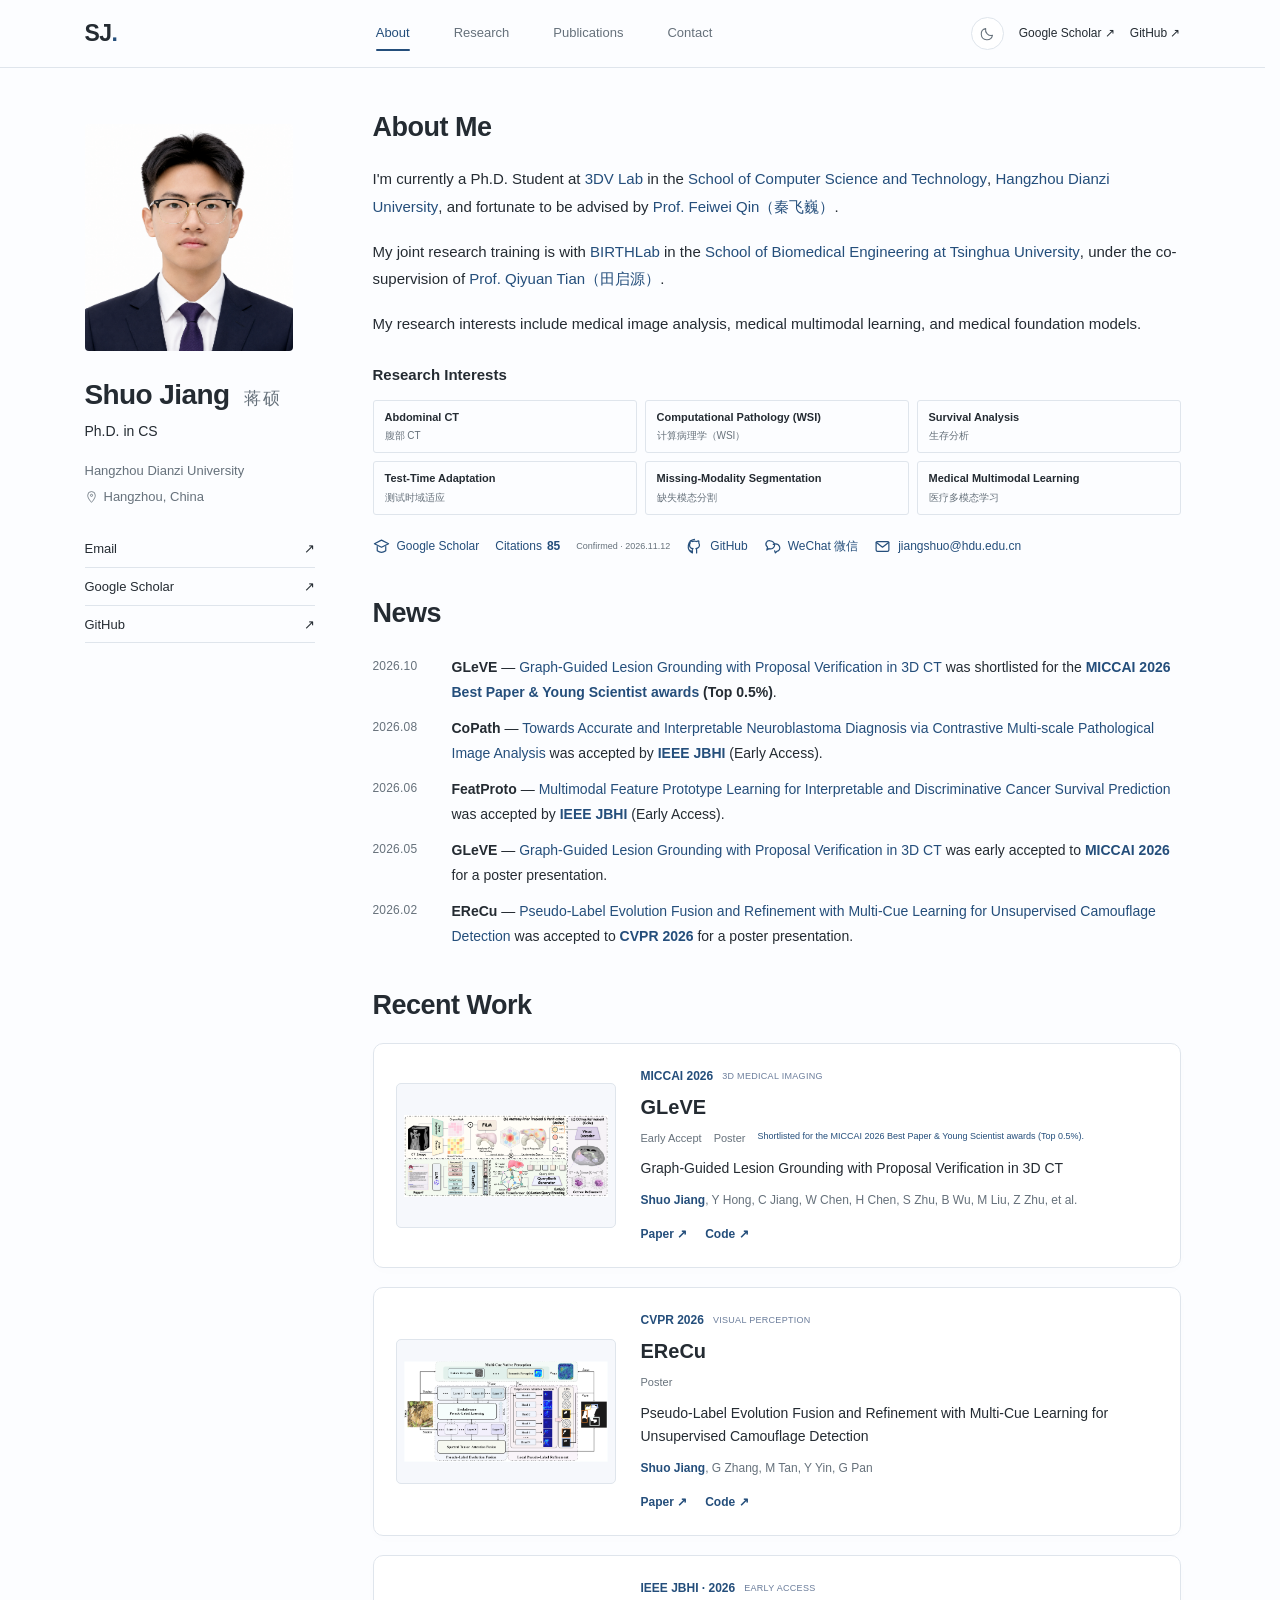
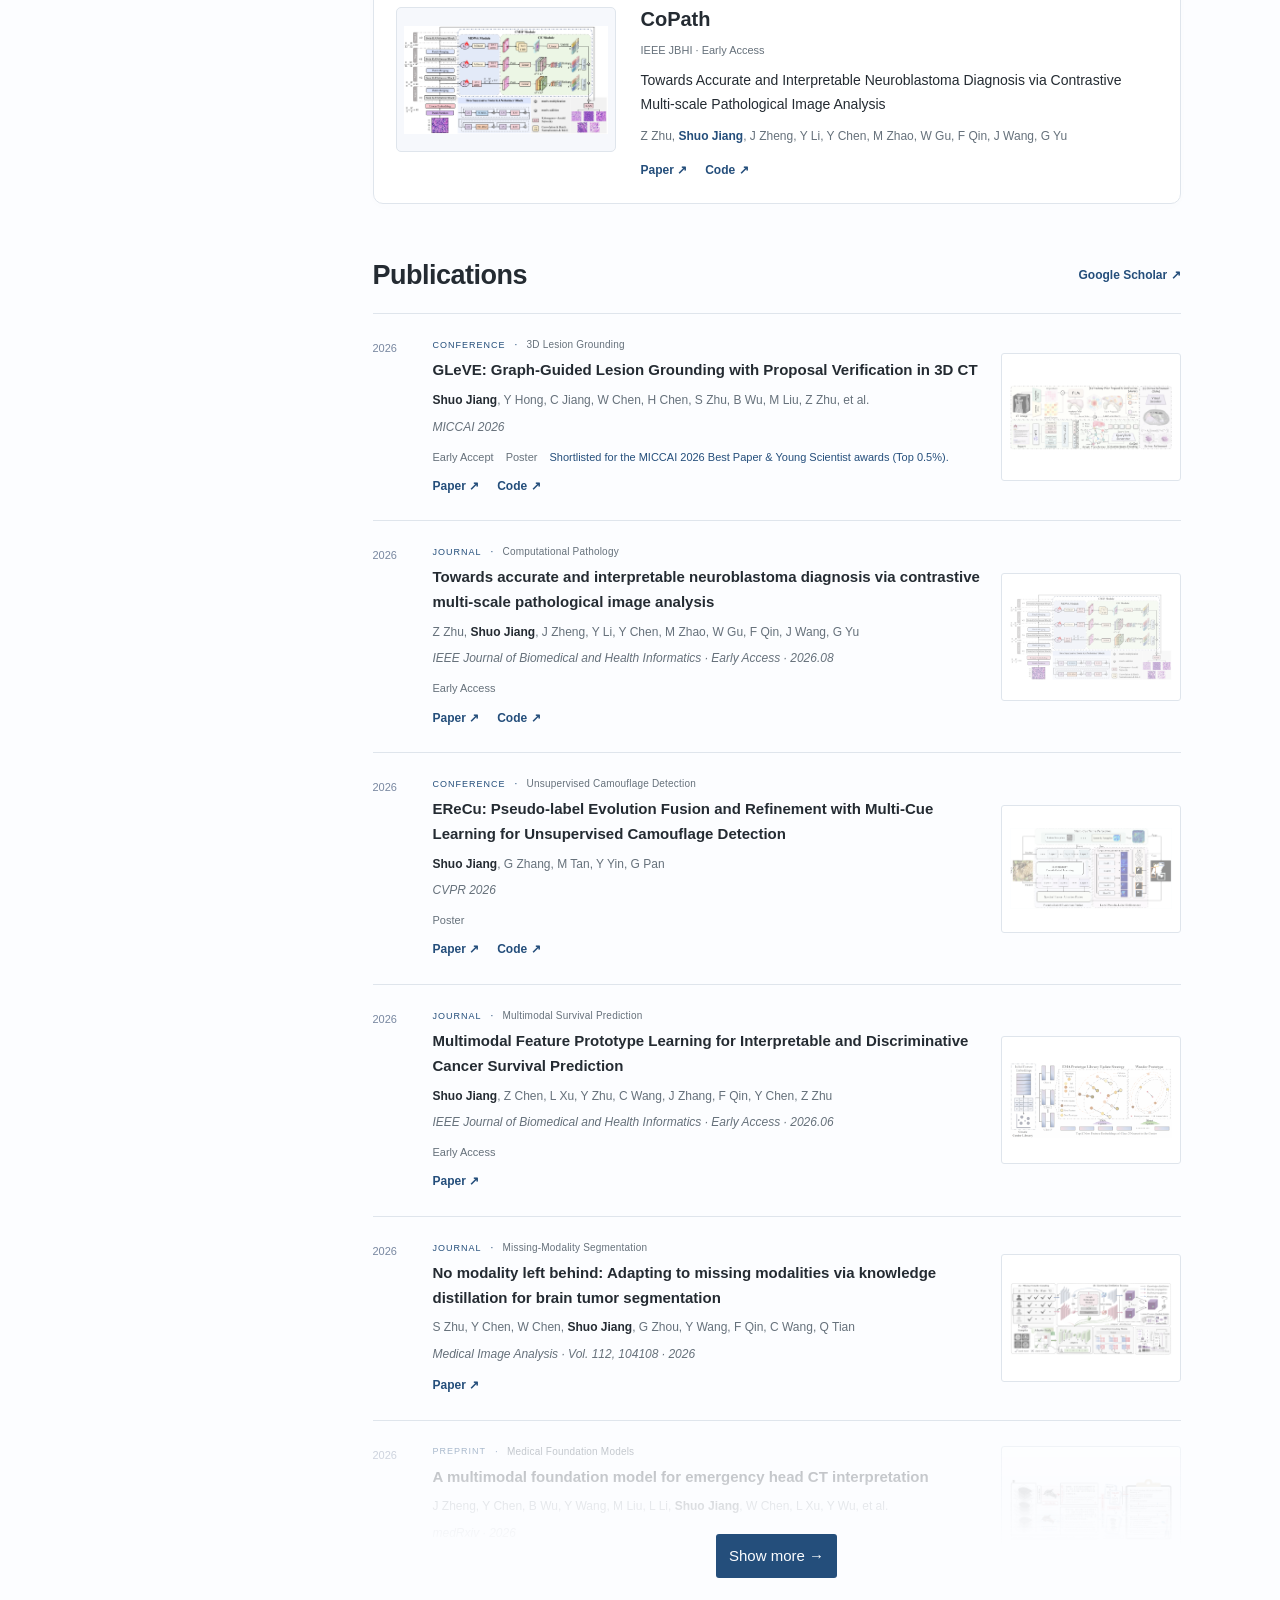
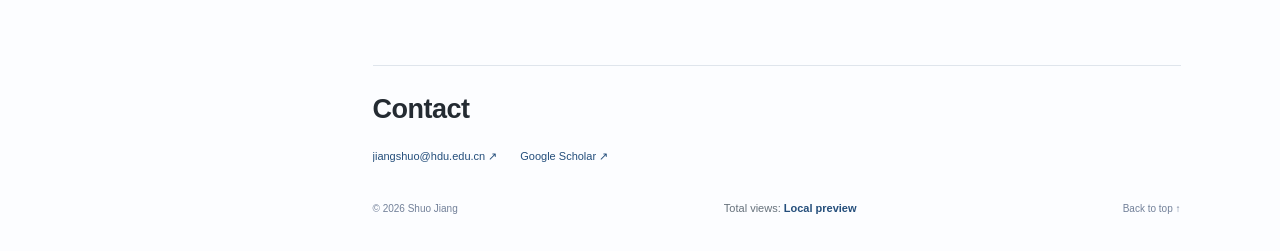
==== commit 660b04aa: "Update manually confirmed citations to 85" ====
--- a/index.html
+++ b/index.html
@@ -6,7 +6,7 @@
 </script><link rel="preload" as="image" href="assets/portrait.png" fetchpriority="high"><script src="site-loader.js?v=20261026-goatcounter" defer></script></head>
 <body><div class="site-loader" role="region" aria-label="Preparing homepage"><div><div class="loader-mark">SJ<span>.</span></div><div class="loader-track" role="progressbar" aria-label="Loading images" aria-valuemin="0" aria-valuemax="100" aria-valuenow="0"><div class="loader-fill"></div></div><p class="loader-label" role="status">Preparing the page…</p><button class="loader-skip" type="button">Enter now →</button></div></div><a class="skip-link" href="#main">Skip to content</a><header class="header"><div class="nav-wrap"><a class="brand" href="#about" aria-label="Shuo Jiang home">SJ<span>.</span></a><nav aria-label="Main navigation"><a class="active" href="#about">About</a><a href="#research">Research</a><a href="publications.html">Publications</a><a href="#contact">Contact</a></nav><div class="nav-actions"><button class="theme-toggle" type="button" aria-label="Switch to dark mode" title="Switch to dark mode"><svg class="moon-icon" viewBox="0 0 24 24" aria-hidden="true"><path d="M20.2 14A8.5 8.5 0 0 1 10 3.8 8.5 8.5 0 1 0 20.2 14Z"/></svg><svg class="sun-icon" viewBox="0 0 24 24" aria-hidden="true"><circle cx="12" cy="12" r="4"/><path d="M12 2v2m0 16v2M2 12h2m16 0h2M5 5l1.5 1.5m11 11L19 19M5 19l1.5-1.5m11-11L19 5"/></svg></button><a class="nav-scholar" href="https://scholar.google.com/citations?user=-YuCzI0AAAAJ&hl=en" target="_blank" rel="noopener noreferrer">Google Scholar ↗</a><a class="nav-github" href="https://github.com/JSLiam94" target="_blank" rel="noopener noreferrer">GitHub ↗</a></div></div><div class="reading-progress" aria-hidden="true"><span></span></div></header>
 <div class="layout"><aside class="profile"><div class="portrait-frame"><img class="portrait" src="assets/portrait.png" alt="Portrait of Shuo Jiang" width="1122" height="1247"></div><h1>Shuo Jiang <span class="chinese-name" lang="zh-CN">蒋硕</span></h1><p class="profile-role">Ph.D. in CS</p><div class="profile-details"><p><a href="https://computer.hdu.edu.cn/main.htm" target="_blank" rel="noopener noreferrer">Hangzhou Dianzi University</a></p><p class="location"><svg viewBox="0 0 24 24" aria-hidden="true"><path d="M12 21s7-7 7-13a7 7 0 0 0-14 0c0 6 7 13 7 13Z"/><circle cx="12" cy="8" r="2"/></svg>Hangzhou, China</p></div><div class="profile-links"><a href="mailto:jiangshuo@hdu.edu.cn"><span>Email</span><span>↗</span></a><a href="https://scholar.google.com/citations?user=-YuCzI0AAAAJ&hl=en" target="_blank" rel="noopener noreferrer"><span>Google Scholar</span><span>↗</span></a><a href="https://github.com/JSLiam94" target="_blank" rel="noopener noreferrer"><span>GitHub</span><span>↗</span></a></div></aside>
-<main id="main"><section id="about" class="about"><h2>About Me</h2><p class="intro">I'm currently a Ph.D. Student at <a href="https://hdu-3dv.github.io/" target="_blank" rel="noopener noreferrer">3DV Lab</a> in the <a href="https://computer.hdu.edu.cn/main.htm" target="_blank" rel="noopener noreferrer">School of Computer Science and Technology</a>, <a href="https://www.hdu.edu.cn/" target="_blank" rel="noopener noreferrer">Hangzhou Dianzi University</a>, and fortunate to be advised by <a href="https://computer.hdu.edu.cn/2021/1217/c6770a140174/page.htm" target="_blank" rel="noopener noreferrer">Prof. Feiwei Qin（秦飞巍）</a>.</p><p>My joint research training is with <a href="https://birthlab.github.io/" target="_blank" rel="noopener noreferrer">BIRTHLab</a> in the <a href="https://bme.tsinghua.edu.cn/en/" target="_blank" rel="noopener noreferrer">School of Biomedical Engineering at Tsinghua University</a>, under the co-supervision of <a href="https://www.med.tsinghua.edu.cn/info/1143/2126.htm" target="_blank" rel="noopener noreferrer">Prof. Qiyuan Tian（田启源）</a>.</p><p class="research-summary">My research interests include medical image analysis, medical multimodal learning, and medical foundation models.</p><h3 class="interests-heading">Research Interests</h3><div class="research-directions" aria-label="Research directions"><div class="direction-card"><h3>Abdominal CT</h3><p lang="zh-CN">腹部 CT</p></div><div class="direction-card"><h3>Computational Pathology (WSI)</h3><p lang="zh-CN">计算病理学（WSI）</p></div><div class="direction-card"><h3>Survival Analysis</h3><p lang="zh-CN">生存分析</p></div><div class="direction-card"><h3>Test-Time Adaptation</h3><p lang="zh-CN">测试时域适应</p></div><div class="direction-card"><h3>Missing-Modality Segmentation</h3><p lang="zh-CN">缺失模态分割</p></div><div class="direction-card"><h3>Medical Multimodal Learning</h3><p lang="zh-CN">医疗多模态学习</p></div></div><div class="social-strip" aria-label="Academic and contact links"><a href="https://scholar.google.com/citations?user=-YuCzI0AAAAJ&hl=en" target="_blank" rel="noopener noreferrer"><svg viewBox="0 0 24 24" aria-hidden="true"><path d="M2 8l10-5 10 5-10 5-10-5zm4 4v6c4 3 8 3 12 0v-6"/></svg>Google Scholar</a><a class="citation-link" data-citation-updated="2026-11-04" href="https://scholar.google.com/citations?user=-YuCzI0AAAAJ&hl=en" target="_blank" rel="noopener noreferrer" title="Total citations confirmed 2026.11.04">Citations <span id="citation-total">83</span></a><span class="citation-updated" id="citation-updated">Confirmed · 2026.11.04</span><a href="https://github.com/JSLiam94" target="_blank" rel="noopener noreferrer"><svg viewBox="0 0 24 24" aria-hidden="true"><path d="M12 2a10 10 0 0 0-3 19v-3c-3 1-4-1-4-1m10 4v-4c0-1-.3-2-1-2 3-.4 5-2 5-5 0-1-.4-2-1-3 .3-1 .3-2 0-3-2 0-3 1-3 1a10 10 0 0 0-6 0s-1-1-3-1c-.3 1-.3 2 0 3-1 1-1 2-1 3 0 3 2 5 5 5-.7.5-1 1-1 2"/></svg>GitHub</a><button class="wechat-link" type="button"><svg viewBox="0 0 24 24" aria-hidden="true"><path d="M15 10c0 4-4 6-8 5l-3 2 1-4C0 8 4 3 9 4c3 0 6 3 6 6zm-2-1c9-3 13 8 5 10l-2 2-1-3"/></svg>WeChat 微信</button><a href="mailto:jiangshuo@hdu.edu.cn"><svg viewBox="0 0 24 24" aria-hidden="true"><rect x="3" y="5" width="18" height="14" rx="2"/><path d="M3 6l9 7 9-7"/></svg>jiangshuo@hdu.edu.cn</a></div></section>
+<main id="main"><section id="about" class="about"><h2>About Me</h2><p class="intro">I'm currently a Ph.D. Student at <a href="https://hdu-3dv.github.io/" target="_blank" rel="noopener noreferrer">3DV Lab</a> in the <a href="https://computer.hdu.edu.cn/main.htm" target="_blank" rel="noopener noreferrer">School of Computer Science and Technology</a>, <a href="https://www.hdu.edu.cn/" target="_blank" rel="noopener noreferrer">Hangzhou Dianzi University</a>, and fortunate to be advised by <a href="https://computer.hdu.edu.cn/2021/1217/c6770a140174/page.htm" target="_blank" rel="noopener noreferrer">Prof. Feiwei Qin（秦飞巍）</a>.</p><p>My joint research training is with <a href="https://birthlab.github.io/" target="_blank" rel="noopener noreferrer">BIRTHLab</a> in the <a href="https://bme.tsinghua.edu.cn/en/" target="_blank" rel="noopener noreferrer">School of Biomedical Engineering at Tsinghua University</a>, under the co-supervision of <a href="https://www.med.tsinghua.edu.cn/info/1143/2126.htm" target="_blank" rel="noopener noreferrer">Prof. Qiyuan Tian（田启源）</a>.</p><p class="research-summary">My research interests include medical image analysis, medical multimodal learning, and medical foundation models.</p><h3 class="interests-heading">Research Interests</h3><div class="research-directions" aria-label="Research directions"><div class="direction-card"><h3>Abdominal CT</h3><p lang="zh-CN">腹部 CT</p></div><div class="direction-card"><h3>Computational Pathology (WSI)</h3><p lang="zh-CN">计算病理学（WSI）</p></div><div class="direction-card"><h3>Survival Analysis</h3><p lang="zh-CN">生存分析</p></div><div class="direction-card"><h3>Test-Time Adaptation</h3><p lang="zh-CN">测试时域适应</p></div><div class="direction-card"><h3>Missing-Modality Segmentation</h3><p lang="zh-CN">缺失模态分割</p></div><div class="direction-card"><h3>Medical Multimodal Learning</h3><p lang="zh-CN">医疗多模态学习</p></div></div><div class="social-strip" aria-label="Academic and contact links"><a href="https://scholar.google.com/citations?user=-YuCzI0AAAAJ&hl=en" target="_blank" rel="noopener noreferrer"><svg viewBox="0 0 24 24" aria-hidden="true"><path d="M2 8l10-5 10 5-10 5-10-5zm4 4v6c4 3 8 3 12 0v-6"/></svg>Google Scholar</a><a class="citation-link" data-citation-updated="2026-11-12" href="https://scholar.google.com/citations?user=-YuCzI0AAAAJ&hl=en" target="_blank" rel="noopener noreferrer" title="Total citations confirmed 2026.11.12">Citations <span id="citation-total">85</span></a><span class="citation-updated" id="citation-updated">Confirmed · 2026.11.12</span><a href="https://github.com/JSLiam94" target="_blank" rel="noopener noreferrer"><svg viewBox="0 0 24 24" aria-hidden="true"><path d="M12 2a10 10 0 0 0-3 19v-3c-3 1-4-1-4-1m10 4v-4c0-1-.3-2-1-2 3-.4 5-2 5-5 0-1-.4-2-1-3 .3-1 .3-2 0-3-2 0-3 1-3 1a10 10 0 0 0-6 0s-1-1-3-1c-.3 1-.3 2 0 3-1 1-1 2-1 3 0 3 2 5 5 5-.7.5-1 1-1 2"/></svg>GitHub</a><button class="wechat-link" type="button"><svg viewBox="0 0 24 24" aria-hidden="true"><path d="M15 10c0 4-4 6-8 5l-3 2 1-4C0 8 4 3 9 4c3 0 6 3 6 6zm-2-1c9-3 13 8 5 10l-2 2-1-3"/></svg>WeChat 微信</button><a href="mailto:jiangshuo@hdu.edu.cn"><svg viewBox="0 0 24 24" aria-hidden="true"><rect x="3" y="5" width="18" height="14" rx="2"/><path d="M3 6l9 7 9-7"/></svg>jiangshuo@hdu.edu.cn</a></div></section>
 <section class="news" aria-labelledby="updates-title"><div class="section-heading"><div><h2 id="updates-title">News</h2></div></div><div class="updates news-list">
 <div class="update"><time datetime="2026-10">2026.10</time><p><strong>GLeVE</strong> — <a href="https://papers.miccai.org/miccai-2026/paper/2407_paper.pdf" target="_blank" rel="noopener noreferrer">Graph-Guided Lesion Grounding with Proposal Verification in 3D CT</a> was shortlisted for the <span>MICCAI 2026 Best Paper &amp; Young Scientist awards</span> <strong>(Top 0.5%)</strong>.</p></div>
 <div class="update"><time datetime="2026-08">2026.08</time><p><strong>CoPath</strong> — <a href="https://arxiv.org/abs/2504.13754" target="_blank" rel="noopener noreferrer">Towards Accurate and Interpretable Neuroblastoma Diagnosis via Contrastive Multi-scale Pathological Image Analysis</a> was accepted by <span>IEEE JBHI</span> (Early Access).</p></div>
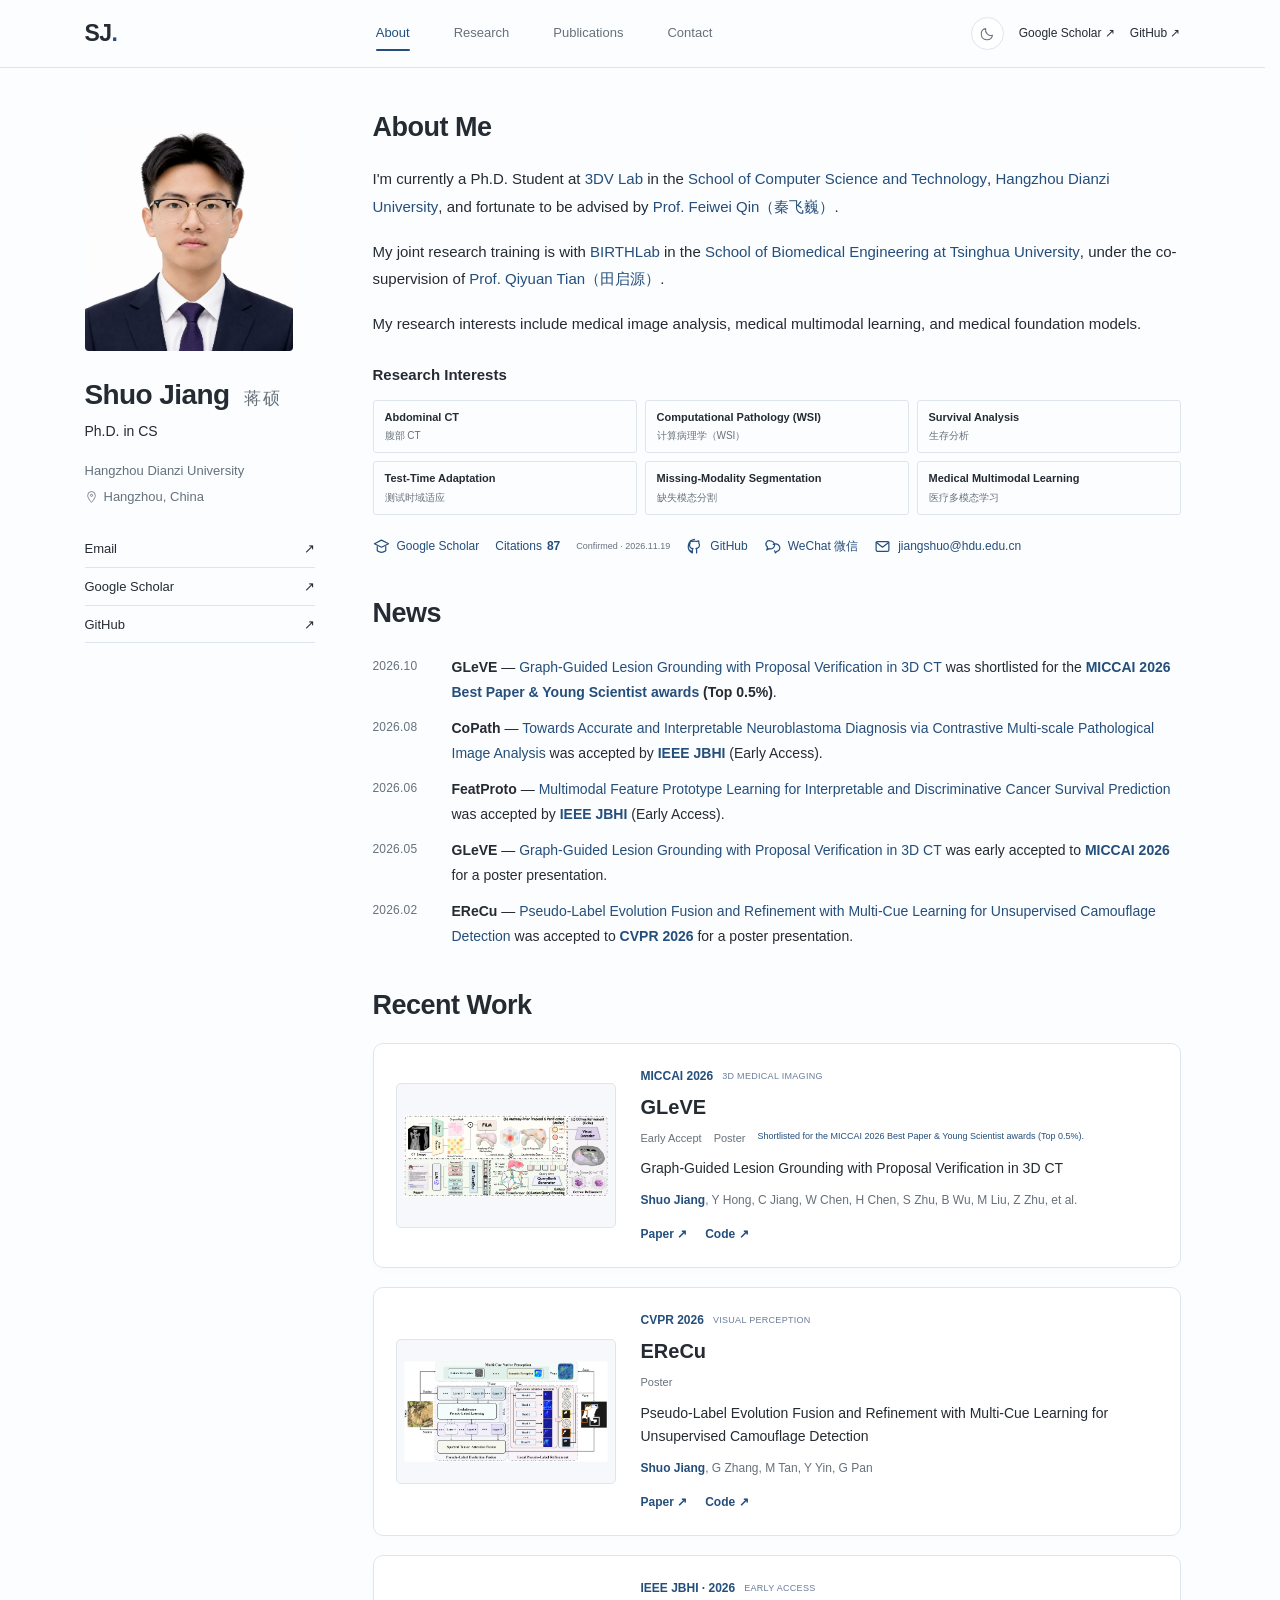
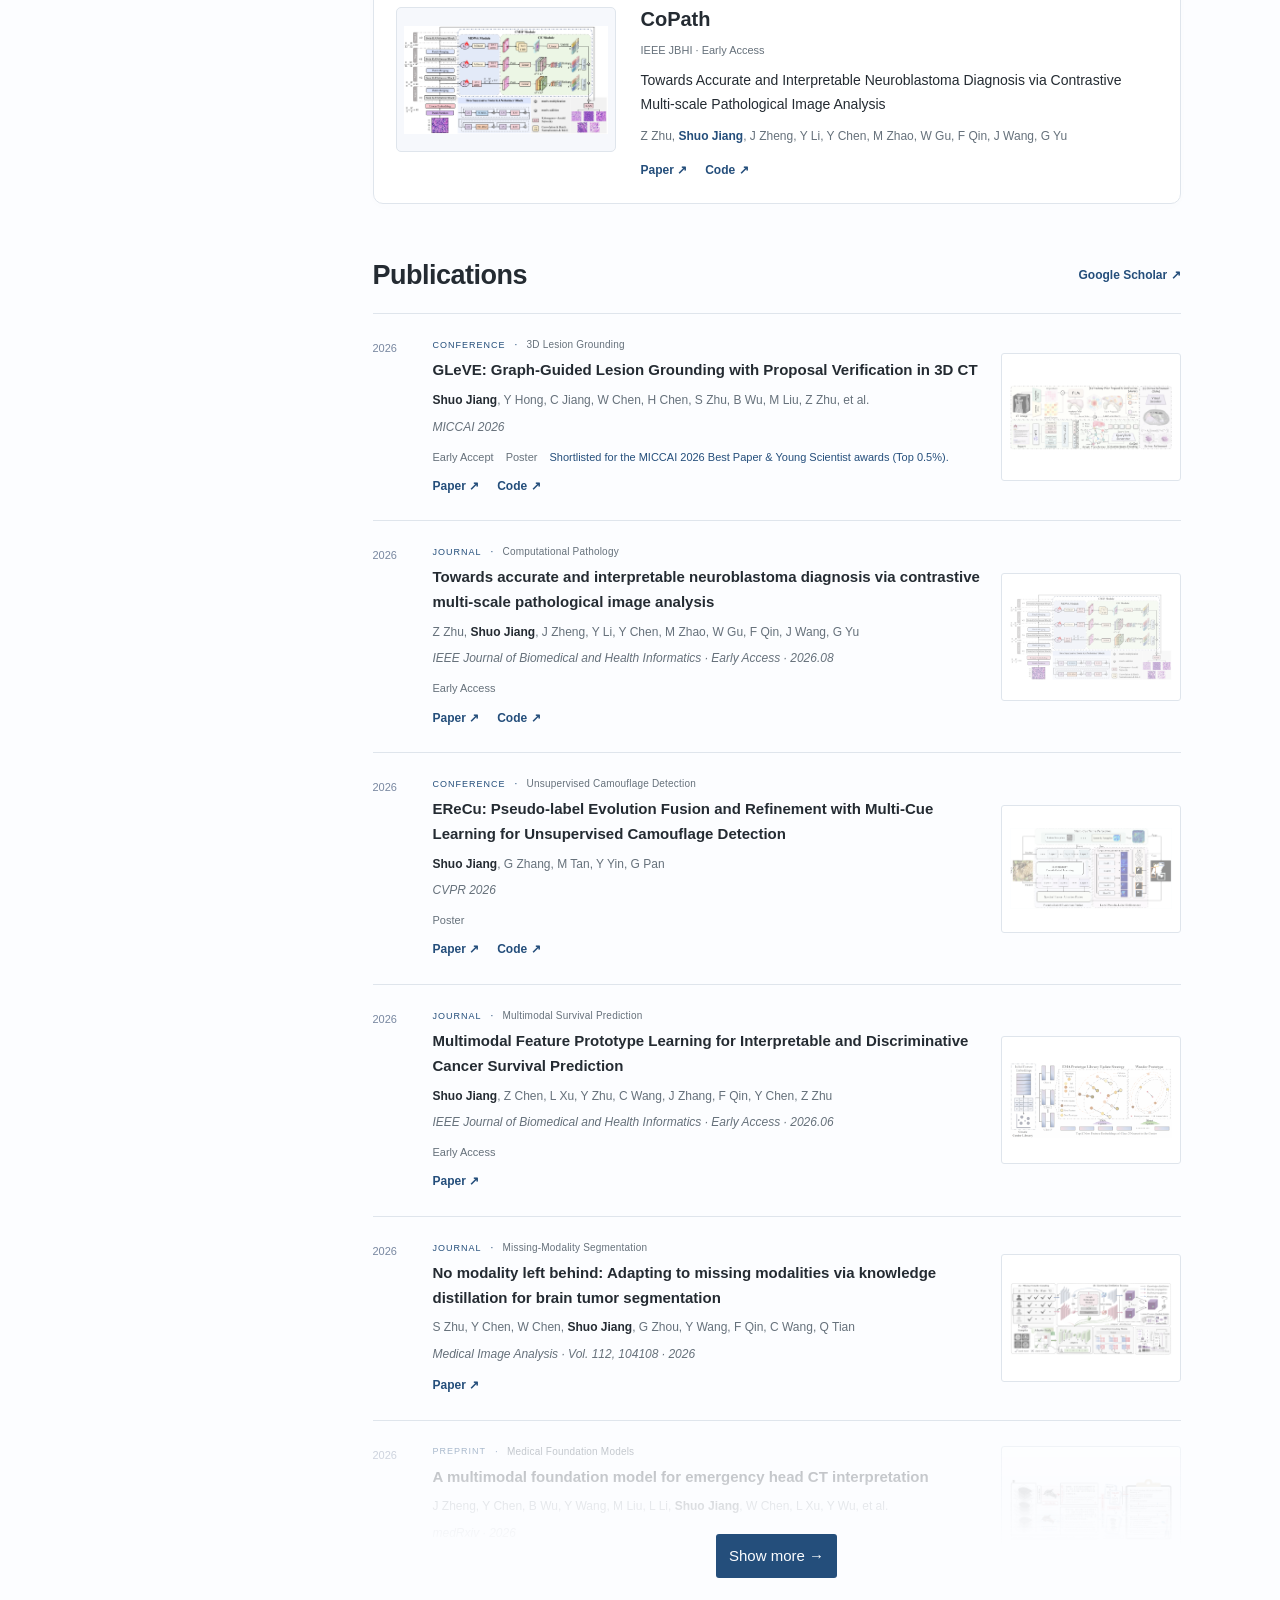
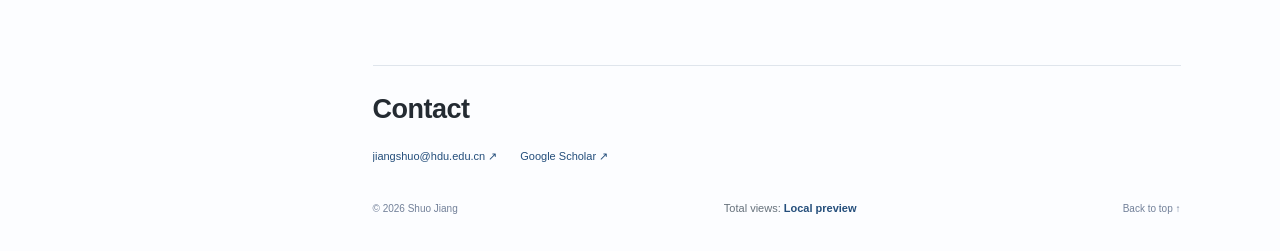
==== commit daaa93c6: "Update manually confirmed citations to 87" ====
--- a/index.html
+++ b/index.html
@@ -6,7 +6,7 @@
 </script><link rel="preload" as="image" href="assets/portrait.png" fetchpriority="high"><script src="site-loader.js?v=20261026-goatcounter" defer></script></head>
 <body><div class="site-loader" role="region" aria-label="Preparing homepage"><div><div class="loader-mark">SJ<span>.</span></div><div class="loader-track" role="progressbar" aria-label="Loading images" aria-valuemin="0" aria-valuemax="100" aria-valuenow="0"><div class="loader-fill"></div></div><p class="loader-label" role="status">Preparing the page…</p><button class="loader-skip" type="button">Enter now →</button></div></div><a class="skip-link" href="#main">Skip to content</a><header class="header"><div class="nav-wrap"><a class="brand" href="#about" aria-label="Shuo Jiang home">SJ<span>.</span></a><nav aria-label="Main navigation"><a class="active" href="#about">About</a><a href="#research">Research</a><a href="publications.html">Publications</a><a href="#contact">Contact</a></nav><div class="nav-actions"><button class="theme-toggle" type="button" aria-label="Switch to dark mode" title="Switch to dark mode"><svg class="moon-icon" viewBox="0 0 24 24" aria-hidden="true"><path d="M20.2 14A8.5 8.5 0 0 1 10 3.8 8.5 8.5 0 1 0 20.2 14Z"/></svg><svg class="sun-icon" viewBox="0 0 24 24" aria-hidden="true"><circle cx="12" cy="12" r="4"/><path d="M12 2v2m0 16v2M2 12h2m16 0h2M5 5l1.5 1.5m11 11L19 19M5 19l1.5-1.5m11-11L19 5"/></svg></button><a class="nav-scholar" href="https://scholar.google.com/citations?user=-YuCzI0AAAAJ&hl=en" target="_blank" rel="noopener noreferrer">Google Scholar ↗</a><a class="nav-github" href="https://github.com/JSLiam94" target="_blank" rel="noopener noreferrer">GitHub ↗</a></div></div><div class="reading-progress" aria-hidden="true"><span></span></div></header>
 <div class="layout"><aside class="profile"><div class="portrait-frame"><img class="portrait" src="assets/portrait.png" alt="Portrait of Shuo Jiang" width="1122" height="1247"></div><h1>Shuo Jiang <span class="chinese-name" lang="zh-CN">蒋硕</span></h1><p class="profile-role">Ph.D. in CS</p><div class="profile-details"><p><a href="https://computer.hdu.edu.cn/main.htm" target="_blank" rel="noopener noreferrer">Hangzhou Dianzi University</a></p><p class="location"><svg viewBox="0 0 24 24" aria-hidden="true"><path d="M12 21s7-7 7-13a7 7 0 0 0-14 0c0 6 7 13 7 13Z"/><circle cx="12" cy="8" r="2"/></svg>Hangzhou, China</p></div><div class="profile-links"><a href="mailto:jiangshuo@hdu.edu.cn"><span>Email</span><span>↗</span></a><a href="https://scholar.google.com/citations?user=-YuCzI0AAAAJ&hl=en" target="_blank" rel="noopener noreferrer"><span>Google Scholar</span><span>↗</span></a><a href="https://github.com/JSLiam94" target="_blank" rel="noopener noreferrer"><span>GitHub</span><span>↗</span></a></div></aside>
-<main id="main"><section id="about" class="about"><h2>About Me</h2><p class="intro">I'm currently a Ph.D. Student at <a href="https://hdu-3dv.github.io/" target="_blank" rel="noopener noreferrer">3DV Lab</a> in the <a href="https://computer.hdu.edu.cn/main.htm" target="_blank" rel="noopener noreferrer">School of Computer Science and Technology</a>, <a href="https://www.hdu.edu.cn/" target="_blank" rel="noopener noreferrer">Hangzhou Dianzi University</a>, and fortunate to be advised by <a href="https://computer.hdu.edu.cn/2021/1217/c6770a140174/page.htm" target="_blank" rel="noopener noreferrer">Prof. Feiwei Qin（秦飞巍）</a>.</p><p>My joint research training is with <a href="https://birthlab.github.io/" target="_blank" rel="noopener noreferrer">BIRTHLab</a> in the <a href="https://bme.tsinghua.edu.cn/en/" target="_blank" rel="noopener noreferrer">School of Biomedical Engineering at Tsinghua University</a>, under the co-supervision of <a href="https://www.med.tsinghua.edu.cn/info/1143/2126.htm" target="_blank" rel="noopener noreferrer">Prof. Qiyuan Tian（田启源）</a>.</p><p class="research-summary">My research interests include medical image analysis, medical multimodal learning, and medical foundation models.</p><h3 class="interests-heading">Research Interests</h3><div class="research-directions" aria-label="Research directions"><div class="direction-card"><h3>Abdominal CT</h3><p lang="zh-CN">腹部 CT</p></div><div class="direction-card"><h3>Computational Pathology (WSI)</h3><p lang="zh-CN">计算病理学（WSI）</p></div><div class="direction-card"><h3>Survival Analysis</h3><p lang="zh-CN">生存分析</p></div><div class="direction-card"><h3>Test-Time Adaptation</h3><p lang="zh-CN">测试时域适应</p></div><div class="direction-card"><h3>Missing-Modality Segmentation</h3><p lang="zh-CN">缺失模态分割</p></div><div class="direction-card"><h3>Medical Multimodal Learning</h3><p lang="zh-CN">医疗多模态学习</p></div></div><div class="social-strip" aria-label="Academic and contact links"><a href="https://scholar.google.com/citations?user=-YuCzI0AAAAJ&hl=en" target="_blank" rel="noopener noreferrer"><svg viewBox="0 0 24 24" aria-hidden="true"><path d="M2 8l10-5 10 5-10 5-10-5zm4 4v6c4 3 8 3 12 0v-6"/></svg>Google Scholar</a><a class="citation-link" data-citation-updated="2026-11-12" href="https://scholar.google.com/citations?user=-YuCzI0AAAAJ&hl=en" target="_blank" rel="noopener noreferrer" title="Total citations confirmed 2026.11.12">Citations <span id="citation-total">85</span></a><span class="citation-updated" id="citation-updated">Confirmed · 2026.11.12</span><a href="https://github.com/JSLiam94" target="_blank" rel="noopener noreferrer"><svg viewBox="0 0 24 24" aria-hidden="true"><path d="M12 2a10 10 0 0 0-3 19v-3c-3 1-4-1-4-1m10 4v-4c0-1-.3-2-1-2 3-.4 5-2 5-5 0-1-.4-2-1-3 .3-1 .3-2 0-3-2 0-3 1-3 1a10 10 0 0 0-6 0s-1-1-3-1c-.3 1-.3 2 0 3-1 1-1 2-1 3 0 3 2 5 5 5-.7.5-1 1-1 2"/></svg>GitHub</a><button class="wechat-link" type="button"><svg viewBox="0 0 24 24" aria-hidden="true"><path d="M15 10c0 4-4 6-8 5l-3 2 1-4C0 8 4 3 9 4c3 0 6 3 6 6zm-2-1c9-3 13 8 5 10l-2 2-1-3"/></svg>WeChat 微信</button><a href="mailto:jiangshuo@hdu.edu.cn"><svg viewBox="0 0 24 24" aria-hidden="true"><rect x="3" y="5" width="18" height="14" rx="2"/><path d="M3 6l9 7 9-7"/></svg>jiangshuo@hdu.edu.cn</a></div></section>
+<main id="main"><section id="about" class="about"><h2>About Me</h2><p class="intro">I'm currently a Ph.D. Student at <a href="https://hdu-3dv.github.io/" target="_blank" rel="noopener noreferrer">3DV Lab</a> in the <a href="https://computer.hdu.edu.cn/main.htm" target="_blank" rel="noopener noreferrer">School of Computer Science and Technology</a>, <a href="https://www.hdu.edu.cn/" target="_blank" rel="noopener noreferrer">Hangzhou Dianzi University</a>, and fortunate to be advised by <a href="https://computer.hdu.edu.cn/2021/1217/c6770a140174/page.htm" target="_blank" rel="noopener noreferrer">Prof. Feiwei Qin（秦飞巍）</a>.</p><p>My joint research training is with <a href="https://birthlab.github.io/" target="_blank" rel="noopener noreferrer">BIRTHLab</a> in the <a href="https://bme.tsinghua.edu.cn/en/" target="_blank" rel="noopener noreferrer">School of Biomedical Engineering at Tsinghua University</a>, under the co-supervision of <a href="https://www.med.tsinghua.edu.cn/info/1143/2126.htm" target="_blank" rel="noopener noreferrer">Prof. Qiyuan Tian（田启源）</a>.</p><p class="research-summary">My research interests include medical image analysis, medical multimodal learning, and medical foundation models.</p><h3 class="interests-heading">Research Interests</h3><div class="research-directions" aria-label="Research directions"><div class="direction-card"><h3>Abdominal CT</h3><p lang="zh-CN">腹部 CT</p></div><div class="direction-card"><h3>Computational Pathology (WSI)</h3><p lang="zh-CN">计算病理学（WSI）</p></div><div class="direction-card"><h3>Survival Analysis</h3><p lang="zh-CN">生存分析</p></div><div class="direction-card"><h3>Test-Time Adaptation</h3><p lang="zh-CN">测试时域适应</p></div><div class="direction-card"><h3>Missing-Modality Segmentation</h3><p lang="zh-CN">缺失模态分割</p></div><div class="direction-card"><h3>Medical Multimodal Learning</h3><p lang="zh-CN">医疗多模态学习</p></div></div><div class="social-strip" aria-label="Academic and contact links"><a href="https://scholar.google.com/citations?user=-YuCzI0AAAAJ&hl=en" target="_blank" rel="noopener noreferrer"><svg viewBox="0 0 24 24" aria-hidden="true"><path d="M2 8l10-5 10 5-10 5-10-5zm4 4v6c4 3 8 3 12 0v-6"/></svg>Google Scholar</a><a class="citation-link" data-citation-updated="2026-11-19" href="https://scholar.google.com/citations?user=-YuCzI0AAAAJ&hl=en" target="_blank" rel="noopener noreferrer" title="Total citations confirmed 2026.11.19">Citations <span id="citation-total">87</span></a><span class="citation-updated" id="citation-updated">Confirmed · 2026.11.19</span><a href="https://github.com/JSLiam94" target="_blank" rel="noopener noreferrer"><svg viewBox="0 0 24 24" aria-hidden="true"><path d="M12 2a10 10 0 0 0-3 19v-3c-3 1-4-1-4-1m10 4v-4c0-1-.3-2-1-2 3-.4 5-2 5-5 0-1-.4-2-1-3 .3-1 .3-2 0-3-2 0-3 1-3 1a10 10 0 0 0-6 0s-1-1-3-1c-.3 1-.3 2 0 3-1 1-1 2-1 3 0 3 2 5 5 5-.7.5-1 1-1 2"/></svg>GitHub</a><button class="wechat-link" type="button"><svg viewBox="0 0 24 24" aria-hidden="true"><path d="M15 10c0 4-4 6-8 5l-3 2 1-4C0 8 4 3 9 4c3 0 6 3 6 6zm-2-1c9-3 13 8 5 10l-2 2-1-3"/></svg>WeChat 微信</button><a href="mailto:jiangshuo@hdu.edu.cn"><svg viewBox="0 0 24 24" aria-hidden="true"><rect x="3" y="5" width="18" height="14" rx="2"/><path d="M3 6l9 7 9-7"/></svg>jiangshuo@hdu.edu.cn</a></div></section>
 <section class="news" aria-labelledby="updates-title"><div class="section-heading"><div><h2 id="updates-title">News</h2></div></div><div class="updates news-list">
 <div class="update"><time datetime="2026-10">2026.10</time><p><strong>GLeVE</strong> — <a href="https://papers.miccai.org/miccai-2026/paper/2407_paper.pdf" target="_blank" rel="noopener noreferrer">Graph-Guided Lesion Grounding with Proposal Verification in 3D CT</a> was shortlisted for the <span>MICCAI 2026 Best Paper &amp; Young Scientist awards</span> <strong>(Top 0.5%)</strong>.</p></div>
 <div class="update"><time datetime="2026-08">2026.08</time><p><strong>CoPath</strong> — <a href="https://arxiv.org/abs/2504.13754" target="_blank" rel="noopener noreferrer">Towards Accurate and Interpretable Neuroblastoma Diagnosis via Contrastive Multi-scale Pathological Image Analysis</a> was accepted by <span>IEEE JBHI</span> (Early Access).</p></div>
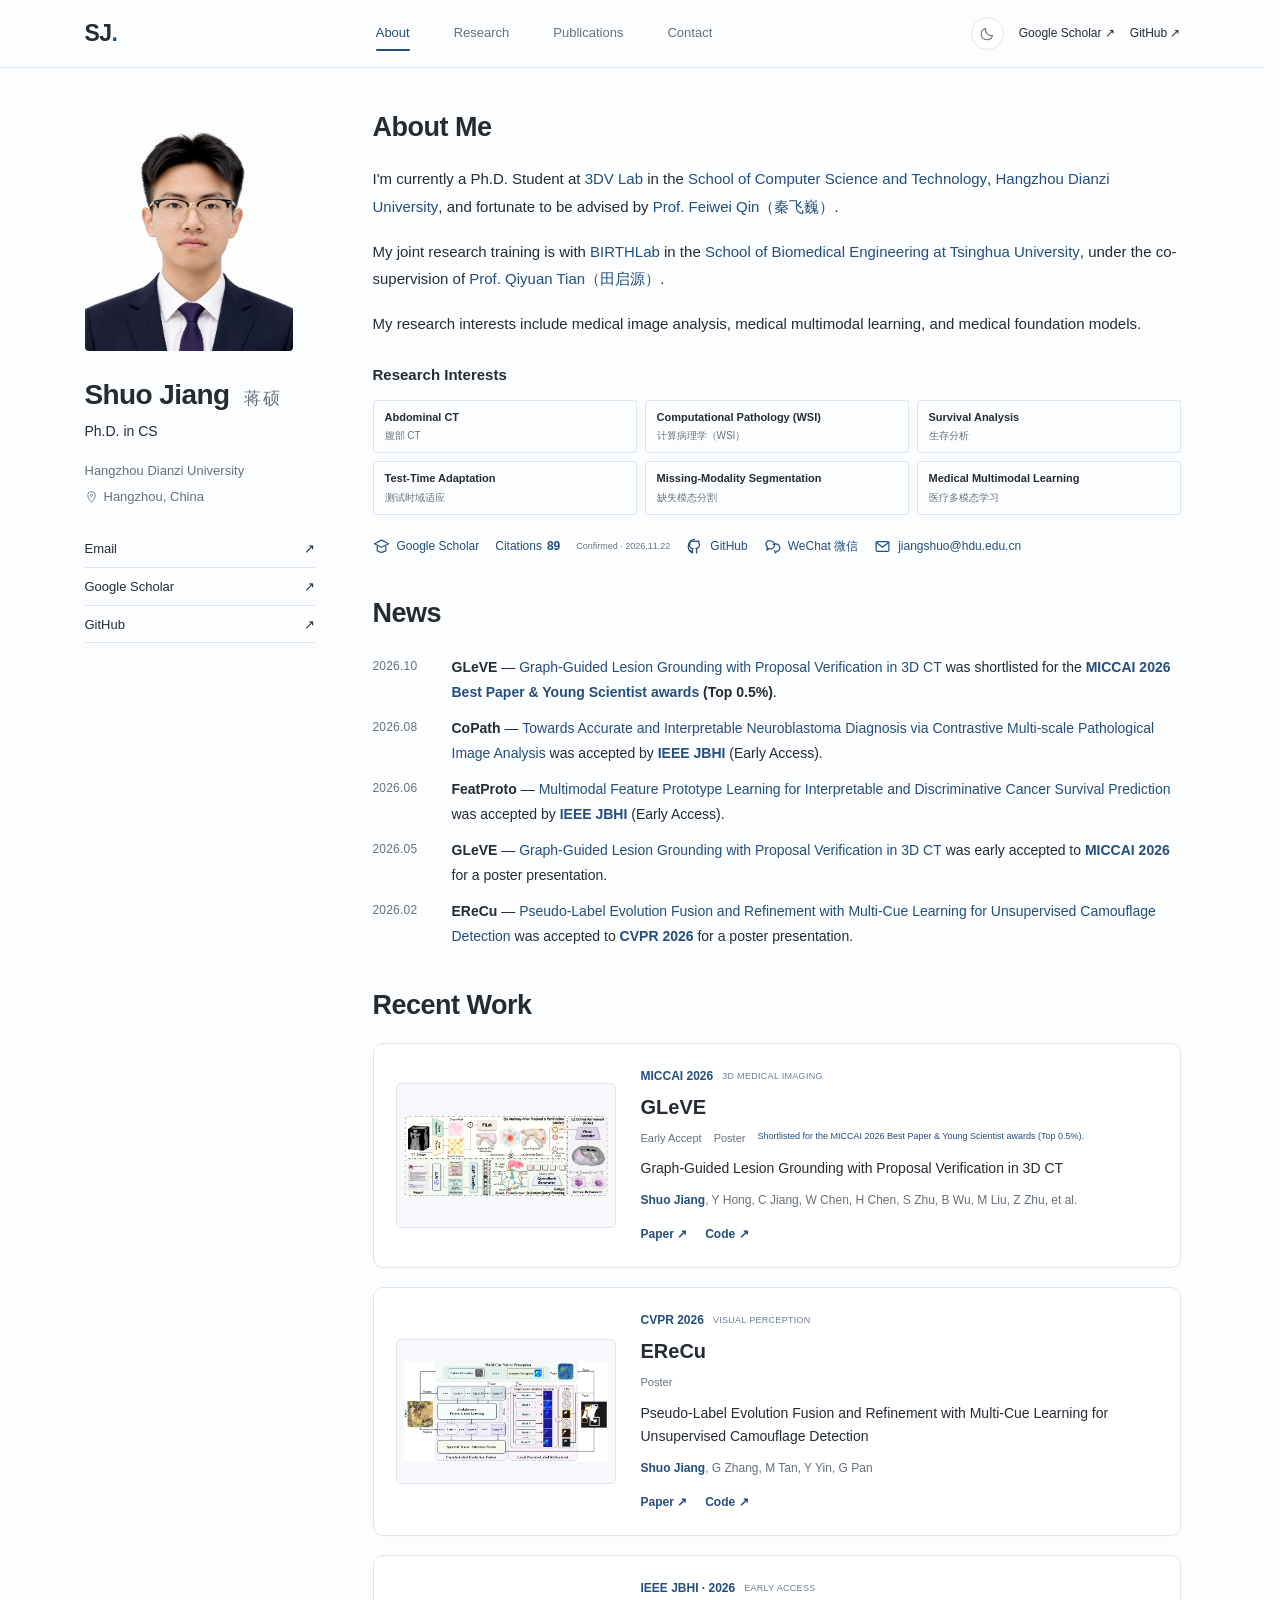
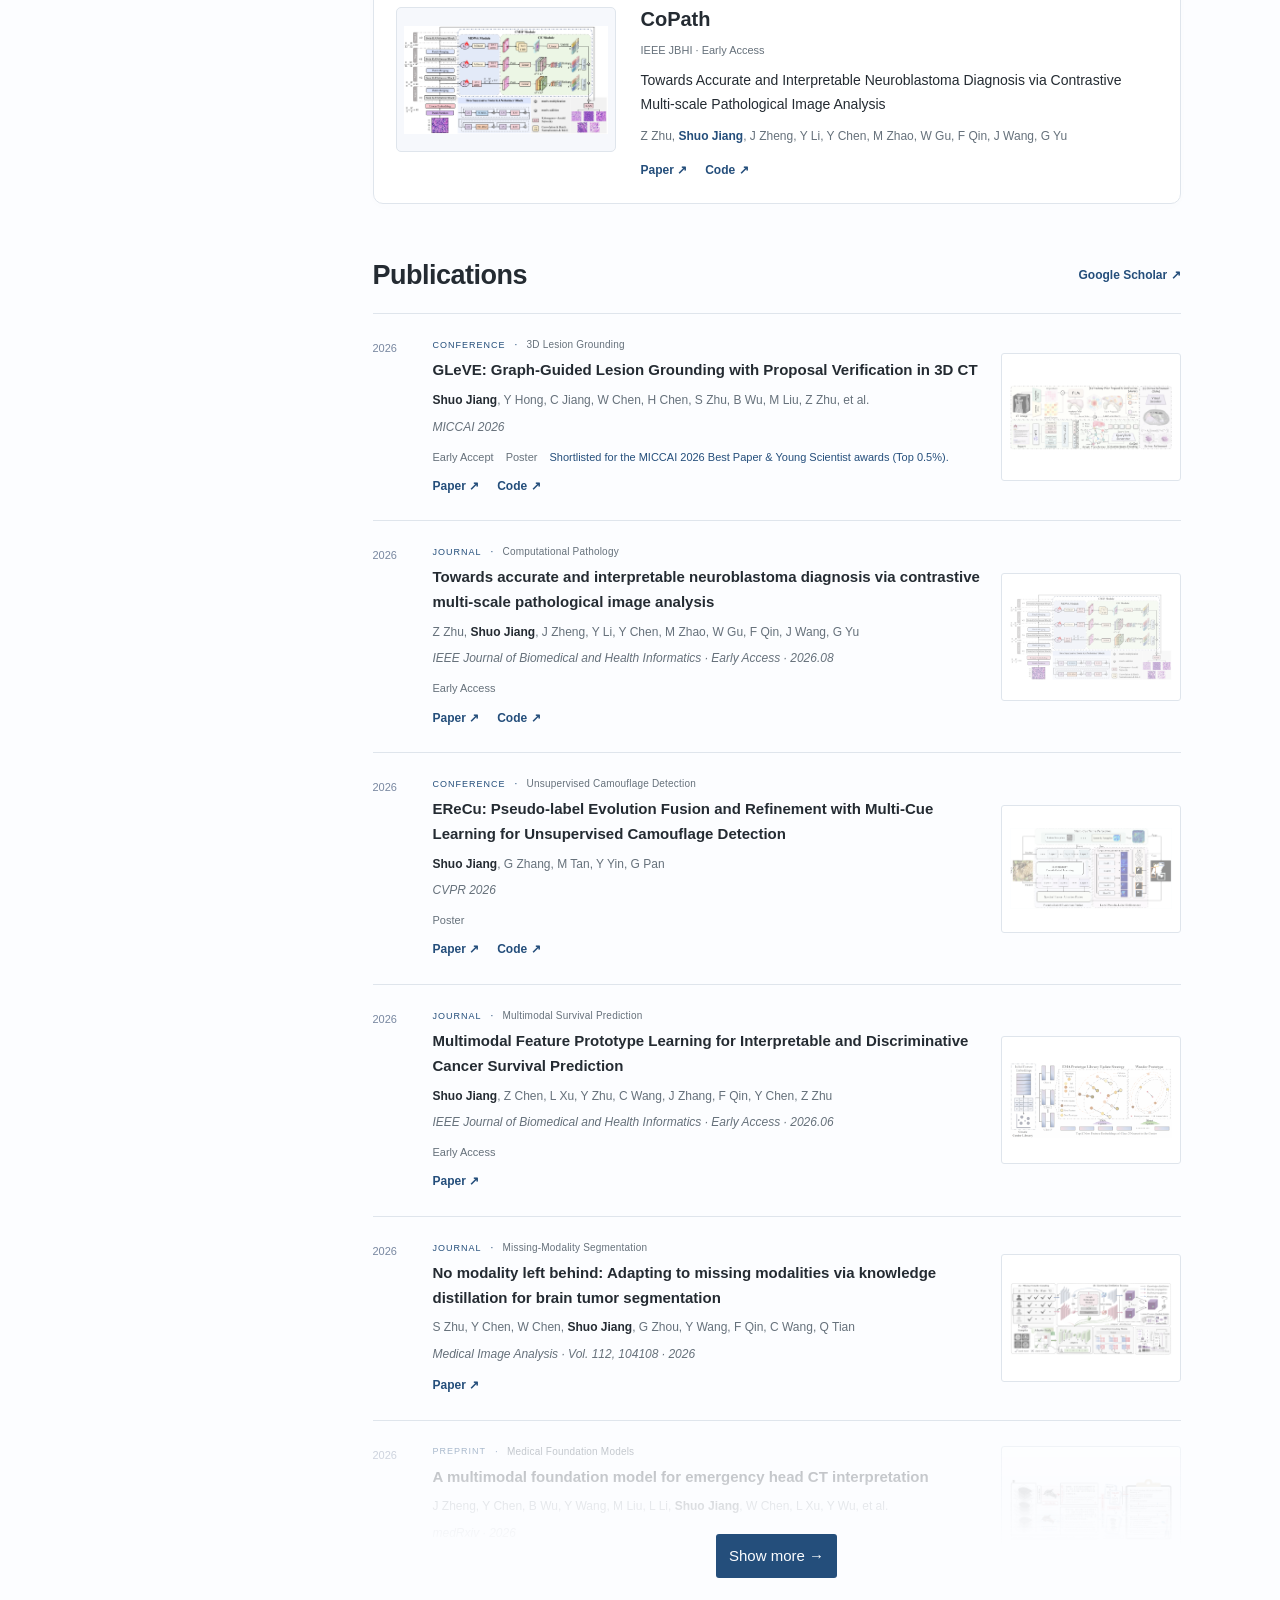
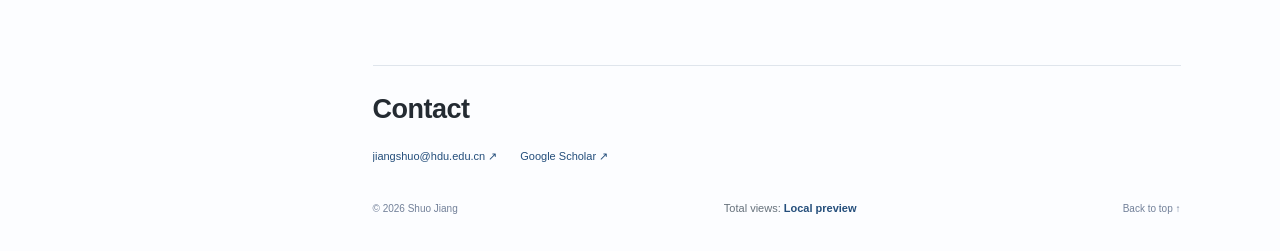
==== commit f06a1a1c: "Update manually confirmed citations to 89" ====
--- a/index.html
+++ b/index.html
@@ -6,7 +6,7 @@
 </script><link rel="preload" as="image" href="assets/portrait.png" fetchpriority="high"><script src="site-loader.js?v=20261026-goatcounter" defer></script></head>
 <body><div class="site-loader" role="region" aria-label="Preparing homepage"><div><div class="loader-mark">SJ<span>.</span></div><div class="loader-track" role="progressbar" aria-label="Loading images" aria-valuemin="0" aria-valuemax="100" aria-valuenow="0"><div class="loader-fill"></div></div><p class="loader-label" role="status">Preparing the page…</p><button class="loader-skip" type="button">Enter now →</button></div></div><a class="skip-link" href="#main">Skip to content</a><header class="header"><div class="nav-wrap"><a class="brand" href="#about" aria-label="Shuo Jiang home">SJ<span>.</span></a><nav aria-label="Main navigation"><a class="active" href="#about">About</a><a href="#research">Research</a><a href="publications.html">Publications</a><a href="#contact">Contact</a></nav><div class="nav-actions"><button class="theme-toggle" type="button" aria-label="Switch to dark mode" title="Switch to dark mode"><svg class="moon-icon" viewBox="0 0 24 24" aria-hidden="true"><path d="M20.2 14A8.5 8.5 0 0 1 10 3.8 8.5 8.5 0 1 0 20.2 14Z"/></svg><svg class="sun-icon" viewBox="0 0 24 24" aria-hidden="true"><circle cx="12" cy="12" r="4"/><path d="M12 2v2m0 16v2M2 12h2m16 0h2M5 5l1.5 1.5m11 11L19 19M5 19l1.5-1.5m11-11L19 5"/></svg></button><a class="nav-scholar" href="https://scholar.google.com/citations?user=-YuCzI0AAAAJ&hl=en" target="_blank" rel="noopener noreferrer">Google Scholar ↗</a><a class="nav-github" href="https://github.com/JSLiam94" target="_blank" rel="noopener noreferrer">GitHub ↗</a></div></div><div class="reading-progress" aria-hidden="true"><span></span></div></header>
 <div class="layout"><aside class="profile"><div class="portrait-frame"><img class="portrait" src="assets/portrait.png" alt="Portrait of Shuo Jiang" width="1122" height="1247"></div><h1>Shuo Jiang <span class="chinese-name" lang="zh-CN">蒋硕</span></h1><p class="profile-role">Ph.D. in CS</p><div class="profile-details"><p><a href="https://computer.hdu.edu.cn/main.htm" target="_blank" rel="noopener noreferrer">Hangzhou Dianzi University</a></p><p class="location"><svg viewBox="0 0 24 24" aria-hidden="true"><path d="M12 21s7-7 7-13a7 7 0 0 0-14 0c0 6 7 13 7 13Z"/><circle cx="12" cy="8" r="2"/></svg>Hangzhou, China</p></div><div class="profile-links"><a href="mailto:jiangshuo@hdu.edu.cn"><span>Email</span><span>↗</span></a><a href="https://scholar.google.com/citations?user=-YuCzI0AAAAJ&hl=en" target="_blank" rel="noopener noreferrer"><span>Google Scholar</span><span>↗</span></a><a href="https://github.com/JSLiam94" target="_blank" rel="noopener noreferrer"><span>GitHub</span><span>↗</span></a></div></aside>
-<main id="main"><section id="about" class="about"><h2>About Me</h2><p class="intro">I'm currently a Ph.D. Student at <a href="https://hdu-3dv.github.io/" target="_blank" rel="noopener noreferrer">3DV Lab</a> in the <a href="https://computer.hdu.edu.cn/main.htm" target="_blank" rel="noopener noreferrer">School of Computer Science and Technology</a>, <a href="https://www.hdu.edu.cn/" target="_blank" rel="noopener noreferrer">Hangzhou Dianzi University</a>, and fortunate to be advised by <a href="https://computer.hdu.edu.cn/2021/1217/c6770a140174/page.htm" target="_blank" rel="noopener noreferrer">Prof. Feiwei Qin（秦飞巍）</a>.</p><p>My joint research training is with <a href="https://birthlab.github.io/" target="_blank" rel="noopener noreferrer">BIRTHLab</a> in the <a href="https://bme.tsinghua.edu.cn/en/" target="_blank" rel="noopener noreferrer">School of Biomedical Engineering at Tsinghua University</a>, under the co-supervision of <a href="https://www.med.tsinghua.edu.cn/info/1143/2126.htm" target="_blank" rel="noopener noreferrer">Prof. Qiyuan Tian（田启源）</a>.</p><p class="research-summary">My research interests include medical image analysis, medical multimodal learning, and medical foundation models.</p><h3 class="interests-heading">Research Interests</h3><div class="research-directions" aria-label="Research directions"><div class="direction-card"><h3>Abdominal CT</h3><p lang="zh-CN">腹部 CT</p></div><div class="direction-card"><h3>Computational Pathology (WSI)</h3><p lang="zh-CN">计算病理学（WSI）</p></div><div class="direction-card"><h3>Survival Analysis</h3><p lang="zh-CN">生存分析</p></div><div class="direction-card"><h3>Test-Time Adaptation</h3><p lang="zh-CN">测试时域适应</p></div><div class="direction-card"><h3>Missing-Modality Segmentation</h3><p lang="zh-CN">缺失模态分割</p></div><div class="direction-card"><h3>Medical Multimodal Learning</h3><p lang="zh-CN">医疗多模态学习</p></div></div><div class="social-strip" aria-label="Academic and contact links"><a href="https://scholar.google.com/citations?user=-YuCzI0AAAAJ&hl=en" target="_blank" rel="noopener noreferrer"><svg viewBox="0 0 24 24" aria-hidden="true"><path d="M2 8l10-5 10 5-10 5-10-5zm4 4v6c4 3 8 3 12 0v-6"/></svg>Google Scholar</a><a class="citation-link" data-citation-updated="2026-11-19" href="https://scholar.google.com/citations?user=-YuCzI0AAAAJ&hl=en" target="_blank" rel="noopener noreferrer" title="Total citations confirmed 2026.11.19">Citations <span id="citation-total">87</span></a><span class="citation-updated" id="citation-updated">Confirmed · 2026.11.19</span><a href="https://github.com/JSLiam94" target="_blank" rel="noopener noreferrer"><svg viewBox="0 0 24 24" aria-hidden="true"><path d="M12 2a10 10 0 0 0-3 19v-3c-3 1-4-1-4-1m10 4v-4c0-1-.3-2-1-2 3-.4 5-2 5-5 0-1-.4-2-1-3 .3-1 .3-2 0-3-2 0-3 1-3 1a10 10 0 0 0-6 0s-1-1-3-1c-.3 1-.3 2 0 3-1 1-1 2-1 3 0 3 2 5 5 5-.7.5-1 1-1 2"/></svg>GitHub</a><button class="wechat-link" type="button"><svg viewBox="0 0 24 24" aria-hidden="true"><path d="M15 10c0 4-4 6-8 5l-3 2 1-4C0 8 4 3 9 4c3 0 6 3 6 6zm-2-1c9-3 13 8 5 10l-2 2-1-3"/></svg>WeChat 微信</button><a href="mailto:jiangshuo@hdu.edu.cn"><svg viewBox="0 0 24 24" aria-hidden="true"><rect x="3" y="5" width="18" height="14" rx="2"/><path d="M3 6l9 7 9-7"/></svg>jiangshuo@hdu.edu.cn</a></div></section>
+<main id="main"><section id="about" class="about"><h2>About Me</h2><p class="intro">I'm currently a Ph.D. Student at <a href="https://hdu-3dv.github.io/" target="_blank" rel="noopener noreferrer">3DV Lab</a> in the <a href="https://computer.hdu.edu.cn/main.htm" target="_blank" rel="noopener noreferrer">School of Computer Science and Technology</a>, <a href="https://www.hdu.edu.cn/" target="_blank" rel="noopener noreferrer">Hangzhou Dianzi University</a>, and fortunate to be advised by <a href="https://computer.hdu.edu.cn/2021/1217/c6770a140174/page.htm" target="_blank" rel="noopener noreferrer">Prof. Feiwei Qin（秦飞巍）</a>.</p><p>My joint research training is with <a href="https://birthlab.github.io/" target="_blank" rel="noopener noreferrer">BIRTHLab</a> in the <a href="https://bme.tsinghua.edu.cn/en/" target="_blank" rel="noopener noreferrer">School of Biomedical Engineering at Tsinghua University</a>, under the co-supervision of <a href="https://www.med.tsinghua.edu.cn/info/1143/2126.htm" target="_blank" rel="noopener noreferrer">Prof. Qiyuan Tian（田启源）</a>.</p><p class="research-summary">My research interests include medical image analysis, medical multimodal learning, and medical foundation models.</p><h3 class="interests-heading">Research Interests</h3><div class="research-directions" aria-label="Research directions"><div class="direction-card"><h3>Abdominal CT</h3><p lang="zh-CN">腹部 CT</p></div><div class="direction-card"><h3>Computational Pathology (WSI)</h3><p lang="zh-CN">计算病理学（WSI）</p></div><div class="direction-card"><h3>Survival Analysis</h3><p lang="zh-CN">生存分析</p></div><div class="direction-card"><h3>Test-Time Adaptation</h3><p lang="zh-CN">测试时域适应</p></div><div class="direction-card"><h3>Missing-Modality Segmentation</h3><p lang="zh-CN">缺失模态分割</p></div><div class="direction-card"><h3>Medical Multimodal Learning</h3><p lang="zh-CN">医疗多模态学习</p></div></div><div class="social-strip" aria-label="Academic and contact links"><a href="https://scholar.google.com/citations?user=-YuCzI0AAAAJ&hl=en" target="_blank" rel="noopener noreferrer"><svg viewBox="0 0 24 24" aria-hidden="true"><path d="M2 8l10-5 10 5-10 5-10-5zm4 4v6c4 3 8 3 12 0v-6"/></svg>Google Scholar</a><a class="citation-link" data-citation-updated="2026-11-22" href="https://scholar.google.com/citations?user=-YuCzI0AAAAJ&hl=en" target="_blank" rel="noopener noreferrer" title="Total citations confirmed 2026.11.22">Citations <span id="citation-total">89</span></a><span class="citation-updated" id="citation-updated">Confirmed · 2026.11.22</span><a href="https://github.com/JSLiam94" target="_blank" rel="noopener noreferrer"><svg viewBox="0 0 24 24" aria-hidden="true"><path d="M12 2a10 10 0 0 0-3 19v-3c-3 1-4-1-4-1m10 4v-4c0-1-.3-2-1-2 3-.4 5-2 5-5 0-1-.4-2-1-3 .3-1 .3-2 0-3-2 0-3 1-3 1a10 10 0 0 0-6 0s-1-1-3-1c-.3 1-.3 2 0 3-1 1-1 2-1 3 0 3 2 5 5 5-.7.5-1 1-1 2"/></svg>GitHub</a><button class="wechat-link" type="button"><svg viewBox="0 0 24 24" aria-hidden="true"><path d="M15 10c0 4-4 6-8 5l-3 2 1-4C0 8 4 3 9 4c3 0 6 3 6 6zm-2-1c9-3 13 8 5 10l-2 2-1-3"/></svg>WeChat 微信</button><a href="mailto:jiangshuo@hdu.edu.cn"><svg viewBox="0 0 24 24" aria-hidden="true"><rect x="3" y="5" width="18" height="14" rx="2"/><path d="M3 6l9 7 9-7"/></svg>jiangshuo@hdu.edu.cn</a></div></section>
 <section class="news" aria-labelledby="updates-title"><div class="section-heading"><div><h2 id="updates-title">News</h2></div></div><div class="updates news-list">
 <div class="update"><time datetime="2026-10">2026.10</time><p><strong>GLeVE</strong> — <a href="https://papers.miccai.org/miccai-2026/paper/2407_paper.pdf" target="_blank" rel="noopener noreferrer">Graph-Guided Lesion Grounding with Proposal Verification in 3D CT</a> was shortlisted for the <span>MICCAI 2026 Best Paper &amp; Young Scientist awards</span> <strong>(Top 0.5%)</strong>.</p></div>
 <div class="update"><time datetime="2026-08">2026.08</time><p><strong>CoPath</strong> — <a href="https://arxiv.org/abs/2504.13754" target="_blank" rel="noopener noreferrer">Towards Accurate and Interpretable Neuroblastoma Diagnosis via Contrastive Multi-scale Pathological Image Analysis</a> was accepted by <span>IEEE JBHI</span> (Early Access).</p></div>
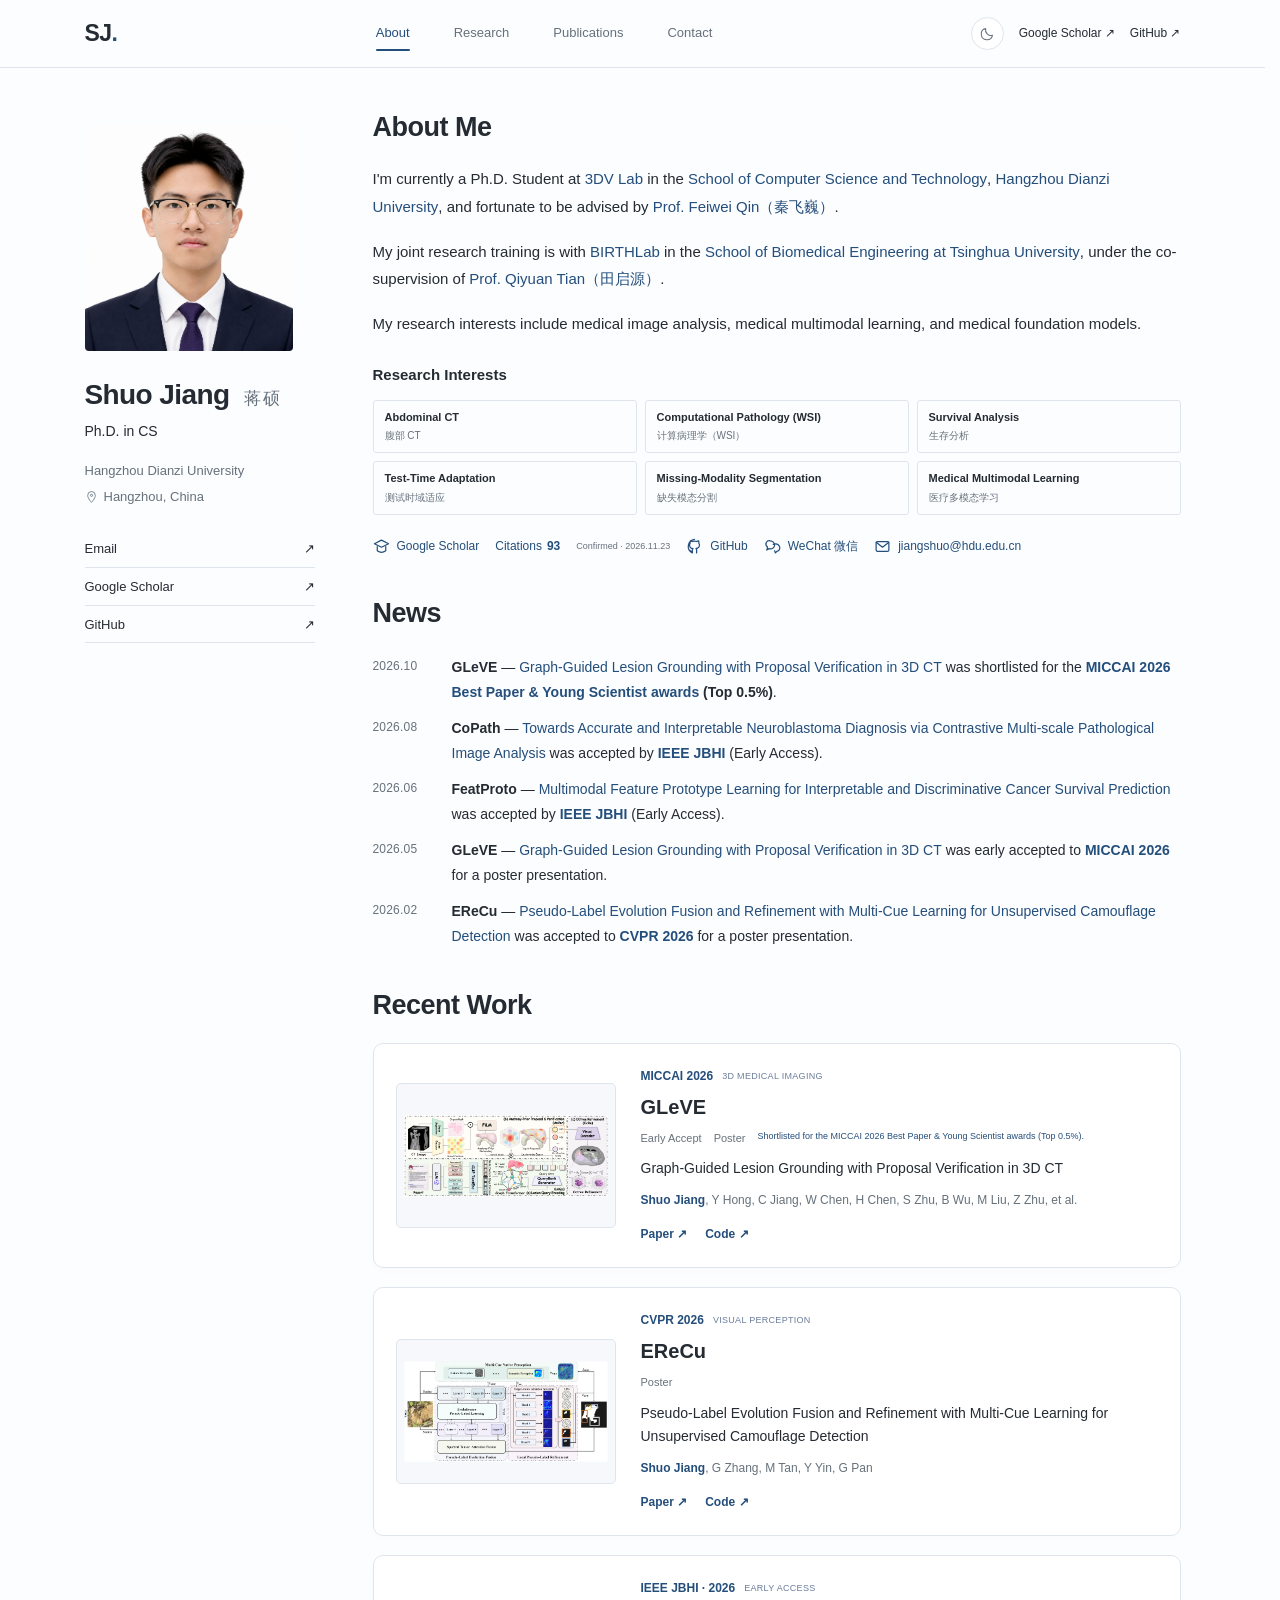
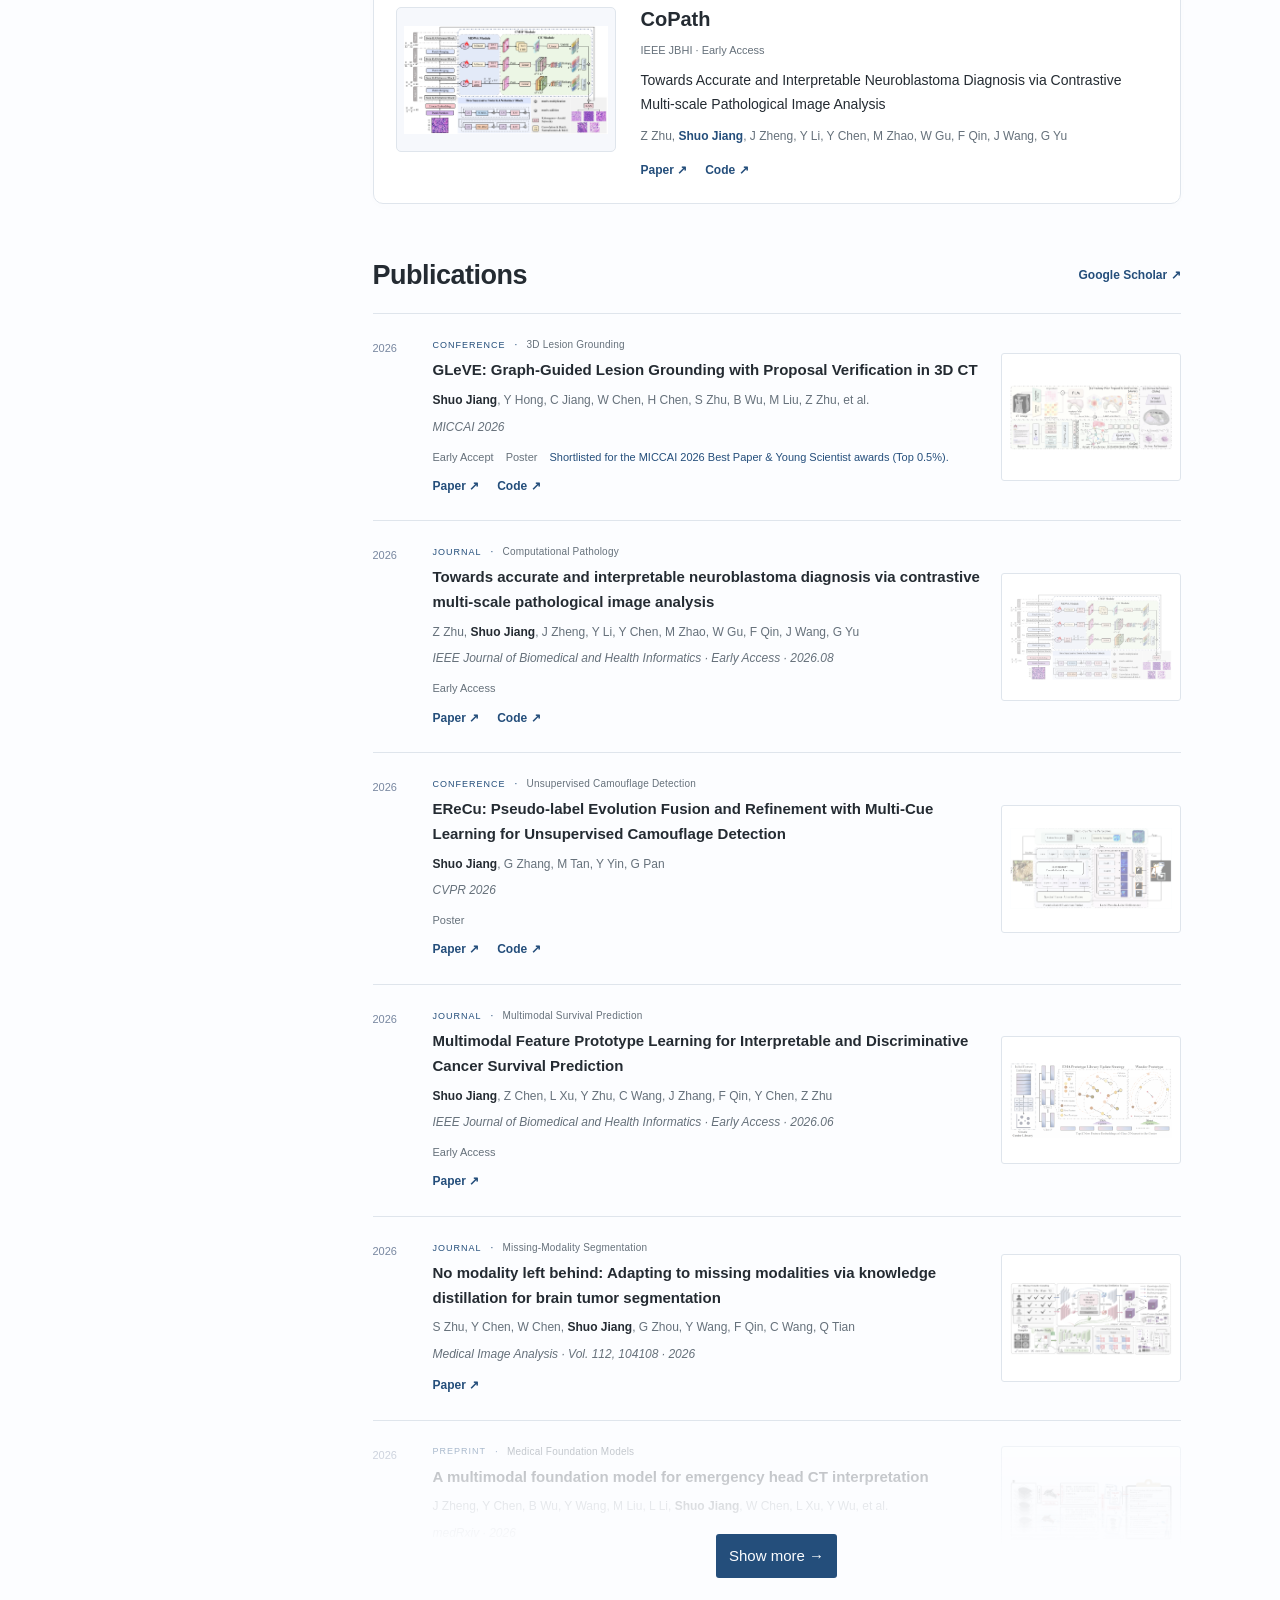
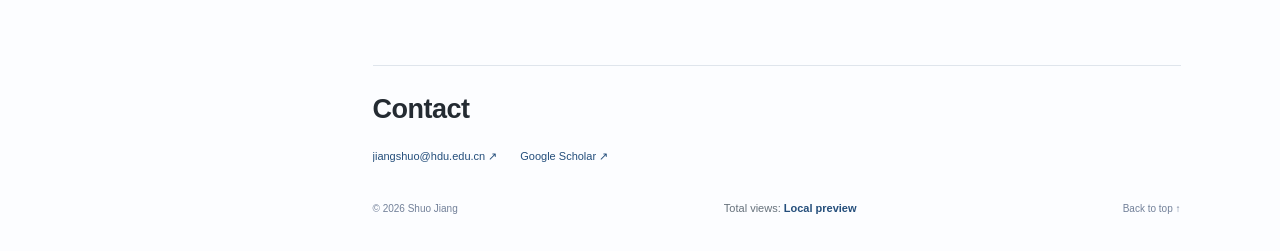
==== commit 494f14f9: "Update manually confirmed citations to 93" ====
--- a/index.html
+++ b/index.html
@@ -6,7 +6,7 @@
 </script><link rel="preload" as="image" href="assets/portrait.png" fetchpriority="high"><script src="site-loader.js?v=20261026-goatcounter" defer></script></head>
 <body><div class="site-loader" role="region" aria-label="Preparing homepage"><div><div class="loader-mark">SJ<span>.</span></div><div class="loader-track" role="progressbar" aria-label="Loading images" aria-valuemin="0" aria-valuemax="100" aria-valuenow="0"><div class="loader-fill"></div></div><p class="loader-label" role="status">Preparing the page…</p><button class="loader-skip" type="button">Enter now →</button></div></div><a class="skip-link" href="#main">Skip to content</a><header class="header"><div class="nav-wrap"><a class="brand" href="#about" aria-label="Shuo Jiang home">SJ<span>.</span></a><nav aria-label="Main navigation"><a class="active" href="#about">About</a><a href="#research">Research</a><a href="publications.html">Publications</a><a href="#contact">Contact</a></nav><div class="nav-actions"><button class="theme-toggle" type="button" aria-label="Switch to dark mode" title="Switch to dark mode"><svg class="moon-icon" viewBox="0 0 24 24" aria-hidden="true"><path d="M20.2 14A8.5 8.5 0 0 1 10 3.8 8.5 8.5 0 1 0 20.2 14Z"/></svg><svg class="sun-icon" viewBox="0 0 24 24" aria-hidden="true"><circle cx="12" cy="12" r="4"/><path d="M12 2v2m0 16v2M2 12h2m16 0h2M5 5l1.5 1.5m11 11L19 19M5 19l1.5-1.5m11-11L19 5"/></svg></button><a class="nav-scholar" href="https://scholar.google.com/citations?user=-YuCzI0AAAAJ&hl=en" target="_blank" rel="noopener noreferrer">Google Scholar ↗</a><a class="nav-github" href="https://github.com/JSLiam94" target="_blank" rel="noopener noreferrer">GitHub ↗</a></div></div><div class="reading-progress" aria-hidden="true"><span></span></div></header>
 <div class="layout"><aside class="profile"><div class="portrait-frame"><img class="portrait" src="assets/portrait.png" alt="Portrait of Shuo Jiang" width="1122" height="1247"></div><h1>Shuo Jiang <span class="chinese-name" lang="zh-CN">蒋硕</span></h1><p class="profile-role">Ph.D. in CS</p><div class="profile-details"><p><a href="https://computer.hdu.edu.cn/main.htm" target="_blank" rel="noopener noreferrer">Hangzhou Dianzi University</a></p><p class="location"><svg viewBox="0 0 24 24" aria-hidden="true"><path d="M12 21s7-7 7-13a7 7 0 0 0-14 0c0 6 7 13 7 13Z"/><circle cx="12" cy="8" r="2"/></svg>Hangzhou, China</p></div><div class="profile-links"><a href="mailto:jiangshuo@hdu.edu.cn"><span>Email</span><span>↗</span></a><a href="https://scholar.google.com/citations?user=-YuCzI0AAAAJ&hl=en" target="_blank" rel="noopener noreferrer"><span>Google Scholar</span><span>↗</span></a><a href="https://github.com/JSLiam94" target="_blank" rel="noopener noreferrer"><span>GitHub</span><span>↗</span></a></div></aside>
-<main id="main"><section id="about" class="about"><h2>About Me</h2><p class="intro">I'm currently a Ph.D. Student at <a href="https://hdu-3dv.github.io/" target="_blank" rel="noopener noreferrer">3DV Lab</a> in the <a href="https://computer.hdu.edu.cn/main.htm" target="_blank" rel="noopener noreferrer">School of Computer Science and Technology</a>, <a href="https://www.hdu.edu.cn/" target="_blank" rel="noopener noreferrer">Hangzhou Dianzi University</a>, and fortunate to be advised by <a href="https://computer.hdu.edu.cn/2021/1217/c6770a140174/page.htm" target="_blank" rel="noopener noreferrer">Prof. Feiwei Qin（秦飞巍）</a>.</p><p>My joint research training is with <a href="https://birthlab.github.io/" target="_blank" rel="noopener noreferrer">BIRTHLab</a> in the <a href="https://bme.tsinghua.edu.cn/en/" target="_blank" rel="noopener noreferrer">School of Biomedical Engineering at Tsinghua University</a>, under the co-supervision of <a href="https://www.med.tsinghua.edu.cn/info/1143/2126.htm" target="_blank" rel="noopener noreferrer">Prof. Qiyuan Tian（田启源）</a>.</p><p class="research-summary">My research interests include medical image analysis, medical multimodal learning, and medical foundation models.</p><h3 class="interests-heading">Research Interests</h3><div class="research-directions" aria-label="Research directions"><div class="direction-card"><h3>Abdominal CT</h3><p lang="zh-CN">腹部 CT</p></div><div class="direction-card"><h3>Computational Pathology (WSI)</h3><p lang="zh-CN">计算病理学（WSI）</p></div><div class="direction-card"><h3>Survival Analysis</h3><p lang="zh-CN">生存分析</p></div><div class="direction-card"><h3>Test-Time Adaptation</h3><p lang="zh-CN">测试时域适应</p></div><div class="direction-card"><h3>Missing-Modality Segmentation</h3><p lang="zh-CN">缺失模态分割</p></div><div class="direction-card"><h3>Medical Multimodal Learning</h3><p lang="zh-CN">医疗多模态学习</p></div></div><div class="social-strip" aria-label="Academic and contact links"><a href="https://scholar.google.com/citations?user=-YuCzI0AAAAJ&hl=en" target="_blank" rel="noopener noreferrer"><svg viewBox="0 0 24 24" aria-hidden="true"><path d="M2 8l10-5 10 5-10 5-10-5zm4 4v6c4 3 8 3 12 0v-6"/></svg>Google Scholar</a><a class="citation-link" data-citation-updated="2026-11-22" href="https://scholar.google.com/citations?user=-YuCzI0AAAAJ&hl=en" target="_blank" rel="noopener noreferrer" title="Total citations confirmed 2026.11.22">Citations <span id="citation-total">89</span></a><span class="citation-updated" id="citation-updated">Confirmed · 2026.11.22</span><a href="https://github.com/JSLiam94" target="_blank" rel="noopener noreferrer"><svg viewBox="0 0 24 24" aria-hidden="true"><path d="M12 2a10 10 0 0 0-3 19v-3c-3 1-4-1-4-1m10 4v-4c0-1-.3-2-1-2 3-.4 5-2 5-5 0-1-.4-2-1-3 .3-1 .3-2 0-3-2 0-3 1-3 1a10 10 0 0 0-6 0s-1-1-3-1c-.3 1-.3 2 0 3-1 1-1 2-1 3 0 3 2 5 5 5-.7.5-1 1-1 2"/></svg>GitHub</a><button class="wechat-link" type="button"><svg viewBox="0 0 24 24" aria-hidden="true"><path d="M15 10c0 4-4 6-8 5l-3 2 1-4C0 8 4 3 9 4c3 0 6 3 6 6zm-2-1c9-3 13 8 5 10l-2 2-1-3"/></svg>WeChat 微信</button><a href="mailto:jiangshuo@hdu.edu.cn"><svg viewBox="0 0 24 24" aria-hidden="true"><rect x="3" y="5" width="18" height="14" rx="2"/><path d="M3 6l9 7 9-7"/></svg>jiangshuo@hdu.edu.cn</a></div></section>
+<main id="main"><section id="about" class="about"><h2>About Me</h2><p class="intro">I'm currently a Ph.D. Student at <a href="https://hdu-3dv.github.io/" target="_blank" rel="noopener noreferrer">3DV Lab</a> in the <a href="https://computer.hdu.edu.cn/main.htm" target="_blank" rel="noopener noreferrer">School of Computer Science and Technology</a>, <a href="https://www.hdu.edu.cn/" target="_blank" rel="noopener noreferrer">Hangzhou Dianzi University</a>, and fortunate to be advised by <a href="https://computer.hdu.edu.cn/2021/1217/c6770a140174/page.htm" target="_blank" rel="noopener noreferrer">Prof. Feiwei Qin（秦飞巍）</a>.</p><p>My joint research training is with <a href="https://birthlab.github.io/" target="_blank" rel="noopener noreferrer">BIRTHLab</a> in the <a href="https://bme.tsinghua.edu.cn/en/" target="_blank" rel="noopener noreferrer">School of Biomedical Engineering at Tsinghua University</a>, under the co-supervision of <a href="https://www.med.tsinghua.edu.cn/info/1143/2126.htm" target="_blank" rel="noopener noreferrer">Prof. Qiyuan Tian（田启源）</a>.</p><p class="research-summary">My research interests include medical image analysis, medical multimodal learning, and medical foundation models.</p><h3 class="interests-heading">Research Interests</h3><div class="research-directions" aria-label="Research directions"><div class="direction-card"><h3>Abdominal CT</h3><p lang="zh-CN">腹部 CT</p></div><div class="direction-card"><h3>Computational Pathology (WSI)</h3><p lang="zh-CN">计算病理学（WSI）</p></div><div class="direction-card"><h3>Survival Analysis</h3><p lang="zh-CN">生存分析</p></div><div class="direction-card"><h3>Test-Time Adaptation</h3><p lang="zh-CN">测试时域适应</p></div><div class="direction-card"><h3>Missing-Modality Segmentation</h3><p lang="zh-CN">缺失模态分割</p></div><div class="direction-card"><h3>Medical Multimodal Learning</h3><p lang="zh-CN">医疗多模态学习</p></div></div><div class="social-strip" aria-label="Academic and contact links"><a href="https://scholar.google.com/citations?user=-YuCzI0AAAAJ&hl=en" target="_blank" rel="noopener noreferrer"><svg viewBox="0 0 24 24" aria-hidden="true"><path d="M2 8l10-5 10 5-10 5-10-5zm4 4v6c4 3 8 3 12 0v-6"/></svg>Google Scholar</a><a class="citation-link" data-citation-updated="2026-11-23" href="https://scholar.google.com/citations?user=-YuCzI0AAAAJ&hl=en" target="_blank" rel="noopener noreferrer" title="Total citations confirmed 2026.11.23">Citations <span id="citation-total">93</span></a><span class="citation-updated" id="citation-updated">Confirmed · 2026.11.23</span><a href="https://github.com/JSLiam94" target="_blank" rel="noopener noreferrer"><svg viewBox="0 0 24 24" aria-hidden="true"><path d="M12 2a10 10 0 0 0-3 19v-3c-3 1-4-1-4-1m10 4v-4c0-1-.3-2-1-2 3-.4 5-2 5-5 0-1-.4-2-1-3 .3-1 .3-2 0-3-2 0-3 1-3 1a10 10 0 0 0-6 0s-1-1-3-1c-.3 1-.3 2 0 3-1 1-1 2-1 3 0 3 2 5 5 5-.7.5-1 1-1 2"/></svg>GitHub</a><button class="wechat-link" type="button"><svg viewBox="0 0 24 24" aria-hidden="true"><path d="M15 10c0 4-4 6-8 5l-3 2 1-4C0 8 4 3 9 4c3 0 6 3 6 6zm-2-1c9-3 13 8 5 10l-2 2-1-3"/></svg>WeChat 微信</button><a href="mailto:jiangshuo@hdu.edu.cn"><svg viewBox="0 0 24 24" aria-hidden="true"><rect x="3" y="5" width="18" height="14" rx="2"/><path d="M3 6l9 7 9-7"/></svg>jiangshuo@hdu.edu.cn</a></div></section>
 <section class="news" aria-labelledby="updates-title"><div class="section-heading"><div><h2 id="updates-title">News</h2></div></div><div class="updates news-list">
 <div class="update"><time datetime="2026-10">2026.10</time><p><strong>GLeVE</strong> — <a href="https://papers.miccai.org/miccai-2026/paper/2407_paper.pdf" target="_blank" rel="noopener noreferrer">Graph-Guided Lesion Grounding with Proposal Verification in 3D CT</a> was shortlisted for the <span>MICCAI 2026 Best Paper &amp; Young Scientist awards</span> <strong>(Top 0.5%)</strong>.</p></div>
 <div class="update"><time datetime="2026-08">2026.08</time><p><strong>CoPath</strong> — <a href="https://arxiv.org/abs/2504.13754" target="_blank" rel="noopener noreferrer">Towards Accurate and Interpretable Neuroblastoma Diagnosis via Contrastive Multi-scale Pathological Image Analysis</a> was accepted by <span>IEEE JBHI</span> (Early Access).</p></div>
